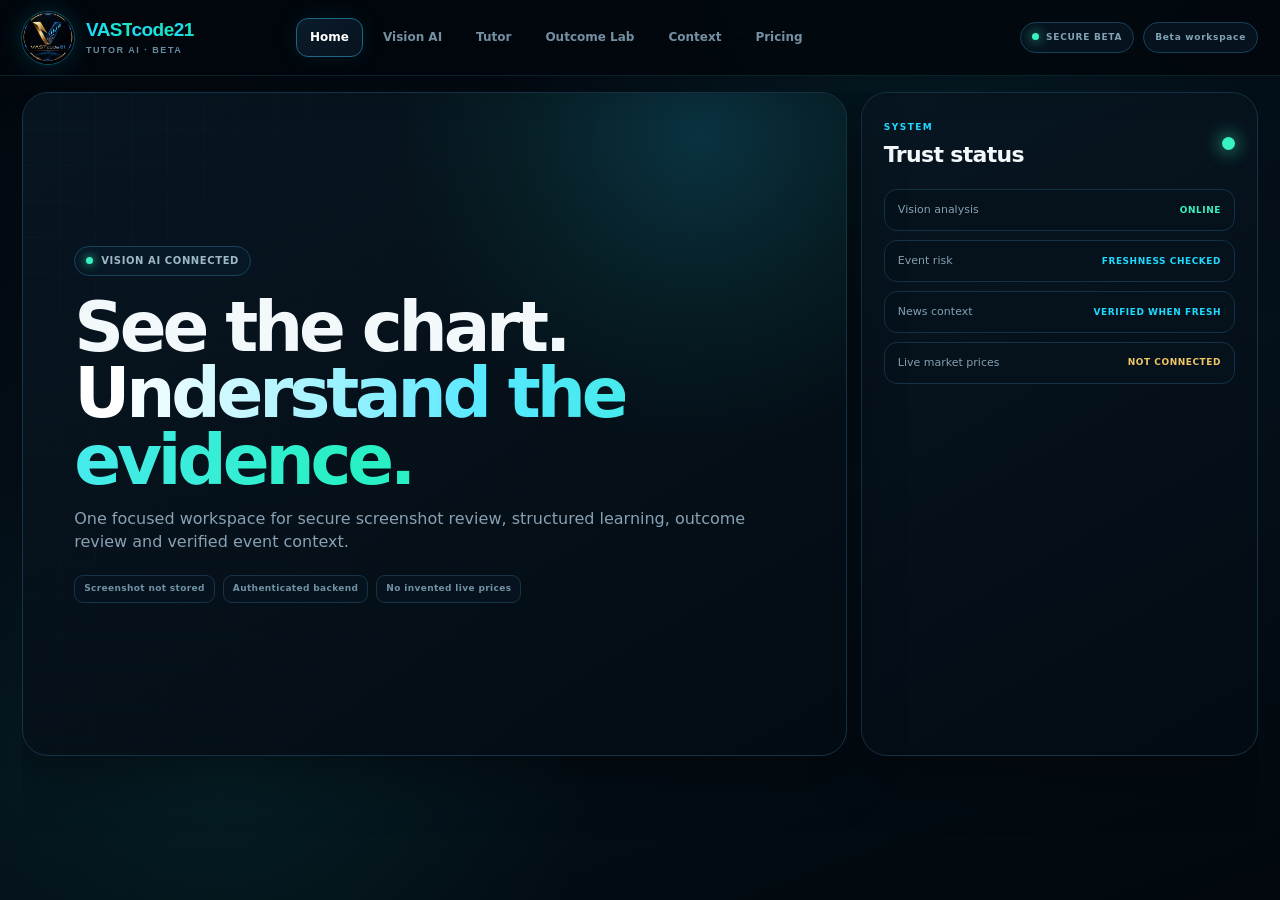
==== site/index.html @ 30dde73e "feat: add transparent Pricing page to Tutor workspace" ====
<!doctype html>
<html lang="en">
<head>
<meta charset="utf-8">
<meta name="viewport" content="width=device-width,initial-scale=1,viewport-fit=cover">
<meta name="theme-color" content="#02070d">
<title>VASTcode21 — Tutor AI Workspace</title>
<meta name="description" content="VASTcode21 Tutor AI beta: secure chart screenshot review, structured learning, outcome review and verified context. Educational use only.">
<link rel="icon" type="image/svg+xml" href="vastcode21-instagram-logo.svg">
<link rel="stylesheet" href="tutor-lab.css">
<link rel="stylesheet" href="tutor-learning.css">
<link rel="stylesheet" href="tutor-outcome.css">
<link rel="stylesheet" href="app-shell.css">
</head>
<body>
<div class="app">
  <header class="app-topbar">
    <button class="brandlock" type="button" data-page="home" aria-label="VASTcode21 home">
      <img class="brand-logo" src="vastcode21-instagram-logo.svg" alt="VASTcode21 logo">
      <span class="brand-copy"><strong><span class="brand-vast">VAST</span><span class="brand-code">code</span><span class="brand-21">21</span></strong><small>TUTOR AI · BETA</small></span>
    </button>

    <nav class="topnav" aria-label="Workspace navigation">
      <button type="button" data-page="home">Home</button>
      <button type="button" data-page="vision">Vision AI</button>
      <button type="button" data-page="tutor">Tutor</button>
      <button type="button" data-page="outcome">Outcome Lab</button>
      <button type="button" data-page="context">Context</button>
      <button type="button" data-page="pricing">Pricing</button>
    </nav>

    <div class="topbar-right">
      <span class="beta-pill"><i></i>SECURE BETA</span>
      <span class="account-pill" id="account-pill">Beta workspace</span>
    </div>
  </header>

  <main class="app-main">
    <div class="page-wrap">
      <section class="app-page active" id="page-home">
        <div class="home-screen">
          <article class="hero-card">
            <div class="hero-content">
              <span class="hero-chip"><i></i>VISION AI CONNECTED</span>
              <h1>See the chart.<br><span>Understand the evidence.</span></h1>
              <p>One focused workspace for secure screenshot review, structured learning, outcome review and verified event context.</p>
              <div class="hero-mini"><span>Screenshot not stored</span><span>Authenticated backend</span><span>No invented live prices</span></div>
            </div>
          </article>

          <aside class="status-card">
            <div class="status-head"><div><span class="page-kicker">SYSTEM</span><h2>Trust status</h2></div><span class="live-orb"></span></div>
            <div class="system-list">
              <div class="system-row"><span>Vision analysis</span><b class="state-online">ONLINE</b></div>
              <div class="system-row"><span>Event risk</span><b class="state-safe">FRESHNESS CHECKED</b></div>
              <div class="system-row"><span>News context</span><b class="state-safe">VERIFIED WHEN FRESH</b></div>
              <div class="system-row"><span>Live market prices</span><b class="state-planned">NOT CONNECTED</b></div>
            </div>
          </aside>
        </div>
      </section>

      <section class="app-page" id="page-vision">
        <div class="workspace-head"><div><span class="page-kicker">VAST VISION AI</span><h1>Chart review</h1><p>Upload one chart and get one structured educational review.</p></div></div>
        <div id="mentor" hidden></div><div class="module-slot" id="vision-slot"></div>
      </section>

      <section class="app-page" id="page-tutor">
        <div class="workspace-head"><div><span class="page-kicker">VAST TUTOR</span><h1>Learning path</h1><p>Short lessons and checkpoints, separated from chart analysis.</p></div></div>
        <div class="module-slot" id="tutor-slot"><div class="module-empty">Tutor lessons are loading…</div></div>
      </section>

      <section class="app-page" id="page-outcome">
        <div class="workspace-head"><div><span class="page-kicker">OUTCOME LAB</span><h1>Review outcomes</h1><p>Capture the scenario first, then compare it with what actually happened.</p></div></div>
        <div class="module-slot" id="outcome-slot"><div class="module-empty">Outcome Lab is loading…</div></div>
      </section>

      <section class="app-page" id="page-context">
        <div class="workspace-head"><div><span class="page-kicker">VERIFIED CONTEXT</span><h1>Event risk</h1><p>Freshness-gated context only. Missing dependencies stay explicitly unavailable.</p></div></div>
        <div id="markets" hidden></div><div class="module-slot" id="context-slot"></div>
      </section>

      <section class="app-page" id="page-pricing">
        <div class="workspace-head pricing-head"><div><span class="page-kicker">VASTCODE21 PRICING</span><h1>Plans & services</h1><p>Clear public pricing. Products still under validation stay visibly unavailable instead of pretending to be for sale.</p></div></div>
        <div class="pricing-grid">
          <article class="plan-card beta-plan">
            <div class="plan-top"><span class="plan-tag">AI BETA</span><span class="plan-state">CHECKOUT OFF</span></div>
            <h2>VAST Tutor AI</h2>
            <div class="plan-price"><strong>Beta</strong><span>pricing not launched</span></div>
            <p>Vision AI, Tutor learning, Outcome Lab and verified context are still being validated.</p>
            <div class="plan-note">No public Tutor checkout until the product and payment flow are fully verified.</div>
          </article>

          <article class="plan-card">
            <div class="plan-top"><span class="plan-tag">TECHNICAL SERVICE</span><span class="plan-state available">AVAILABLE</span></div>
            <h2>MT5 Setup & Automation Audit</h2>
            <div class="plan-price"><strong>€99</strong><span>one time</span></div>
            <p>45-minute technical MT5 setup session covering installation, templates, EA/indicator setup and troubleshooting.</p>
            <a class="plan-action" href="https://book.stripe.com/bJedRaaIVaZG6L55S6cEw00" target="_blank" rel="noopener">Buy for €99</a>
          </article>

          <article class="plan-card">
            <div class="plan-top"><span class="plan-tag">EDUCATIONAL MEMBERSHIP</span><span class="plan-state available">AVAILABLE</span></div>
            <h2>VASTcode21 Research Brief</h2>
            <div class="plan-price"><strong>€15</strong><span>/ month</span></div>
            <p>Weekly educational email with validation milestones, MT5 concepts and GOLD/BITCOIN system-development lessons.</p>
            <a class="plan-action" href="https://buy.stripe.com/6oUaEY5oB8RyglFeoCcEw01" target="_blank" rel="noopener">Subscribe €15/mo</a>
          </article>

          <article class="plan-card free-plan">
            <div class="plan-top"><span class="plan-tag">EARLY ACCESS</span><span class="plan-state available">OPEN</span></div>
            <h2>VAST Early Access List</h2>
            <div class="plan-price"><strong>FREE</strong><span>waitlist</span></div>
            <p>Verified development and release updates. The VAST indicator itself is not currently for sale.</p>
            <a class="plan-action secondary" href="http://eepurl.com/cN6dWhHhtP" target="_blank" rel="noopener">Join free waitlist</a>
          </article>
        </div>
        <div class="pricing-foot">Prices shown in EUR. No trading signals, account management, profit guarantees or personalized investment advice are included.</div>
      </section>
    </div>
  </main>
</div>

<script src="tutor-lab.js" defer></script>
<script src="tutor-learning.js" defer></script>
<script src="tutor-outcome.js" defer></script>
<script src="tutor-vision-runtime.js" defer></script>
<script src="app-shell.js" defer></script>
</body>
</html>
---- site/tutor-lab.css ----
.tutor-lab{padding:40px 0 92px}.tutor-console{display:grid;grid-template-columns:1.25fr .75fr;gap:18px;border:1px solid #203449;border-radius:28px;background:linear-gradient(180deg,#0a1520,#070e16);padding:18px;box-shadow:0 28px 80px rgba(0,0,0,.28)}.tutor-console-main,.tutor-console-side{border:1px solid #1b2d40;border-radius:22px;background:#08111a;overflow:hidden}.tutor-modebar{height:58px;padding:0 18px;display:flex;align-items:center;gap:18px;border-bottom:1px solid #18293a;font-size:10px;font-weight:850;letter-spacing:.1em;color:#687c91}.tutor-modebar span.active{color:#66ddff}.tutor-modebar b{margin-left:auto;color:#e7c77c;border:1px solid #4a3d20;background:#17130a;padding:6px 9px;border-radius:999px}.upload-zone{margin:18px;min-height:310px;border:1px dashed #31506b;border-radius:20px;background:radial-gradient(circle at 50% 35%,rgba(85,216,255,.08),transparent 30%),linear-gradient(180deg,#0a1622,#08111a);display:flex;flex-direction:column;align-items:center;justify-content:center;text-align:center;padding:32px;cursor:pointer;transition:.2s border-color,.2s background,.2s transform}.upload-zone:hover,.upload-zone.drag{border-color:#55d8ff;background:#0b1925;transform:translateY(-1px)}.upload-icon{width:64px;height:64px;border-radius:18px;display:grid;place-items:center;border:1px solid #294761;color:#67ddff;font-size:28px;background:#0b1824;box-shadow:0 0 40px rgba(85,216,255,.08)}.upload-zone h3{font-size:24px;margin:18px 0 5px}.upload-zone p{color:#74869a;font-size:13px;margin:0 0 18px}.vision-preview{margin:18px;border:1px solid #20354a;border-radius:20px;overflow:hidden;background:#050a0f}.vision-preview img{display:block;width:100%;max-height:430px;object-fit:contain;background:#030609}.vision-preview-meta{display:flex;align-items:center;justify-content:space-between;padding:12px 14px;border-top:1px solid #192a3a}.vision-preview-meta span{display:block;color:#5bdfff;font-size:9px;font-weight:900;letter-spacing:.13em}.vision-preview-meta b{display:block;color:#c9d6e3;font-size:12px;margin-top:2px}.vision-preview-meta button{appearance:none;border:1px solid #2b3e52;background:#0d1721;color:#a9b6c5;border-radius:9px;padding:7px 10px;cursor:pointer}.vision-actionbar{display:flex;align-items:center;gap:14px;padding:0 18px 18px}.vision-actionbar .btn[disabled]{opacity:.48;cursor:not-allowed;transform:none;filter:saturate(.4)}.vision-actionbar span{font-size:11px;color:#65788d}.tutor-console-side{padding:16px}.lab-state{display:flex;align-items:center;justify-content:space-between;padding:15px 4px;border-bottom:1px solid #172637}.lab-state span{font-size:10px;letter-spacing:.1em;color:#728397}.lab-state b{font-size:10px;color:#d8b15b}.lab-state b.online{color:#72e3a2}.lab-trust{margin-top:16px;border:1px solid #20374c;border-radius:16px;padding:16px;background:#0a1722}.lab-trust strong{font-size:12px;color:#d9e5f0}.lab-trust p{font-size:12px;line-height:1.5;color:#77899d;margin:8px 0 0}.tutor-pricing{display:grid;grid-template-columns:repeat(3,1fr);gap:18px;margin-top:20px}.tutor-tier{border:1px solid #1f3144;border-radius:24px;background:linear-gradient(180deg,#0d1722,#081018);padding:24px;position:relative;overflow:hidden}.tutor-tier:after{content:"";position:absolute;width:180px;height:180px;border-radius:50%;right:-100px;top:-100px;background:radial-gradient(circle,rgba(85,216,255,.08),transparent 70%)}.tutor-tier.featured{border-color:#345b76;box-shadow:0 18px 50px rgba(0,0,0,.25)}.tutor-tier h3{font-size:23px;margin:16px 0 5px}.tier-price{font-size:34px;font-weight:900;letter-spacing:-.04em}.tier-price small{font-size:13px;color:#7f90a4;font-weight:650;letter-spacing:0}.tier-credit{margin-top:7px;color:#69dfff;font-size:11px;font-weight:800;letter-spacing:.06em;text-transform:uppercase}.tutor-tier ul{list-style:none;padding:0;margin:18px 0 22px}.tutor-tier li{padding:8px 0;border-bottom:1px solid rgba(255,255,255,.05);font-size:13px;color:#b8c6d4}.tutor-tier .btn{width:100%}.event-shield{padding:28px 0 92px}.event-shell{border:1px solid #2b3340;border-radius:30px;padding:28px;background:radial-gradient(circle at 90% 5%,rgba(255,107,120,.08),transparent 26%),linear-gradient(180deg,#0b141f,#080e16);box-shadow:0 28px 80px rgba(0,0,0,.24)}.event-head{display:flex;align-items:flex-start;justify-content:space-between;gap:28px}.event-head h2{font-size:clamp(34px,4vw,52px);line-height:1.02;letter-spacing:-.045em;margin:8px 0 10px}.event-head p{max-width:700px;color:#8798aa;margin:0}.risk-orb{width:138px;height:138px;flex:0 0 138px;border-radius:50%;display:flex;flex-direction:column;align-items:center;justify-content:center;border:1px solid #294057;background:radial-gradient(circle,#0c1a26,#071018 66%);box-shadow:inset 0 0 35px rgba(85,216,255,.08),0 0 35px rgba(0,0,0,.2)}.risk-orb span{font-size:9px;letter-spacing:.13em;color:#72859a}.risk-orb b{font-size:17px;margin-top:4px;color:#76dfff}.risk-orb[data-state="high"],.risk-orb[data-state="active"]{border-color:#69404a;box-shadow:inset 0 0 35px rgba(255,107,120,.1),0 0 30px rgba(255,107,120,.08)}.risk-orb[data-state="high"] b,.risk-orb[data-state="active"] b{color:#ff8490}.risk-orb[data-state="elevated"] b{color:#e8c56f}.event-alert{margin:24px 0 18px;border:1px solid #263b4f;border-radius:15px;padding:14px 16px;display:flex;gap:14px;align-items:center;background:#0a1722;color:#8ea0b4;font-size:13px}.event-alert strong{font-size:10px;letter-spacing:.1em;color:#6edcff;border:1px solid #28536a;border-radius:999px;padding:5px 8px}.event-alert.warn{border-color:#5b3a41;background:#1a1014}.event-alert.warn strong{color:#ff8d98;border-color:#6e3c46}.event-grid{display:grid;grid-template-columns:repeat(4,1fr);gap:12px}.event-card{display:block;text-decoration:none;border:1px solid #1d3042;border-radius:18px;background:#09131d;padding:17px;min-height:176px;transition:.2s transform,.2s border-color}.event-card:hover{transform:translateY(-2px);border-color:#35536e}.event-card.impact-high{border-top-color:#773f4a}.event-card.impact-medium{border-top-color:#6f5d2e}.event-meta{display:flex;align-items:center;justify-content:space-between;font-size:9px;letter-spacing:.08em;color:#718398;text-transform:uppercase}.event-meta b{color:#d9b866}.impact-high .event-meta b{color:#ff8792}.event-card h3{font-size:15px;line-height:1.35;margin:12px 0;color:#dce5ef}.event-time{display:flex;align-items:end;justify-content:space-between;gap:10px;margin-top:18px}.event-time strong{color:#6fdfff;font-size:17px}.event-time span{font-size:9px;color:#687a8e;text-align:right}.event-state{font-size:9px;margin-top:8px;color:#65788e;text-transform:uppercase;letter-spacing:.08em}.event-foot{margin-top:14px;color:#607386;font-size:10px}.tutor-lab .section-head p{max-width:560px}@media(max-width:1000px){.tutor-console{grid-template-columns:1fr}.tutor-pricing{grid-template-columns:1fr}.event-grid{grid-template-columns:1fr 1fr}.event-head{flex-direction:column}.risk-orb{width:112px;height:112px;flex-basis:112px}}@media(max-width:620px){.tutor-console{padding:10px}.tutor-modebar{gap:10px;overflow:auto}.tutor-modebar b{display:none}.upload-zone{margin:10px;min-height:260px;padding:22px}.vision-actionbar{align-items:flex-start;flex-direction:column;padding:0 10px 12px}.vision-actionbar .btn{width:100%}.event-shell{padding:18px}.event-grid{grid-template-columns:1fr}.event-alert{align-items:flex-start;flex-direction:column}.risk-orb{align-self:flex-end}.event-head h2{font-size:34px}}
---- site/tutor-learning.css ----
.tutor-learning{padding:0 0 92px}.learning-shell{border:1px solid #203449;border-radius:28px;background:linear-gradient(180deg,#0a1520,#070e16);padding:24px}.learning-head{display:flex;justify-content:space-between;gap:28px;align-items:flex-end}.learning-head h2{font-size:clamp(34px,4vw,50px);margin:8px 0 10px;letter-spacing:-.04em}.learning-head p{color:#8193a6;max-width:680px;margin:0}.learning-progress{min-width:220px}.learning-progress>b{font-size:34px;display:block}.learning-progress>span{font-size:11px;color:#7c8ea2}.learning-progress>div{height:8px;margin-top:10px;border-radius:999px;background:#111f2c;overflow:hidden}.learning-progress i{display:block;height:100%;background:linear-gradient(90deg,#53d9ff,#8ef0c0)}.lesson-grid{display:grid;grid-template-columns:repeat(3,1fr);gap:16px;margin-top:24px}.lesson-card{border:1px solid #1f3144;border-radius:22px;background:#09131d;padding:20px}.lesson-card.complete{border-color:#285b4b}.lesson-meta{display:flex;justify-content:space-between;font-size:9px;letter-spacing:.1em;text-transform:uppercase;color:#718398}.lesson-meta b{color:#6fdfff}.lesson-card h3{font-size:22px;margin:14px 0 8px}.lesson-card>p{color:#8798aa;font-size:13px;line-height:1.5}.lesson-card ul{padding-left:18px;color:#aebdca;font-size:12px;line-height:1.55}.quiz-box{margin-top:18px;border-top:1px solid #1a2a3a;padding-top:16px}.quiz-box>strong{font-size:10px;letter-spacing:.11em;text-transform:uppercase;color:#e0c278}.quiz-box>p{font-size:13px;color:#c5d1dd}.quiz-options{display:grid;gap:8px}.quiz-options button{appearance:none;border:1px solid #263a4e;background:#0c1823;color:#aebdca;border-radius:12px;padding:10px 12px;text-align:left;cursor:pointer}.quiz-options button:hover:not(:disabled){border-color:#4ca8c8}.quiz-options button:disabled{cursor:default;opacity:.7}.quiz-result{display:none;margin-top:10px;padding:10px 12px;border-radius:12px;background:#0c1720}.quiz-result.show{display:block}.quiz-result b,.quiz-result span{display:block}.quiz-result b{color:#7de0ac;font-size:11px}.quiz-result span{color:#8798aa;font-size:11px;line-height:1.45;margin-top:4px}.lesson-complete{margin-top:14px;font-size:10px;color:#6e8195}.lesson-card.complete .lesson-complete{color:#7de0ac}.learning-foot{display:flex;align-items:center;gap:14px;margin-top:20px;padding-top:18px;border-top:1px solid #1b2d40}.learning-foot span{font-size:9px;font-weight:900;letter-spacing:.12em;color:#67ddff}.learning-foot p{flex:1;margin:0;color:#718397;font-size:11px}.learning-foot button{appearance:none;border:1px solid #2b3e52;background:#0d1721;color:#a9b6c5;border-radius:9px;padding:8px 11px;cursor:pointer}@media(max-width:1000px){.lesson-grid{grid-template-columns:1fr}.learning-head{align-items:flex-start;flex-direction:column}.learning-progress{width:100%}}@media(max-width:620px){.learning-shell{padding:16px}.learning-head h2{font-size:34px}.learning-foot{align-items:flex-start;flex-direction:column}.learning-foot button{width:100%}}
---- site/tutor-outcome.css ----
.outcome-lab{padding:34px 0 74px}.outcome-shell{background:linear-gradient(180deg,rgba(18,31,49,.96),rgba(9,17,30,.96));border:1px solid #27384f;border-radius:26px;padding:28px}.outcome-head{display:flex;justify-content:space-between;gap:24px;align-items:flex-start;margin-bottom:22px}.outcome-head h2{margin:.2rem 0 .5rem;font-size:clamp(28px,4vw,44px)}.outcome-head p{max-width:760px;color:#aebdcd;margin:0}.outcome-count{white-space:nowrap;border:1px solid #33465f;border-radius:999px;padding:9px 13px;color:#8ee7ff;font-size:13px;font-weight:700}.outcome-form{display:grid;grid-template-columns:repeat(4,minmax(0,1fr));gap:14px;background:#0c1624;border:1px solid #22334a;border-radius:18px;padding:18px}.outcome-form label{display:flex;flex-direction:column;gap:7px;color:#c8d4e1;font-size:12px;font-weight:700;text-transform:uppercase;letter-spacing:.05em}.outcome-form input,.outcome-form select,.outcome-form textarea{width:100%;box-sizing:border-box;background:#07111d;border:1px solid #314258;color:#f2f7fb;border-radius:10px;padding:11px 12px;font:inherit;text-transform:none;letter-spacing:normal;resize:vertical}.outcome-form input:focus,.outcome-form select:focus,.outcome-form textarea:focus{outline:2px solid rgba(74,203,255,.25);border-color:#4acbff}.outcome-form .wide{grid-column:1/-1}.outcome-submit{display:flex;gap:14px;align-items:center}.outcome-submit span{color:#8798aa;font-size:12px;text-transform:none;letter-spacing:normal}.outcome-list{display:grid;gap:16px;margin-top:20px}.outcome-card{background:#0d1827;border:1px solid #263850;border-radius:18px;padding:19px}.outcome-meta{display:flex;justify-content:space-between;gap:10px;color:#88dffb;font-size:12px;font-weight:800;letter-spacing:.06em;text-transform:uppercase}.outcome-meta b{color:#e7c56f}.outcome-card h3{margin:8px 0 3px}.outcome-created{margin:0 0 14px;color:#75869a;font-size:12px}.outcome-facts{display:grid;grid-template-columns:1.3fr 1fr 1fr;gap:12px}.outcome-facts>div,.outcome-result{background:#08121f;border:1px solid #203149;border-radius:12px;padding:12px}.outcome-facts span{display:block;color:#7f91a5;font-size:11px;font-weight:800;text-transform:uppercase;letter-spacing:.05em}.outcome-facts p,.outcome-result p{margin:5px 0 0;color:#d8e0e8}.outcome-notes{color:#9fb0c1;margin:14px 0}.outcome-review{display:grid;grid-template-columns:1fr 2fr auto;gap:12px;align-items:end;margin-top:14px}.outcome-review label{display:flex;flex-direction:column;gap:6px;color:#9fb0c1;font-size:12px;font-weight:700}.outcome-review select,.outcome-review textarea{background:#07111d;border:1px solid #314258;color:#f2f7fb;border-radius:10px;padding:10px;font:inherit}.outcome-result{margin-top:14px;border-color:#36503f}.outcome-result strong{color:#8be8ad}.outcome-result small{color:#75869a}.outcome-delete{margin-top:12px;background:transparent;border:0;color:#78899b;text-decoration:underline;cursor:pointer;padding:0}.outcome-privacy{margin-top:18px;color:#8697a9;font-size:12px}.outcome-privacy strong{color:#c5d0db}@media(max-width:820px){.outcome-head{display:block}.outcome-count{display:inline-block;margin-top:14px}.outcome-form{grid-template-columns:1fr 1fr}.outcome-facts{grid-template-columns:1fr}.outcome-review{grid-template-columns:1fr}.outcome-review .btn{width:100%}}@media(max-width:520px){.outcome-shell{padding:18px}.outcome-form{grid-template-columns:1fr}.outcome-form label{grid-column:1/-1}.outcome-submit{align-items:stretch;flex-direction:column}.outcome-submit .btn{width:100%}}
---- site/app-shell.css ----
:root{--bg:#02070d;--panel:#07111b;--panel2:#091724;--line:#163247;--line2:#20506a;--text:#f3f8fb;--muted:#7f98aa;--blue:#168cff;--cyan:#20d9ff;--teal:#17e7bd;--mint:#37f3c0;--warn:#f1c767;--shadow:0 18px 55px rgba(0,0,0,.38)}*{box-sizing:border-box}html,body{height:100%;margin:0;overflow:hidden}body{background:radial-gradient(circle at 72% -15%,rgba(32,217,255,.11),transparent 34%),radial-gradient(circle at 18% 85%,rgba(23,231,189,.07),transparent 28%),linear-gradient(160deg,#02070d,#04101a 58%,#02080d);color:var(--text);font:14px/1.45 Inter,ui-sans-serif,system-ui,-apple-system,BlinkMacSystemFont,"Segoe UI",sans-serif}.app{height:100dvh;display:grid;grid-template-rows:76px minmax(0,1fr);overflow:hidden}.app-topbar{grid-row:1;display:flex;align-items:center;gap:24px;padding:0 22px;border-bottom:1px solid rgba(65,218,255,.12);background:rgba(2,7,13,.9);backdrop-filter:blur(22px);box-shadow:0 10px 35px rgba(0,0,0,.18);z-index:100}.brandlock{appearance:none;border:0;background:transparent;padding:0;display:flex;align-items:center;gap:12px;min-width:250px;color:var(--text);cursor:pointer;text-align:left}.brand-logo{width:52px;height:52px;border-radius:50%;object-fit:cover;box-shadow:0 0 0 1px rgba(32,217,255,.3),0 0 26px rgba(32,217,255,.18)}.brand-copy{display:flex;flex-direction:column;line-height:1}.brand-copy strong{font-size:19px;letter-spacing:-.03em;font-weight:850}.brand-copy strong span{background:linear-gradient(90deg,var(--cyan),var(--teal));-webkit-background-clip:text;background-clip:text;color:transparent}.brand-copy small{margin-top:7px;color:#678ca0;font-size:9px;font-weight:850;letter-spacing:.17em}.topnav{display:flex;align-items:center;gap:6px;min-width:0}.topnav button{appearance:none;border:1px solid transparent;background:transparent;color:#7590a3;border-radius:12px;padding:10px 13px;font:inherit;font-size:12px;font-weight:780;cursor:pointer;white-space:nowrap}.topnav button:hover{color:#e9fbff;background:#071725;border-color:#14374c}.topnav button.active{color:#fff;background:linear-gradient(145deg,#0b1b29,#07131f);border-color:#1c6684;box-shadow:0 0 22px rgba(32,217,255,.08)}.topbar-right{margin-left:auto;display:flex;align-items:center;gap:9px}.beta-pill,.account-pill{border:1px solid #164058;background:#06131e;border-radius:999px;padding:8px 11px;color:#82a2b5;font-size:9px;font-weight:850;letter-spacing:.08em;white-space:nowrap}.beta-pill i{display:inline-block;width:7px;height:7px;border-radius:50%;margin-right:7px;background:var(--mint);box-shadow:0 0 12px var(--mint)}.account-pill{max-width:160px;overflow:hidden;text-overflow:ellipsis}.app-sidebar{display:none!important}.app-main{grid-row:2;min-width:0;min-height:0;padding:16px 22px 18px;overflow:hidden}.page-wrap{width:min(1540px,100%);height:100%;margin:0 auto;overflow:hidden}.app-page{display:none;height:100%;overflow:hidden;animation:pageIn .2s ease}.app-page.active{display:block}@keyframes pageIn{from{opacity:.2;transform:translateY(4px)}to{opacity:1;transform:none}}.page-kicker{color:var(--cyan);font-size:9px;font-weight:900;letter-spacing:.16em;text-transform:uppercase}.home-screen{height:100%;display:grid;grid-template-columns:minmax(0,1.35fr) minmax(320px,.65fr);grid-template-rows:minmax(0,1fr) 112px;gap:14px}.hero-card,.status-card,.feature-card{border:1px solid var(--line);background:linear-gradient(150deg,rgba(8,22,34,.96),rgba(3,11,18,.98));box-shadow:var(--shadow)}.hero-card{position:relative;overflow:hidden;border-radius:26px;padding:clamp(28px,4vw,56px);display:flex;align-items:center}.hero-card:before{content:"";position:absolute;width:650px;height:650px;border-radius:50%;right:-180px;top:-280px;background:radial-gradient(circle,rgba(32,217,255,.16),rgba(23,231,189,.06) 38%,transparent 67%)}.hero-card:after{content:"";position:absolute;inset:0;background-image:linear-gradient(rgba(32,217,255,.022) 1px,transparent 1px),linear-gradient(90deg,rgba(32,217,255,.022) 1px,transparent 1px);background-size:36px 36px;mask-image:linear-gradient(110deg,#000,transparent 83%)}.hero-content{position:relative;z-index:2;max-width:850px}.hero-chip{display:inline-flex;align-items:center;gap:8px;border:1px solid #17445d;background:#071824;border-radius:999px;padding:7px 11px;color:#9db8c7;font-size:10px;font-weight:850;letter-spacing:.06em}.hero-chip i{width:7px;height:7px;border-radius:50%;background:var(--mint);box-shadow:0 0 10px var(--mint)}.hero-card h1{font-size:clamp(42px,5.4vw,76px);line-height:.96;letter-spacing:-.06em;margin:18px 0 14px}.hero-card h1 span{background:linear-gradient(90deg,#fff 5%,#54e8ff 47%,#29f0c4 92%);-webkit-background-clip:text;background-clip:text;color:transparent}.hero-card p{max-width:720px;margin:0;color:#89a1b3;font-size:16px}.hero-actions{display:flex;gap:10px;margin-top:23px}.primary-action,.secondary-action,.ghost-action{appearance:none;border-radius:13px;padding:11px 15px;font:inherit;font-weight:850;cursor:pointer}.primary-action{border:0;color:#001018;background:linear-gradient(135deg,var(--cyan),var(--teal));box-shadow:0 10px 30px rgba(32,217,255,.16)}.secondary-action,.ghost-action{border:1px solid #1b4359;background:#071621;color:#c9e5ee}.hero-mini{display:flex;gap:8px;flex-wrap:wrap;margin-top:22px}.hero-mini span{border:1px solid #153449;background:#06131e;border-radius:9px;padding:6px 9px;color:#7192a4;font-size:9px;font-weight:800;letter-spacing:.04em}.status-card{border-radius:26px;padding:22px;min-width:0}.status-head{display:flex;align-items:center;justify-content:space-between;gap:12px}.status-head h2{margin:4px 0 0;font-size:22px;letter-spacing:-.03em}.live-orb{width:13px;height:13px;border-radius:50%;background:var(--mint);box-shadow:0 0 18px var(--mint)}.system-list{display:grid;gap:9px;margin-top:18px}.system-row{display:flex;align-items:center;justify-content:space-between;gap:12px;padding:12px 13px;border-radius:13px;border:1px solid #143247;background:#05111b}.system-row span{color:#86a0b1;font-size:11px}.system-row b{font-size:9px;letter-spacing:.06em;text-align:right}.state-online{color:var(--mint)}.state-safe{color:var(--cyan)}.state-planned{color:var(--warn)}.feature-rail{grid-column:1/3;display:grid;grid-template-columns:repeat(4,1fr);gap:12px}.feature-card{appearance:none;color:inherit;border-radius:18px;padding:14px 16px;display:flex;align-items:center;gap:12px;text-align:left;cursor:pointer;min-width:0;transition:.17s transform,.17s border-color}.feature-card:hover{transform:translateY(-2px);border-color:#23789a}.feature-icon{width:42px;height:42px;flex:0 0 42px;border-radius:13px;display:grid;place-items:center;border:1px solid #1d5972;background:#061a28;color:var(--cyan);font-size:20px}.feature-card>span:nth-child(2){min-width:0;display:block}.feature-card strong{display:block;font-size:13px}.feature-card small{display:block;color:#6f8b9c;font-size:10px;margin-top:3px;white-space:nowrap;overflow:hidden;text-overflow:ellipsis}.feature-card em{margin-left:auto;color:var(--teal);font-style:normal;font-size:18px}.workspace-head{height:74px;display:flex;align-items:center;justify-content:space-between;gap:20px;padding:0 2px 12px}.workspace-head h1{margin:2px 0 1px;font-size:28px;line-height:1;letter-spacing:-.04em}.workspace-head p{margin:6px 0 0;color:#7793a5;font-size:12px}.ghost-action{padding:8px 12px;font-size:11px}.module-slot{height:calc(100% - 74px);overflow:hidden}.module-slot:empty{display:none}.module-slot>.tutor-lab,.module-slot>.tutor-learning,.module-slot>.outcome-lab,.module-slot>.event-shield{height:100%!important;padding:0!important;overflow:hidden!important}.module-slot .shell{width:100%!important;max-width:none!important;height:100%!important;margin:0!important}.module-slot .section-head,.module-slot .tutor-pricing,.module-slot .tutor-modebar{display:none!important}.module-slot .tutor-console{height:100%!important;min-height:0!important;border-radius:22px!important;background:linear-gradient(150deg,#081724,#04101a)!important;border-color:#17384e!important;box-shadow:var(--shadow)!important;overflow:hidden!important}.module-slot .tutor-console-main,.module-slot .tutor-console-side{min-height:0!important;background:#06121d!important}.module-slot .tutor-console-main{overflow:auto!important;scrollbar-width:thin;scrollbar-color:#1b607b transparent}.module-slot .tutor-console-side{overflow:auto!important;scrollbar-width:thin;scrollbar-color:#1b607b transparent}.module-slot .upload-zone{min-height:220px!important;margin:12px!important;border-color:#1d5872!important;background:radial-gradient(circle at 50% 22%,rgba(32,217,255,.09),transparent 35%),#061521!important}.module-slot .upload-icon{border-color:#22718f!important;color:var(--cyan)!important;background:#061725!important}.module-slot .vision-preview{margin:12px!important;max-height:38vh}.module-slot .vision-preview img{max-height:30vh!important}.module-slot .vision-actionbar{padding:0 12px 12px!important}.module-slot #vision-runtime-result{margin:12px!important;border-radius:17px!important;background:#071622!important;border-color:#1c465c!important;box-shadow:none!important}.module-slot .lab-trust{background:#06131e!important;border-color:#15394f!important}.module-slot .event-shell,.module-slot .learning-shell,.module-slot .outcome-shell{height:100%!important;border-radius:22px!important;background:linear-gradient(150deg,#081724,#04101a)!important;border-color:#17384e!important;box-shadow:var(--shadow)!important;overflow:auto!important;scrollbar-width:thin;scrollbar-color:#1b607b transparent}.module-empty{height:100%;display:grid;place-items:center;border:1px dashed #1b475d;border-radius:20px;color:#6f8c9e;background:#05111b}@media(max-width:1100px){.account-pill{display:none}.brandlock{min-width:210px}.topnav{gap:2px}.topnav button{padding:9px 10px}.home-screen{grid-template-columns:1fr minmax(270px,.55fr)}.hero-card h1{font-size:52px}}@media(max-width:820px){html,body{overflow:hidden}.app{grid-template-rows:68px minmax(0,1fr)}.app-topbar{padding:0 12px;gap:10px}.brandlock{min-width:0}.brand-logo{width:44px;height:44px}.brand-copy strong{font-size:16px}.brand-copy small{display:none}.beta-pill{display:none}.topnav{margin-left:auto;overflow-x:auto;scrollbar-width:none}.topnav::-webkit-scrollbar{display:none}.topnav button{font-size:10px;padding:8px 9px}.topbar-right{display:none}.app-main{padding:10px 10px 12px}.home-screen{grid-template-columns:1fr;grid-template-rows:minmax(0,1fr) 92px}.status-card{display:none}.feature-rail{grid-column:1;grid-template-columns:repeat(4,1fr);gap:7px}.feature-card{padding:9px;display:grid;place-items:center;text-align:center;gap:4px}.feature-card>span:nth-child(2) small,.feature-card em{display:none}.feature-card strong{font-size:9px}.feature-icon{width:34px;height:34px;flex-basis:34px;font-size:17px}.hero-card{padding:24px}.hero-card h1{font-size:clamp(38px,9vw,54px)}.hero-card p{font-size:13px}.hero-mini{display:none}.workspace-head{height:62px}.workspace-head p{display:none}.workspace-head h1{font-size:23px}.module-slot{height:calc(100% - 62px)}}@media(max-width:560px){.topnav button[data-page="home"]{display:none}.brand-logo{width:40px;height:40px}.brand-copy strong{font-size:14px}.topnav button{padding:7px 6px;font-size:9px}.hero-actions{flex-direction:column}.hero-actions button{width:100%}.feature-rail{gap:5px}.feature-card{border-radius:13px}.workspace-head{height:56px}.module-slot{height:calc(100% - 56px)}.module-slot .tutor-console{padding:7px!important}.module-slot .tutor-console-side{padding:10px!important}.module-slot .upload-zone{min-height:190px!important;margin:7px!important}.module-slot .vision-actionbar{padding:0 7px 8px!important}}
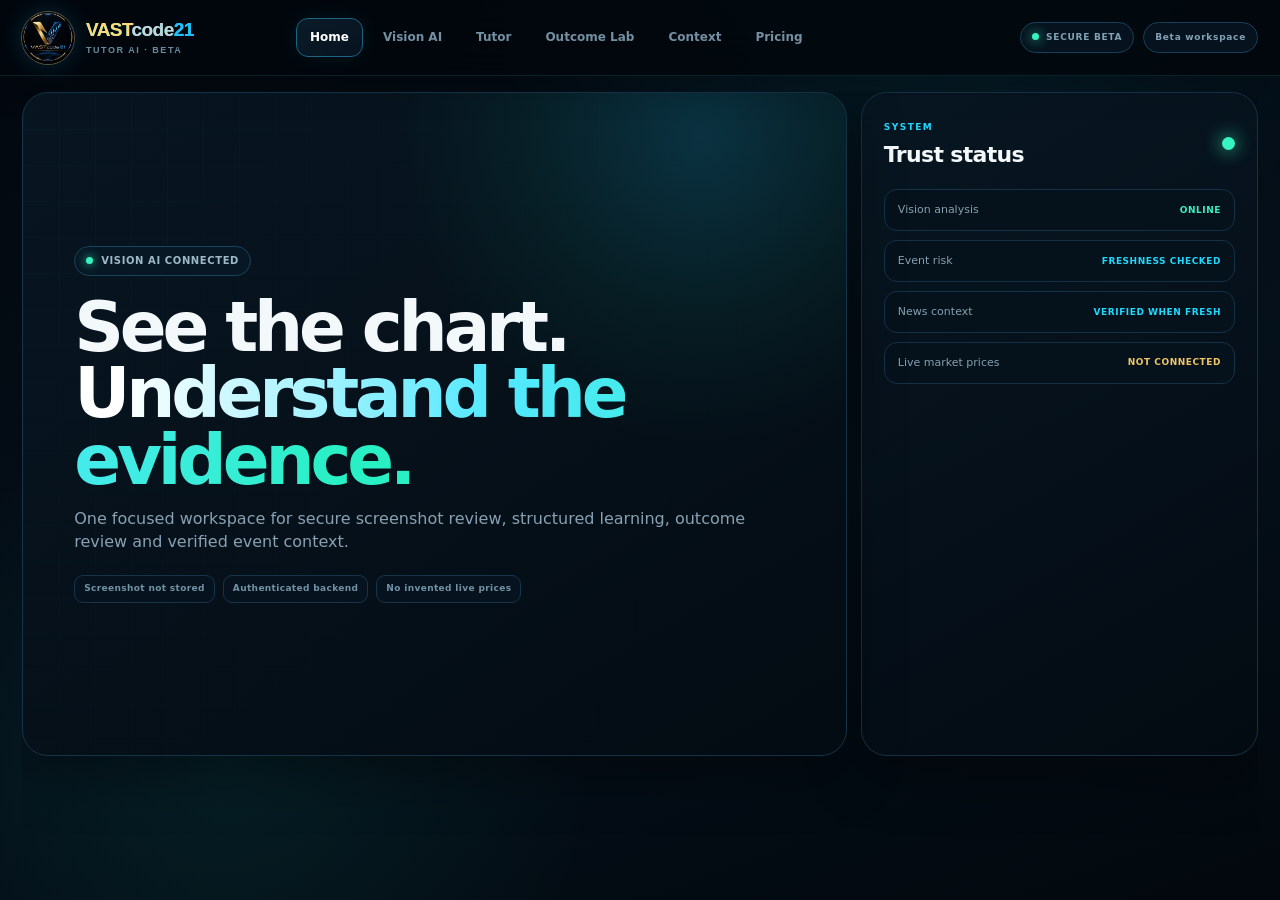
==== commit 9f17eccb: "style: activate Pricing page and brand palette" ====
--- a/site/index.html
+++ b/site/index.html
@@ -11,6 +11,7 @@
 <link rel="stylesheet" href="tutor-learning.css">
 <link rel="stylesheet" href="tutor-outcome.css">
 <link rel="stylesheet" href="app-shell.css">
+<link rel="stylesheet" href="pricing.css">
 </head>
 <body>
 <div class="app">
--- a/site/pricing.css
+++ b/site/pricing.css
@@ -0,0 +1 @@
+:root{--vast-gold:#e6b65a;--vast-gold-bright:#ffd978;--vast-silver:#c8d0d8;--vast-blue:#20bfff}.brand-copy strong .brand-vast{color:var(--vast-gold-bright)}.brand-copy strong .brand-code{color:var(--vast-silver)}.brand-copy strong .brand-21{color:var(--vast-blue)}.brand-logo{box-shadow:0 0 0 1px rgba(230,182,90,.4),0 0 24px rgba(32,191,255,.2)}.pricing-head{height:72px}.pricing-grid{height:calc(100% - 108px);display:grid;grid-template-columns:repeat(4,minmax(0,1fr));gap:14px;align-items:stretch;overflow:hidden}.plan-card{min-width:0;display:flex;flex-direction:column;border:1px solid #17384e;border-radius:22px;padding:20px;background:linear-gradient(155deg,rgba(8,22,34,.98),rgba(3,11,18,.99));box-shadow:0 18px 50px rgba(0,0,0,.28);overflow:hidden}.plan-card.beta-plan{border-color:rgba(230,182,90,.4);background:radial-gradient(circle at 90% 0%,rgba(230,182,90,.08),transparent 30%),linear-gradient(155deg,#091823,#030b12)}.plan-card.free-plan{border-color:rgba(32,191,255,.35)}.plan-top{display:flex;align-items:center;justify-content:space-between;gap:8px}.plan-tag{color:#76dff4;font-size:8px;font-weight:900;letter-spacing:.13em}.plan-state{border:1px solid rgba(230,182,90,.35);border-radius:999px;padding:5px 7px;color:#e6b65a;font-size:7px;font-weight:900;letter-spacing:.08em;white-space:nowrap}.plan-state.available{border-color:rgba(55,243,192,.28);color:#37f3c0}.plan-card h2{min-height:48px;margin:18px 0 10px;font-size:18px;line-height:1.15;letter-spacing:-.025em}.plan-price{display:flex;align-items:baseline;gap:8px;margin-bottom:12px}.plan-price strong{font-size:34px;line-height:1;color:#fff;letter-spacing:-.05em}.beta-plan .plan-price strong{color:var(--vast-gold-bright)}.free-plan .plan-price strong{color:#37f3c0}.plan-price span{color:#6f8b9c;font-size:10px;font-weight:750}.plan-card p{margin:0;color:#819aab;font-size:11px;line-height:1.55}.plan-note{margin-top:auto;padding-top:14px;color:#a8905c;font-size:9px;line-height:1.45}.plan-action{margin-top:auto;display:block;padding:11px 12px;border-radius:12px;text-align:center;text-decoration:none;font-size:10px;font-weight:900;color:#001018;background:linear-gradient(135deg,#ffd978,#20bfff);box-shadow:0 8px 24px rgba(32,191,255,.12)}.plan-action.secondary{background:#071621;color:#cfeaf2;border:1px solid #1b5269}.pricing-foot{height:32px;display:flex;align-items:end;justify-content:center;color:#5f7b8d;font-size:9px;text-align:center}@media(max-width:1180px){.pricing-grid{grid-template-columns:repeat(2,minmax(0,1fr));grid-template-rows:repeat(2,minmax(0,1fr));gap:10px}.plan-card{padding:14px}.plan-card h2{min-height:auto;margin:10px 0 7px;font-size:15px}.plan-price{margin-bottom:7px}.plan-price strong{font-size:27px}.plan-card p{font-size:9px}.plan-note{padding-top:8px;font-size:8px}.plan-action{padding:8px 10px;font-size:9px}}@media(max-width:760px){.pricing-head{height:56px}.pricing-head p{display:none}.pricing-grid{height:calc(100% - 84px);grid-template-columns:repeat(2,minmax(0,1fr));grid-template-rows:repeat(2,minmax(0,1fr));gap:7px}.plan-card{border-radius:15px;padding:10px}.plan-top{align-items:flex-start}.plan-tag{font-size:6px}.plan-state{font-size:6px;padding:3px 5px}.plan-card h2{font-size:12px;margin:7px 0 5px}.plan-price strong{font-size:21px}.plan-price span,.plan-card p{font-size:7px}.plan-note{font-size:7px}.plan-action{padding:7px 6px;font-size:7px}.pricing-foot{height:28px;font-size:7px}}
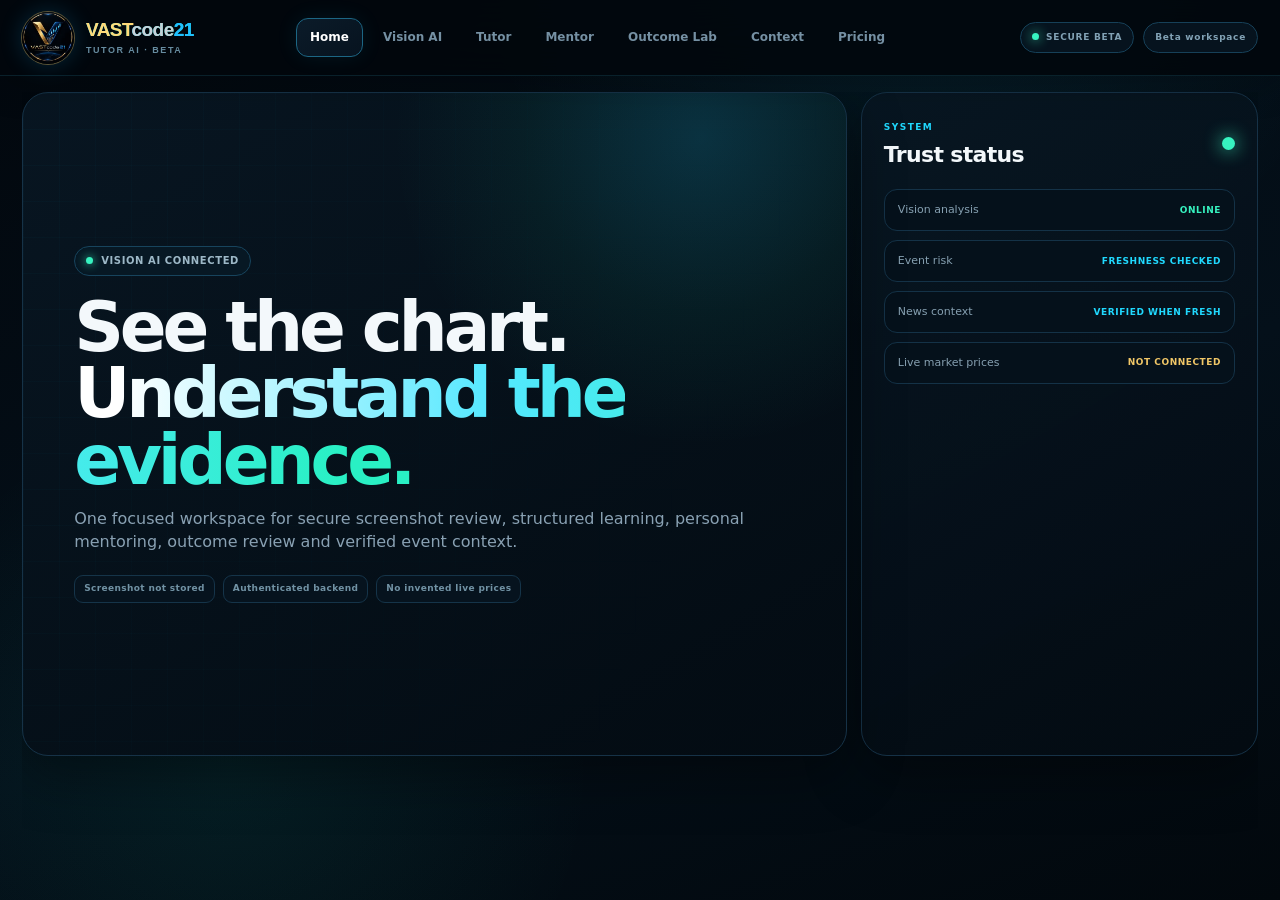
==== commit 4a7ccc46: "feat: restore VAST Mentor services and pricing" ====
--- a/site/index.html
+++ b/site/index.html
@@ -5,7 +5,7 @@
 <meta name="viewport" content="width=device-width,initial-scale=1,viewport-fit=cover">
 <meta name="theme-color" content="#02070d">
 <title>VASTcode21 — Tutor AI Workspace</title>
-<meta name="description" content="VASTcode21 Tutor AI beta: secure chart screenshot review, structured learning, outcome review and verified context. Educational use only.">
+<meta name="description" content="VASTcode21 Tutor AI beta: secure chart screenshot review, structured learning, mentoring, outcome review and verified context. Educational use only.">
 <link rel="icon" type="image/svg+xml" href="vastcode21-instagram-logo.svg">
 <link rel="stylesheet" href="tutor-lab.css">
 <link rel="stylesheet" href="tutor-learning.css">
@@ -25,6 +25,7 @@
       <button type="button" data-page="home">Home</button>
       <button type="button" data-page="vision">Vision AI</button>
       <button type="button" data-page="tutor">Tutor</button>
+      <button type="button" data-page="mentor">Mentor</button>
       <button type="button" data-page="outcome">Outcome Lab</button>
       <button type="button" data-page="context">Context</button>
       <button type="button" data-page="pricing">Pricing</button>
@@ -44,7 +45,7 @@
             <div class="hero-content">
               <span class="hero-chip"><i></i>VISION AI CONNECTED</span>
               <h1>See the chart.<br><span>Understand the evidence.</span></h1>
-              <p>One focused workspace for secure screenshot review, structured learning, outcome review and verified event context.</p>
+              <p>One focused workspace for secure screenshot review, structured learning, personal mentoring, outcome review and verified event context.</p>
               <div class="hero-mini"><span>Screenshot not stored</span><span>Authenticated backend</span><span>No invented live prices</span></div>
             </div>
           </article>
@@ -71,6 +72,37 @@
         <div class="module-slot" id="tutor-slot"><div class="module-empty">Tutor lessons are loading…</div></div>
       </section>
 
+      <section class="app-page" id="page-mentor">
+        <div class="workspace-head mentor-head"><div><span class="page-kicker">VAST MENTOR · PERSONAL TRADING EDUCATION</span><h1>Private guidance, built around your level.</h1><p>MT5 practice, XAUUSD/BTCUSD market context, risk discipline and a repeatable VAST workflow — education only, never signals.</p></div></div>
+        <div class="mentor-workspace">
+          <article class="mentor-intro-card">
+            <span class="mentor-badge">PERSONALIZED PATH</span>
+            <h2>Become more independent, not more dependent.</h2>
+            <p>The mentor program is structured around five learning stages: platform foundation, market structure, risk discipline, VAST workflow and independent review.</p>
+            <div class="mentor-path"><span>01 Foundation</span><span>02 Market structure</span><span>03 Risk discipline</span><span>04 VAST workflow</span><span>05 Independent review</span></div>
+            <div class="mentor-disclaimer">No account management · No personalized investment advice · No buy/sell signals</div>
+          </article>
+
+          <article class="mentor-service-card">
+            <div class="plan-top"><span class="plan-tag">PRIVATE SESSION</span><span class="plan-state available">AVAILABLE</span></div>
+            <h2>VAST Mentor 1:1</h2>
+            <div class="plan-price"><strong>€79</strong><span>/ 50 min</span></div>
+            <p>A focused private lesson around your current level and one specific skill you want to improve.</p>
+            <ul><li>Personal level check</li><li>Live MT5 walkthrough</li><li>One focused topic per session</li><li>Action notes for your next practice block</li></ul>
+            <a class="plan-action" href="https://ig.me/m/vast.code21" target="_blank" rel="noopener noreferrer">Request 1:1 session</a>
+          </article>
+
+          <article class="mentor-service-card featured-mentor">
+            <div class="plan-top"><span class="plan-tag">STRUCTURED PROGRAM</span><span class="plan-state available">AVAILABLE</span></div>
+            <h2>4-Week Mentorship</h2>
+            <div class="plan-price"><strong>€249</strong><span>/ 4 weeks</span></div>
+            <p>A guided learning track for structure, accountability and measurable educational progress.</p>
+            <ul><li>4 private mentor sessions</li><li>Personal learning roadmap</li><li>MT5 + risk + market-context curriculum</li><li>Weekly practice objectives</li><li>End-of-program review</li></ul>
+            <a class="plan-action" href="https://ig.me/m/vast.code21" target="_blank" rel="noopener noreferrer">Apply for 4-week track</a>
+          </article>
+        </div>
+      </section>
+
       <section class="app-page" id="page-outcome">
         <div class="workspace-head"><div><span class="page-kicker">OUTCOME LAB</span><h1>Review outcomes</h1><p>Capture the scenario first, then compare it with what actually happened.</p></div></div>
         <div class="module-slot" id="outcome-slot"><div class="module-empty">Outcome Lab is loading…</div></div>
@@ -82,21 +114,29 @@
       </section>
 
       <section class="app-page" id="page-pricing">
-        <div class="workspace-head pricing-head"><div><span class="page-kicker">VASTCODE21 PRICING</span><h1>Plans & services</h1><p>Clear public pricing. Products still under validation stay visibly unavailable instead of pretending to be for sale.</p></div></div>
+        <div class="workspace-head pricing-head"><div><span class="page-kicker">VASTCODE21 PRICING</span><h1>Plans & services</h1><p>All current public services in one place. Products still under validation remain unavailable.</p></div></div>
         <div class="pricing-grid">
-          <article class="plan-card beta-plan">
-            <div class="plan-top"><span class="plan-tag">AI BETA</span><span class="plan-state">CHECKOUT OFF</span></div>
-            <h2>VAST Tutor AI</h2>
-            <div class="plan-price"><strong>Beta</strong><span>pricing not launched</span></div>
-            <p>Vision AI, Tutor learning, Outcome Lab and verified context are still being validated.</p>
-            <div class="plan-note">No public Tutor checkout until the product and payment flow are fully verified.</div>
+          <article class="plan-card mentor-price-card">
+            <div class="plan-top"><span class="plan-tag">MENTOR 1:1</span><span class="plan-state available">AVAILABLE</span></div>
+            <h2>VAST Mentor 1:1</h2>
+            <div class="plan-price"><strong>€79</strong><span>/ 50 min</span></div>
+            <p>Private focused education with level check, live MT5 walkthrough and next-step practice notes.</p>
+            <a class="plan-action" href="https://ig.me/m/vast.code21" target="_blank" rel="noopener noreferrer">Request session</a>
+          </article>
+
+          <article class="plan-card mentor-price-card featured-mentor">
+            <div class="plan-top"><span class="plan-tag">MENTOR PROGRAM</span><span class="plan-state available">AVAILABLE</span></div>
+            <h2>4-Week Mentorship</h2>
+            <div class="plan-price"><strong>€249</strong><span>/ 4 weeks</span></div>
+            <p>4 private sessions, personal roadmap, weekly practice objectives and end-of-program review.</p>
+            <a class="plan-action" href="https://ig.me/m/vast.code21" target="_blank" rel="noopener noreferrer">Apply for program</a>
           </article>
 
           <article class="plan-card">
             <div class="plan-top"><span class="plan-tag">TECHNICAL SERVICE</span><span class="plan-state available">AVAILABLE</span></div>
             <h2>MT5 Setup & Automation Audit</h2>
             <div class="plan-price"><strong>€99</strong><span>one time</span></div>
-            <p>45-minute technical MT5 setup session covering installation, templates, EA/indicator setup and troubleshooting.</p>
+            <p>45-minute MT5 setup session covering installation, templates, EA/indicator setup and troubleshooting.</p>
             <a class="plan-action" href="https://book.stripe.com/bJedRaaIVaZG6L55S6cEw00" target="_blank" rel="noopener">Buy for €99</a>
           </article>
 
@@ -104,8 +144,16 @@
             <div class="plan-top"><span class="plan-tag">EDUCATIONAL MEMBERSHIP</span><span class="plan-state available">AVAILABLE</span></div>
             <h2>VASTcode21 Research Brief</h2>
             <div class="plan-price"><strong>€15</strong><span>/ month</span></div>
-            <p>Weekly educational email with validation milestones, MT5 concepts and GOLD/BITCOIN system-development lessons.</p>
+            <p>Weekly educational email with validation milestones, MT5 concepts and GOLD/BITCOIN development lessons.</p>
             <a class="plan-action" href="https://buy.stripe.com/6oUaEY5oB8RyglFeoCcEw01" target="_blank" rel="noopener">Subscribe €15/mo</a>
+          </article>
+
+          <article class="plan-card beta-plan">
+            <div class="plan-top"><span class="plan-tag">AI BETA</span><span class="plan-state">CHECKOUT OFF</span></div>
+            <h2>VAST Tutor AI</h2>
+            <div class="plan-price"><strong>Beta</strong><span>pricing not launched</span></div>
+            <p>Vision AI, Tutor learning, Outcome Lab and verified context are still being validated.</p>
+            <div class="plan-note">No public Tutor checkout until the product and payment flow are fully verified.</div>
           </article>
 
           <article class="plan-card free-plan">
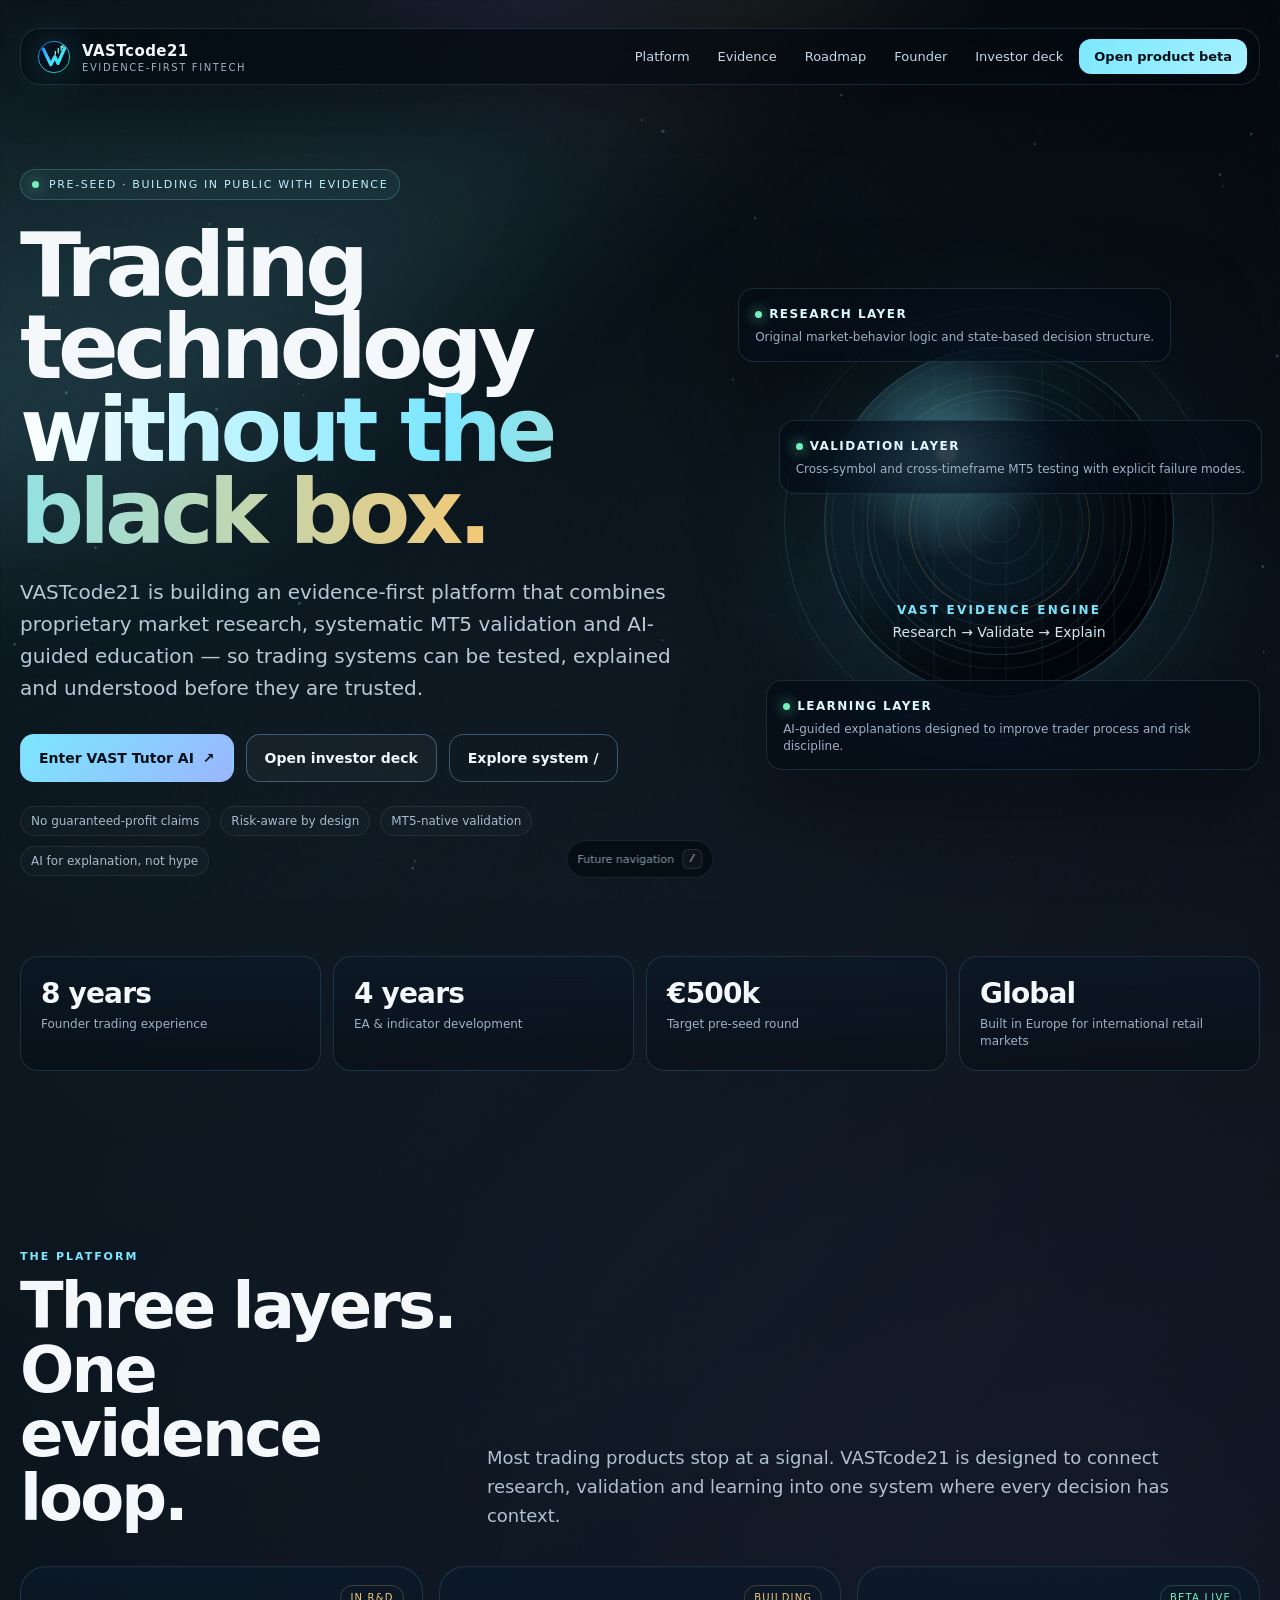
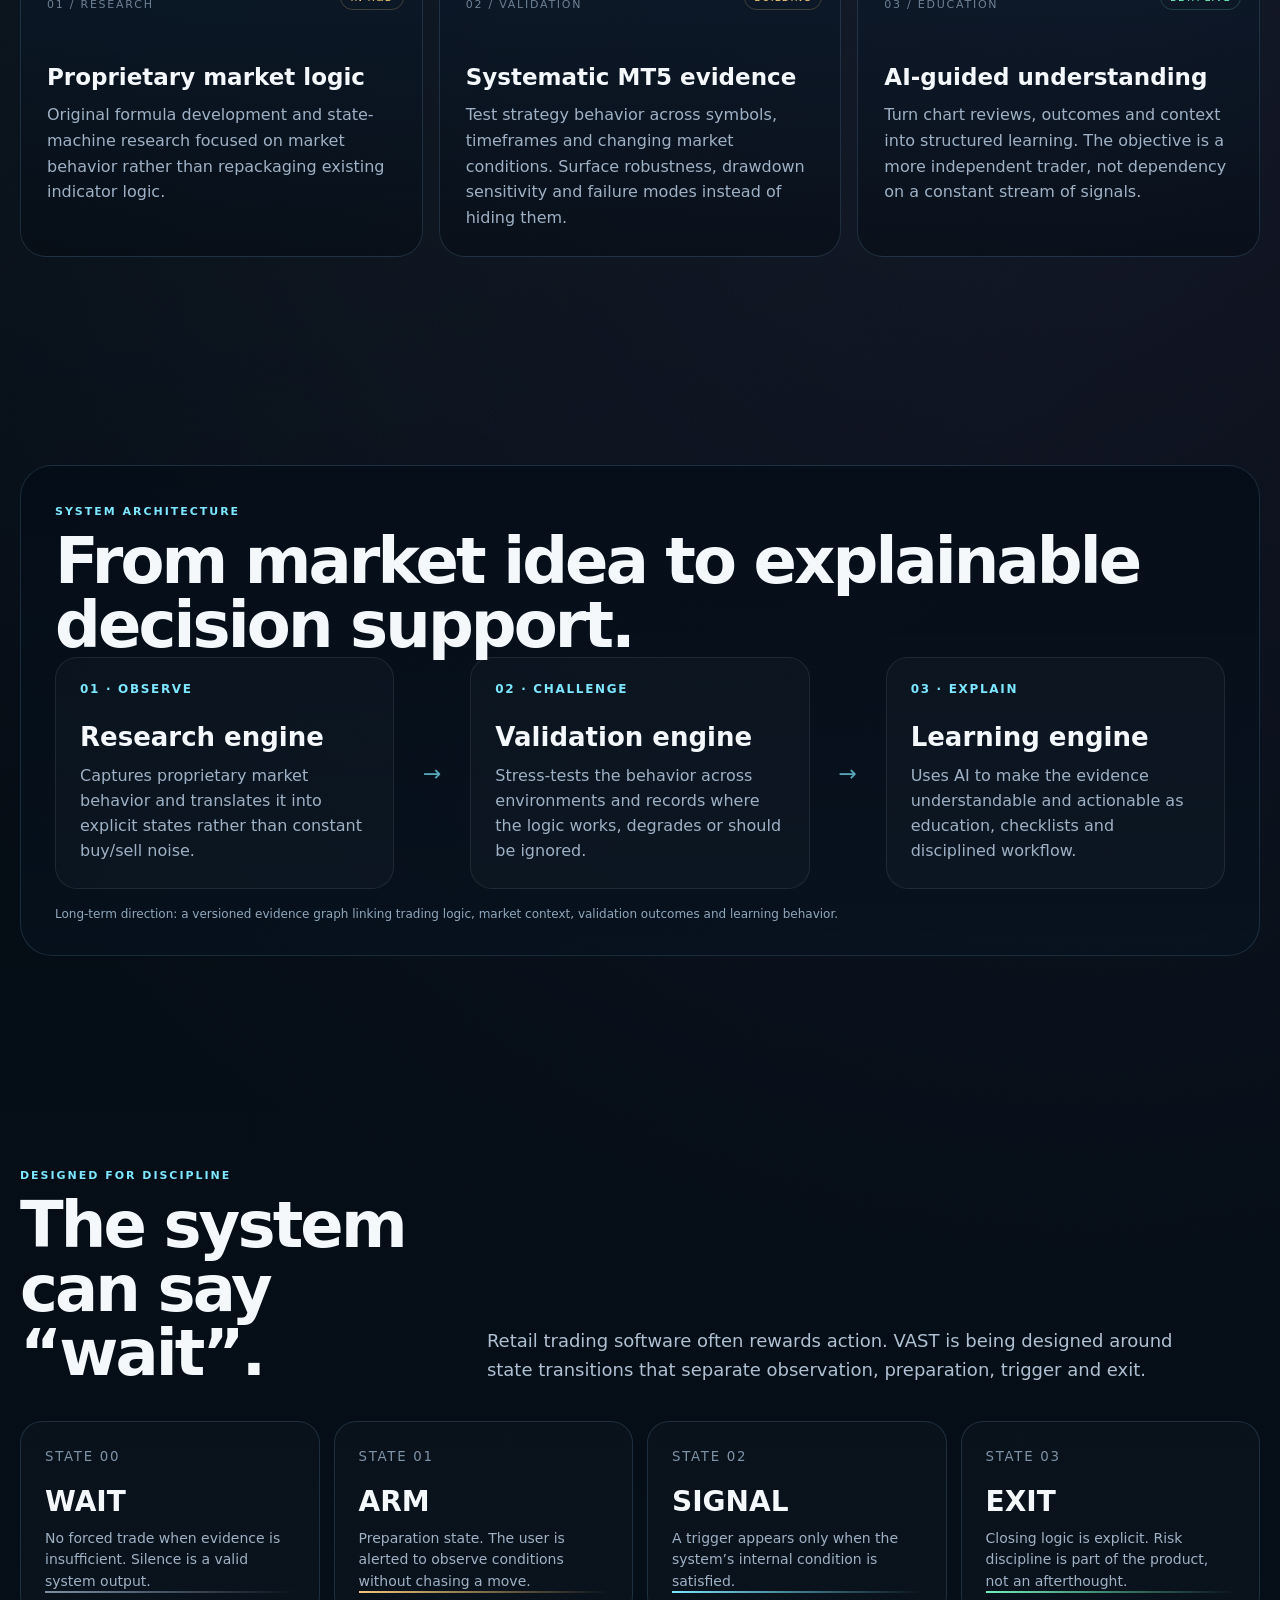
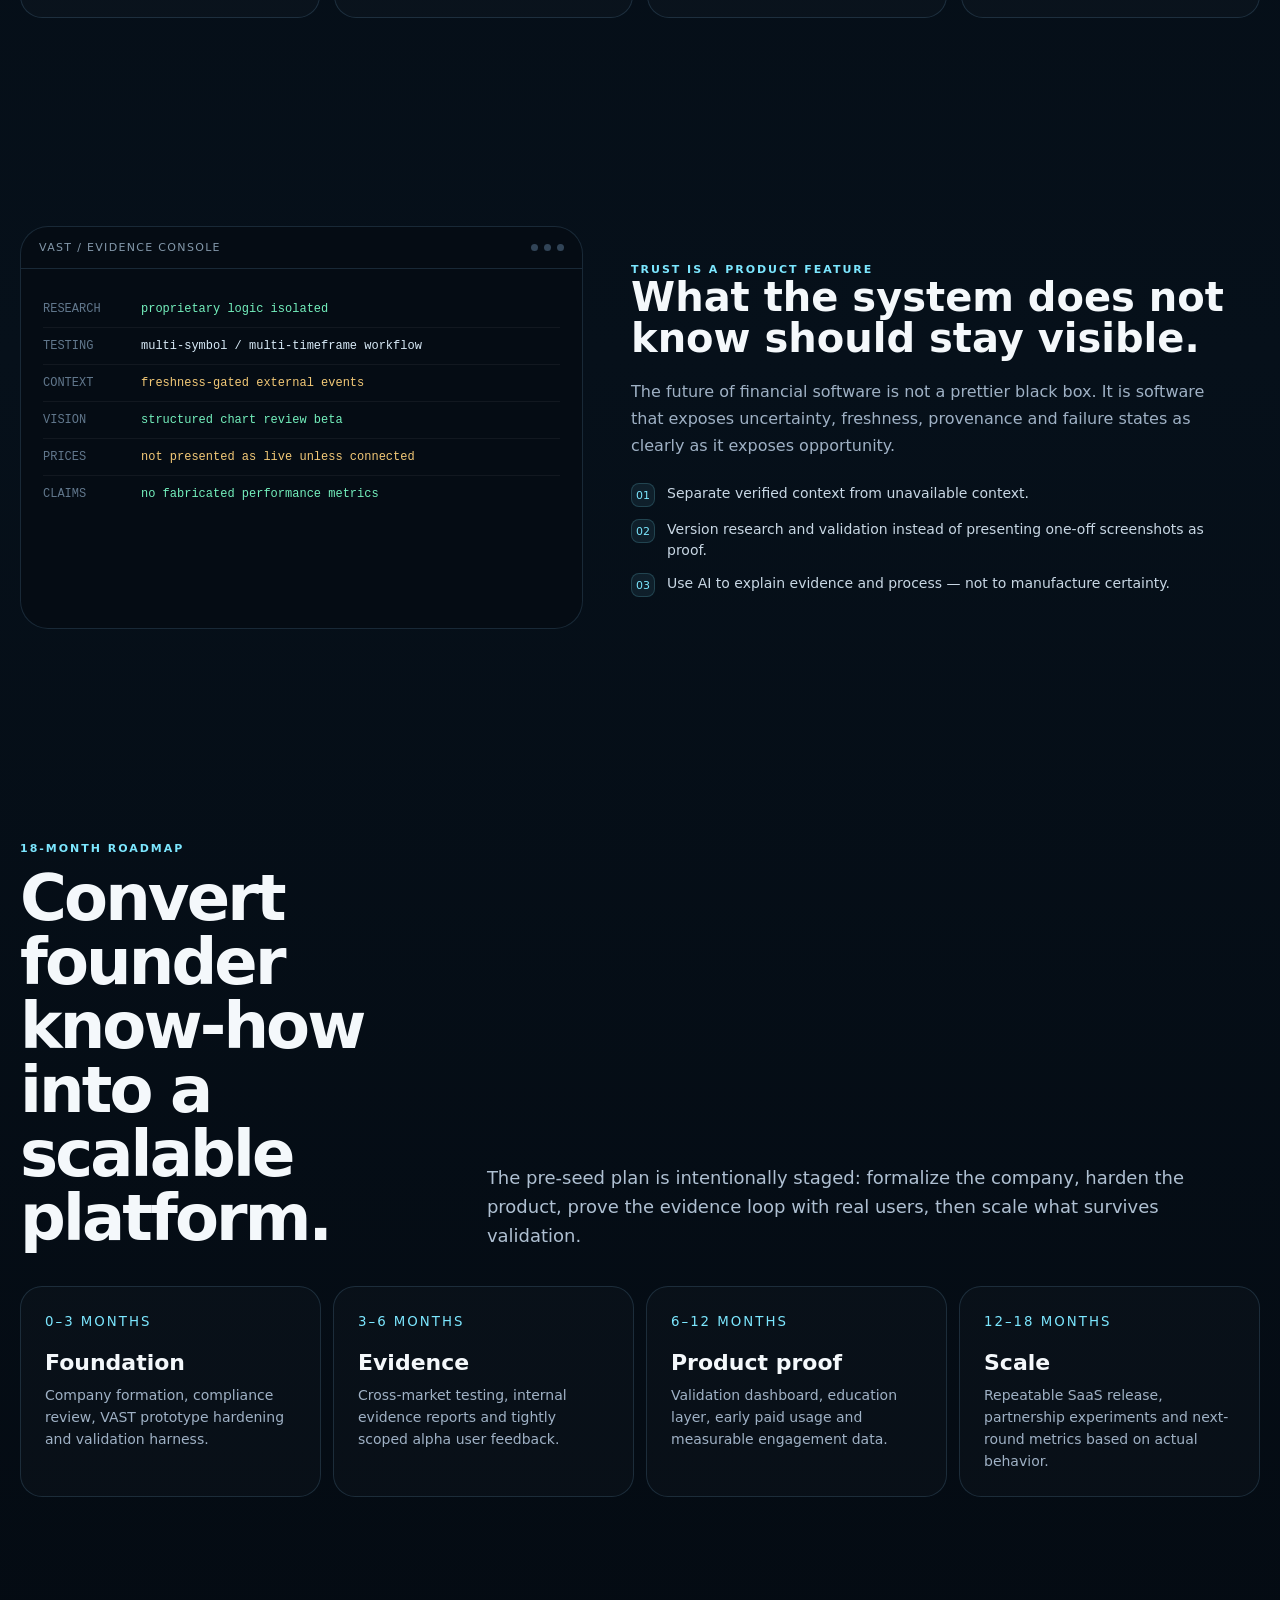
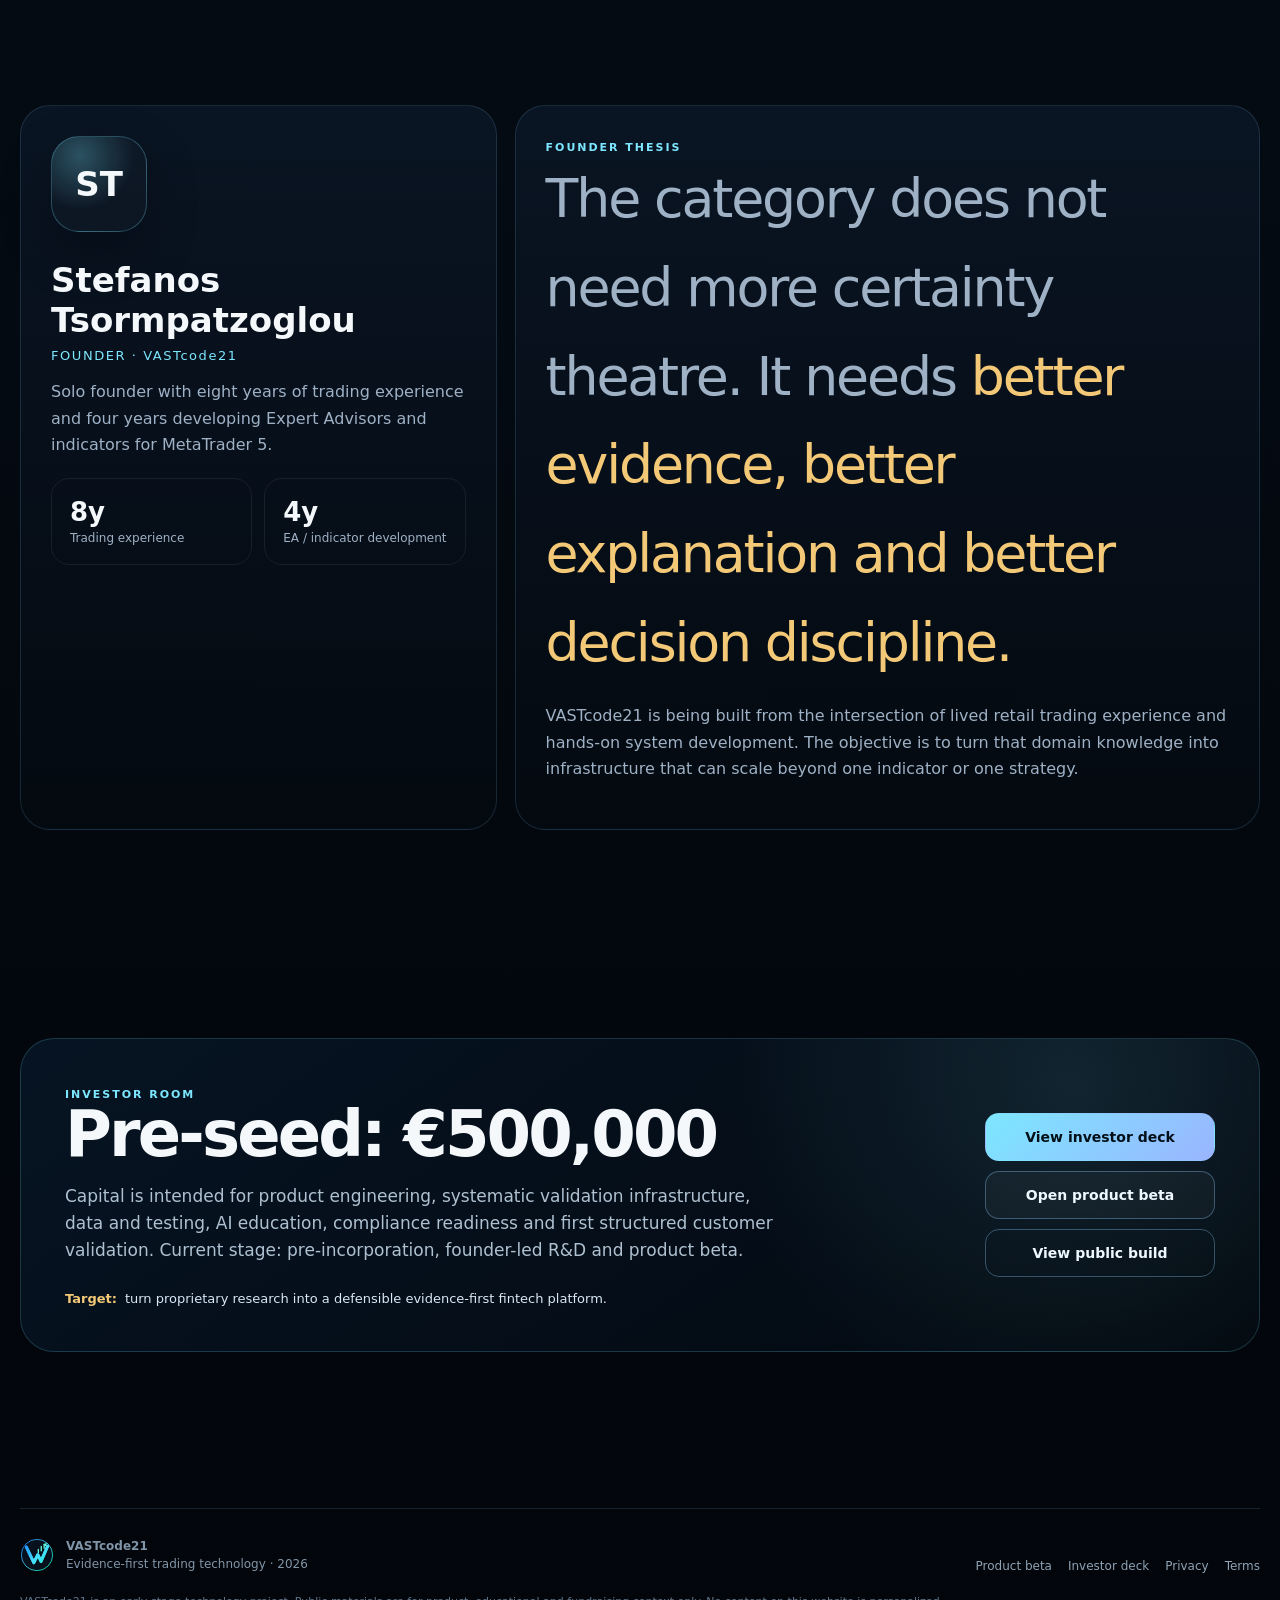
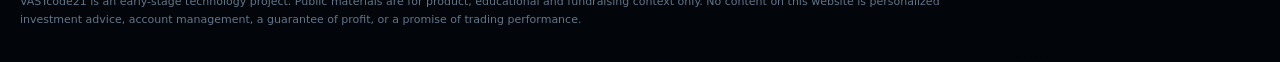
==== commit b7d0e8dd: "Rebuild homepage as future-facing investor and product experience" ====
--- a/site/index.html
+++ b/site/index.html
@@ -3,177 +3,228 @@
 <head>
 <meta charset="utf-8">
 <meta name="viewport" content="width=device-width,initial-scale=1,viewport-fit=cover">
-<meta name="theme-color" content="#02070d">
-<title>VASTcode21 — Tutor AI Workspace</title>
-<meta name="description" content="VASTcode21 Tutor AI beta: secure chart screenshot review, structured learning, mentoring, outcome review and verified context. Educational use only.">
-<link rel="icon" type="image/svg+xml" href="vastcode21-instagram-logo.svg">
-<link rel="stylesheet" href="tutor-lab.css">
-<link rel="stylesheet" href="tutor-learning.css">
-<link rel="stylesheet" href="tutor-outcome.css">
-<link rel="stylesheet" href="app-shell.css">
-<link rel="stylesheet" href="pricing.css">
+<meta name="theme-color" content="#03060b">
+<title>VASTcode21 — Evidence-first trading technology</title>
+<meta name="description" content="VASTcode21 is building an evidence-first fintech platform for retail traders: proprietary market research, systematic MT5 validation and AI-guided education.">
+<meta name="robots" content="index,follow">
+<link rel="canonical" href="https://vastcode21.com/">
+<meta property="og:title" content="VASTcode21 — Evidence-first trading technology">
+<meta property="og:description" content="Research. Validate. Understand. A fintech platform designed to turn trading systems into testable, explainable, risk-aware decision tools.">
+<meta property="og:type" content="website">
+<meta property="og:url" content="https://vastcode21.com/">
+<link rel="icon" type="image/svg+xml" href="logo-mark.svg">
+<link rel="stylesheet" href="future.css">
+<script type="application/ld+json">{"@context":"https://schema.org","@type":"WebSite","name":"VASTcode21","url":"https://vastcode21.com/","description":"Evidence-first trading technology platform combining proprietary research, systematic MT5 validation and AI-guided education."}</script>
 </head>
 <body>
-<div class="app">
-  <header class="app-topbar">
-    <button class="brandlock" type="button" data-page="home" aria-label="VASTcode21 home">
-      <img class="brand-logo" src="vastcode21-instagram-logo.svg" alt="VASTcode21 logo">
-      <span class="brand-copy"><strong><span class="brand-vast">VAST</span><span class="brand-code">code</span><span class="brand-21">21</span></strong><small>TUTOR AI · BETA</small></span>
-    </button>
-
-    <nav class="topnav" aria-label="Workspace navigation">
-      <button type="button" data-page="home">Home</button>
-      <button type="button" data-page="vision">Vision AI</button>
-      <button type="button" data-page="tutor">Tutor</button>
-      <button type="button" data-page="mentor">Mentor</button>
-      <button type="button" data-page="outcome">Outcome Lab</button>
-      <button type="button" data-page="context">Context</button>
-      <button type="button" data-page="pricing">Pricing</button>
-    </nav>
-
-    <div class="topbar-right">
-      <span class="beta-pill"><i></i>SECURE BETA</span>
-      <span class="account-pill" id="account-pill">Beta workspace</span>
+<canvas id="signal-canvas" aria-hidden="true"></canvas>
+<div class="aurora" aria-hidden="true"></div>
+<div class="noise" aria-hidden="true"></div>
+
+<div class="site">
+  <header class="topbar">
+    <div class="wrap navshell">
+      <a class="brand" href="#top" aria-label="VASTcode21 home">
+        <img src="logo-mark.svg" alt="VASTcode21">
+        <span><strong>VASTcode21</strong><small>EVIDENCE-FIRST FINTECH</small></span>
+      </a>
+      <nav class="nav" aria-label="Primary navigation">
+        <a href="#platform">Platform</a>
+        <a href="#evidence">Evidence</a>
+        <a href="#roadmap">Roadmap</a>
+        <a href="#founder">Founder</a>
+        <a href="investor-deck.html">Investor deck</a>
+        <a class="nav-cta" href="app.html">Open product beta</a>
+      </nav>
+      <button class="menu-toggle" type="button" aria-label="Toggle menu">Menu</button>
     </div>
   </header>
 
-  <main class="app-main">
-    <div class="page-wrap">
-      <section class="app-page active" id="page-home">
-        <div class="home-screen">
-          <article class="hero-card">
-            <div class="hero-content">
-              <span class="hero-chip"><i></i>VISION AI CONNECTED</span>
-              <h1>See the chart.<br><span>Understand the evidence.</span></h1>
-              <p>One focused workspace for secure screenshot review, structured learning, personal mentoring, outcome review and verified event context.</p>
-              <div class="hero-mini"><span>Screenshot not stored</span><span>Authenticated backend</span><span>No invented live prices</span></div>
-            </div>
-          </article>
-
-          <aside class="status-card">
-            <div class="status-head"><div><span class="page-kicker">SYSTEM</span><h2>Trust status</h2></div><span class="live-orb"></span></div>
-            <div class="system-list">
-              <div class="system-row"><span>Vision analysis</span><b class="state-online">ONLINE</b></div>
-              <div class="system-row"><span>Event risk</span><b class="state-safe">FRESHNESS CHECKED</b></div>
-              <div class="system-row"><span>News context</span><b class="state-safe">VERIFIED WHEN FRESH</b></div>
-              <div class="system-row"><span>Live market prices</span><b class="state-planned">NOT CONNECTED</b></div>
-            </div>
-          </aside>
-        </div>
-      </section>
-
-      <section class="app-page" id="page-vision">
-        <div class="workspace-head"><div><span class="page-kicker">VAST VISION AI</span><h1>Chart review</h1><p>Upload one chart and get one structured educational review.</p></div></div>
-        <div id="mentor" hidden></div><div class="module-slot" id="vision-slot"></div>
-      </section>
-
-      <section class="app-page" id="page-tutor">
-        <div class="workspace-head"><div><span class="page-kicker">VAST TUTOR</span><h1>Learning path</h1><p>Short lessons and checkpoints, separated from chart analysis.</p></div></div>
-        <div class="module-slot" id="tutor-slot"><div class="module-empty">Tutor lessons are loading…</div></div>
-      </section>
-
-      <section class="app-page" id="page-mentor">
-        <div class="workspace-head mentor-head"><div><span class="page-kicker">VAST MENTOR · PERSONAL TRADING EDUCATION</span><h1>Private guidance, built around your level.</h1><p>MT5 practice, XAUUSD/BTCUSD market context, risk discipline and a repeatable VAST workflow — education only, never signals.</p></div></div>
-        <div class="mentor-workspace">
-          <article class="mentor-intro-card">
-            <span class="mentor-badge">PERSONALIZED PATH</span>
-            <h2>Become more independent, not more dependent.</h2>
-            <p>The mentor program is structured around five learning stages: platform foundation, market structure, risk discipline, VAST workflow and independent review.</p>
-            <div class="mentor-path"><span>01 Foundation</span><span>02 Market structure</span><span>03 Risk discipline</span><span>04 VAST workflow</span><span>05 Independent review</span></div>
-            <div class="mentor-disclaimer">No account management · No personalized investment advice · No buy/sell signals</div>
-          </article>
-
-          <article class="mentor-service-card">
-            <div class="plan-top"><span class="plan-tag">PRIVATE SESSION</span><span class="plan-state available">AVAILABLE</span></div>
-            <h2>VAST Mentor 1:1</h2>
-            <div class="plan-price"><strong>€79</strong><span>/ 50 min</span></div>
-            <p>A focused private lesson around your current level and one specific skill you want to improve.</p>
-            <ul><li>Personal level check</li><li>Live MT5 walkthrough</li><li>One focused topic per session</li><li>Action notes for your next practice block</li></ul>
-            <a class="plan-action" href="https://ig.me/m/vast.code21" target="_blank" rel="noopener noreferrer">Request 1:1 session</a>
-          </article>
-
-          <article class="mentor-service-card featured-mentor">
-            <div class="plan-top"><span class="plan-tag">STRUCTURED PROGRAM</span><span class="plan-state available">AVAILABLE</span></div>
-            <h2>4-Week Mentorship</h2>
-            <div class="plan-price"><strong>€249</strong><span>/ 4 weeks</span></div>
-            <p>A guided learning track for structure, accountability and measurable educational progress.</p>
-            <ul><li>4 private mentor sessions</li><li>Personal learning roadmap</li><li>MT5 + risk + market-context curriculum</li><li>Weekly practice objectives</li><li>End-of-program review</li></ul>
-            <a class="plan-action" href="https://ig.me/m/vast.code21" target="_blank" rel="noopener noreferrer">Apply for 4-week track</a>
-          </article>
-        </div>
-      </section>
-
-      <section class="app-page" id="page-outcome">
-        <div class="workspace-head"><div><span class="page-kicker">OUTCOME LAB</span><h1>Review outcomes</h1><p>Capture the scenario first, then compare it with what actually happened.</p></div></div>
-        <div class="module-slot" id="outcome-slot"><div class="module-empty">Outcome Lab is loading…</div></div>
-      </section>
-
-      <section class="app-page" id="page-context">
-        <div class="workspace-head"><div><span class="page-kicker">VERIFIED CONTEXT</span><h1>Event risk</h1><p>Freshness-gated context only. Missing dependencies stay explicitly unavailable.</p></div></div>
-        <div id="markets" hidden></div><div class="module-slot" id="context-slot"></div>
-      </section>
-
-      <section class="app-page" id="page-pricing">
-        <div class="workspace-head pricing-head"><div><span class="page-kicker">VASTCODE21 PRICING</span><h1>Plans & services</h1><p>All current public services in one place. Products still under validation remain unavailable.</p></div></div>
-        <div class="pricing-grid">
-          <article class="plan-card mentor-price-card">
-            <div class="plan-top"><span class="plan-tag">MENTOR 1:1</span><span class="plan-state available">AVAILABLE</span></div>
-            <h2>VAST Mentor 1:1</h2>
-            <div class="plan-price"><strong>€79</strong><span>/ 50 min</span></div>
-            <p>Private focused education with level check, live MT5 walkthrough and next-step practice notes.</p>
-            <a class="plan-action" href="https://ig.me/m/vast.code21" target="_blank" rel="noopener noreferrer">Request session</a>
-          </article>
-
-          <article class="plan-card mentor-price-card featured-mentor">
-            <div class="plan-top"><span class="plan-tag">MENTOR PROGRAM</span><span class="plan-state available">AVAILABLE</span></div>
-            <h2>4-Week Mentorship</h2>
-            <div class="plan-price"><strong>€249</strong><span>/ 4 weeks</span></div>
-            <p>4 private sessions, personal roadmap, weekly practice objectives and end-of-program review.</p>
-            <a class="plan-action" href="https://ig.me/m/vast.code21" target="_blank" rel="noopener noreferrer">Apply for program</a>
-          </article>
-
-          <article class="plan-card">
-            <div class="plan-top"><span class="plan-tag">TECHNICAL SERVICE</span><span class="plan-state available">AVAILABLE</span></div>
-            <h2>MT5 Setup & Automation Audit</h2>
-            <div class="plan-price"><strong>€99</strong><span>one time</span></div>
-            <p>45-minute MT5 setup session covering installation, templates, EA/indicator setup and troubleshooting.</p>
-            <a class="plan-action" href="https://book.stripe.com/bJedRaaIVaZG6L55S6cEw00" target="_blank" rel="noopener">Buy for €99</a>
-          </article>
-
-          <article class="plan-card">
-            <div class="plan-top"><span class="plan-tag">EDUCATIONAL MEMBERSHIP</span><span class="plan-state available">AVAILABLE</span></div>
-            <h2>VASTcode21 Research Brief</h2>
-            <div class="plan-price"><strong>€15</strong><span>/ month</span></div>
-            <p>Weekly educational email with validation milestones, MT5 concepts and GOLD/BITCOIN development lessons.</p>
-            <a class="plan-action" href="https://buy.stripe.com/6oUaEY5oB8RyglFeoCcEw01" target="_blank" rel="noopener">Subscribe €15/mo</a>
-          </article>
-
-          <article class="plan-card beta-plan">
-            <div class="plan-top"><span class="plan-tag">AI BETA</span><span class="plan-state">CHECKOUT OFF</span></div>
-            <h2>VAST Tutor AI</h2>
-            <div class="plan-price"><strong>Beta</strong><span>pricing not launched</span></div>
-            <p>Vision AI, Tutor learning, Outcome Lab and verified context are still being validated.</p>
-            <div class="plan-note">No public Tutor checkout until the product and payment flow are fully verified.</div>
-          </article>
-
-          <article class="plan-card free-plan">
-            <div class="plan-top"><span class="plan-tag">EARLY ACCESS</span><span class="plan-state available">OPEN</span></div>
-            <h2>VAST Early Access List</h2>
-            <div class="plan-price"><strong>FREE</strong><span>waitlist</span></div>
-            <p>Verified development and release updates. The VAST indicator itself is not currently for sale.</p>
-            <a class="plan-action secondary" href="http://eepurl.com/cN6dWhHhtP" target="_blank" rel="noopener">Join free waitlist</a>
-          </article>
-        </div>
-        <div class="pricing-foot">Prices shown in EUR. No trading signals, account management, profit guarantees or personalized investment advice are included.</div>
-      </section>
+  <main id="top">
+    <section class="hero">
+      <div class="wrap hero-grid">
+        <div data-reveal>
+          <span class="eyebrow"><i></i> PRE-SEED · BUILDING IN PUBLIC WITH EVIDENCE</span>
+          <h1>Trading technology<br><span>without the black box.</span></h1>
+          <p class="hero-lead">VASTcode21 is building an evidence-first platform that combines proprietary market research, systematic MT5 validation and AI-guided education — so trading systems can be tested, explained and understood before they are trusted.</p>
+          <div class="hero-actions">
+            <a class="btn primary" href="app.html">Enter VAST Tutor AI <span>↗</span></a>
+            <a class="btn" href="investor-deck.html">Open investor deck</a>
+            <button class="btn ghost" type="button" data-command-open>Explore system /</button>
+          </div>
+          <div class="microtrust">
+            <span>No guaranteed-profit claims</span>
+            <span>Risk-aware by design</span>
+            <span>MT5-native validation</span>
+            <span>AI for explanation, not hype</span>
+          </div>
+        </div>
+
+        <div class="orb-shell" data-reveal aria-label="VAST evidence engine visualization">
+          <div class="orb-halo"></div>
+          <div class="orb"><div class="orb-grid"></div><div class="orb-label"><b>VAST EVIDENCE ENGINE</b><span>Research → Validate → Explain</span></div></div>
+          <div class="float-card fc1"><strong><span class="dot"></span>Research layer</strong><p>Original market-behavior logic and state-based decision structure.</p></div>
+          <div class="float-card fc2"><strong><span class="dot"></span>Validation layer</strong><p>Cross-symbol and cross-timeframe MT5 testing with explicit failure modes.</p></div>
+          <div class="float-card fc3"><strong><span class="dot"></span>Learning layer</strong><p>AI-guided explanations designed to improve trader process and risk discipline.</p></div>
+        </div>
+      </div>
+    </section>
+
+    <section class="metrics" aria-label="Company snapshot">
+      <div class="wrap metric-grid">
+        <div class="metric" data-reveal><b>8 years</b><span>Founder trading experience</span></div>
+        <div class="metric" data-reveal><b>4 years</b><span>EA & indicator development</span></div>
+        <div class="metric" data-reveal><b>€500k</b><span>Target pre-seed round</span></div>
+        <div class="metric" data-reveal><b>Global</b><span>Built in Europe for international retail markets</span></div>
+      </div>
+    </section>
+
+    <section class="section" id="platform">
+      <div class="wrap">
+        <div class="section-head" data-reveal>
+          <div><span class="kicker">THE PLATFORM</span><h2>Three layers. One evidence loop.</h2></div>
+          <p>Most trading products stop at a signal. VASTcode21 is designed to connect research, validation and learning into one system where every decision has context.</p>
+        </div>
+        <div class="grid-3">
+          <article class="card" data-reveal><span class="num">01 / RESEARCH</span><span class="tag build">IN R&D</span><h3>Proprietary market logic</h3><p>Original formula development and state-machine research focused on market behavior rather than repackaging existing indicator logic.</p></article>
+          <article class="card" data-reveal><span class="num">02 / VALIDATION</span><span class="tag build">BUILDING</span><h3>Systematic MT5 evidence</h3><p>Test strategy behavior across symbols, timeframes and changing market conditions. Surface robustness, drawdown sensitivity and failure modes instead of hiding them.</p></article>
+          <article class="card" data-reveal><span class="num">03 / EDUCATION</span><span class="tag live">BETA LIVE</span><h3>AI-guided understanding</h3><p>Turn chart reviews, outcomes and context into structured learning. The objective is a more independent trader, not dependency on a constant stream of signals.</p></article>
+        </div>
+      </div>
+    </section>
+
+    <section class="section">
+      <div class="wrap architecture" data-reveal>
+        <span class="kicker">SYSTEM ARCHITECTURE</span>
+        <h2>From market idea to explainable decision support.</h2>
+        <div class="arch-grid">
+          <div class="arch-node"><b>01 · Observe</b><h3>Research engine</h3><p>Captures proprietary market behavior and translates it into explicit states rather than constant buy/sell noise.</p></div>
+          <div class="arch-link">→</div>
+          <div class="arch-node"><b>02 · Challenge</b><h3>Validation engine</h3><p>Stress-tests the behavior across environments and records where the logic works, degrades or should be ignored.</p></div>
+          <div class="arch-link">→</div>
+          <div class="arch-node"><b>03 · Explain</b><h3>Learning engine</h3><p>Uses AI to make the evidence understandable and actionable as education, checklists and disciplined workflow.</p></div>
+        </div>
+        <div class="arch-caption">Long-term direction: a versioned evidence graph linking trading logic, market context, validation outcomes and learning behavior.</div>
+      </div>
+    </section>
+
+    <section class="section" id="evidence">
+      <div class="wrap">
+        <div class="section-head" data-reveal>
+          <div><span class="kicker">DESIGNED FOR DISCIPLINE</span><h2>The system can say “wait”.</h2></div>
+          <p>Retail trading software often rewards action. VAST is being designed around state transitions that separate observation, preparation, trigger and exit.</p>
+        </div>
+        <div class="state-machine">
+          <article class="state wait" data-reveal><small>STATE 00</small><h3>WAIT</h3><p>No forced trade when evidence is insufficient. Silence is a valid system output.</p></article>
+          <article class="state arm" data-reveal><small>STATE 01</small><h3>ARM</h3><p>Preparation state. The user is alerted to observe conditions without chasing a move.</p></article>
+          <article class="state signal" data-reveal><small>STATE 02</small><h3>SIGNAL</h3><p>A trigger appears only when the system’s internal condition is satisfied.</p></article>
+          <article class="state exit" data-reveal><small>STATE 03</small><h3>EXIT</h3><p>Closing logic is explicit. Risk discipline is part of the product, not an afterthought.</p></article>
+        </div>
+      </div>
+    </section>
+
+    <section class="section">
+      <div class="wrap console">
+        <div class="console-panel" data-reveal>
+          <div class="console-top"><span>VAST / EVIDENCE CONSOLE</span><div class="console-dots"><i></i><i></i><i></i></div></div>
+          <div class="console-body">
+            <div class="console-line"><span>RESEARCH</span><b class="ok">proprietary logic isolated</b></div>
+            <div class="console-line"><span>TESTING</span><b>multi-symbol / multi-timeframe workflow</b></div>
+            <div class="console-line"><span>CONTEXT</span><b class="warn">freshness-gated external events</b></div>
+            <div class="console-line"><span>VISION</span><b class="ok">structured chart review beta</b></div>
+            <div class="console-line"><span>PRICES</span><b class="warn">not presented as live unless connected</b></div>
+            <div class="console-line"><span>CLAIMS</span><b class="ok">no fabricated performance metrics</b></div>
+          </div>
+        </div>
+        <div class="console-copy" data-reveal>
+          <span class="kicker">TRUST IS A PRODUCT FEATURE</span>
+          <h3>What the system does not know should stay visible.</h3>
+          <p>The future of financial software is not a prettier black box. It is software that exposes uncertainty, freshness, provenance and failure states as clearly as it exposes opportunity.</p>
+          <div class="principles">
+            <div class="principle"><i>01</i><span>Separate verified context from unavailable context.</span></div>
+            <div class="principle"><i>02</i><span>Version research and validation instead of presenting one-off screenshots as proof.</span></div>
+            <div class="principle"><i>03</i><span>Use AI to explain evidence and process — not to manufacture certainty.</span></div>
+          </div>
+        </div>
+      </div>
+    </section>
+
+    <section class="section" id="roadmap">
+      <div class="wrap">
+        <div class="section-head" data-reveal>
+          <div><span class="kicker">18-MONTH ROADMAP</span><h2>Convert founder know-how into a scalable platform.</h2></div>
+          <p>The pre-seed plan is intentionally staged: formalize the company, harden the product, prove the evidence loop with real users, then scale what survives validation.</p>
+        </div>
+        <div class="roadmap">
+          <article class="mile" data-reveal><small>0–3 MONTHS</small><h3>Foundation</h3><p>Company formation, compliance review, VAST prototype hardening and validation harness.</p></article>
+          <article class="mile" data-reveal><small>3–6 MONTHS</small><h3>Evidence</h3><p>Cross-market testing, internal evidence reports and tightly scoped alpha user feedback.</p></article>
+          <article class="mile" data-reveal><small>6–12 MONTHS</small><h3>Product proof</h3><p>Validation dashboard, education layer, early paid usage and measurable engagement data.</p></article>
+          <article class="mile" data-reveal><small>12–18 MONTHS</small><h3>Scale</h3><p>Repeatable SaaS release, partnership experiments and next-round metrics based on actual behavior.</p></article>
+        </div>
+      </div>
+    </section>
+
+    <section class="section" id="founder">
+      <div class="wrap founder">
+        <div class="founder-panel" data-reveal>
+          <div class="founder-mark">ST</div>
+          <h3>Stefanos Tsormpatzoglou</h3>
+          <div class="role">FOUNDER · VASTcode21</div>
+          <p>Solo founder with eight years of trading experience and four years developing Expert Advisors and indicators for MetaTrader 5.</p>
+          <div class="founder-stats">
+            <div class="fstat"><b>8y</b><span>Trading experience</span></div>
+            <div class="fstat"><b>4y</b><span>EA / indicator development</span></div>
+          </div>
+        </div>
+        <div class="founder-panel" data-reveal>
+          <span class="kicker">FOUNDER THESIS</span>
+          <p class="thesis">The category does not need more certainty theatre. It needs <span>better evidence, better explanation and better decision discipline.</span></p>
+          <p>VASTcode21 is being built from the intersection of lived retail trading experience and hands-on system development. The objective is to turn that domain knowledge into infrastructure that can scale beyond one indicator or one strategy.</p>
+        </div>
+      </div>
+    </section>
+
+    <section class="section">
+      <div class="wrap investor-room" data-reveal>
+        <div>
+          <span class="kicker">INVESTOR ROOM</span>
+          <h2>Pre-seed: €500,000</h2>
+          <p>Capital is intended for product engineering, systematic validation infrastructure, data and testing, AI education, compliance readiness and first structured customer validation. Current stage: pre-incorporation, founder-led R&D and product beta.</p>
+          <div class="ask-pill"><b>Target:</b> turn proprietary research into a defensible evidence-first fintech platform.</div>
+        </div>
+        <div class="room-actions">
+          <a class="btn primary" href="investor-deck.html">View investor deck</a>
+          <a class="btn" href="app.html">Open product beta</a>
+          <a class="btn ghost" href="https://github.com/twentyones23415-max/VASTcode21-runner" target="_blank" rel="noopener">View public build</a>
+        </div>
+      </div>
+    </section>
+  </main>
+
+  <footer class="footer">
+    <div class="wrap">
+      <div class="footgrid">
+        <div class="footbrand"><img src="logo-mark.svg" alt=""><p><strong>VASTcode21</strong><br>Evidence-first trading technology · <span id="year"></span></p></div>
+        <div class="footlinks"><a href="app.html">Product beta</a><a href="investor-deck.html">Investor deck</a><a href="privacy.html">Privacy</a><a href="terms.html">Terms</a></div>
+      </div>
+      <div class="disclaimer">VASTcode21 is an early-stage technology project. Public materials are for product, educational and fundraising context only. No content on this website is personalized investment advice, account management, a guarantee of profit, or a promise of trading performance.</div>
     </div>
-  </main>
+  </footer>
 </div>
 
-<script src="tutor-lab.js" defer></script>
-<script src="tutor-learning.js" defer></script>
-<script src="tutor-outcome.js" defer></script>
-<script src="tutor-vision-runtime.js" defer></script>
-<script src="app-shell.js" defer></script>
+<div class="command"><span>Future navigation</span><kbd>/</kbd></div>
+<div class="modal" id="command-modal" role="dialog" aria-modal="true" aria-label="Explore VASTcode21">
+  <div class="modal-card">
+    <div class="modal-head"><strong>VAST / NAVIGATE</strong><button class="modal-close" type="button" aria-label="Close">×</button></div>
+    <div class="palette">
+      <a href="app.html"><b>Product beta</b><span>Open Tutor AI, Vision AI, Outcome Lab and verified context.</span></a>
+      <a href="investor-deck.html"><b>Investor deck</b><span>Open the current VASTcode21 pre-seed narrative.</span></a>
+      <a href="#platform"><b>Platform architecture</b><span>See how research, validation and education connect.</span></a>
+      <a href="#roadmap"><b>18-month roadmap</b><span>See the staged path from R&D to scalable fintech.</span></a>
+    </div>
+  </div>
+</div>
+
+<script src="future.js" defer></script>
 </body>
-</html>+</html>
--- a/site/future.css
+++ b/site/future.css
@@ -0,0 +1,27 @@
+:root{
+  --bg:#03060b;--bg2:#07111d;--panel:rgba(8,18,31,.72);--panel-2:rgba(10,26,42,.52);
+  --line:rgba(143,208,255,.15);--line-strong:rgba(143,208,255,.34);--text:#f4f8fb;--muted:#9fb1c5;
+  --cyan:#7ce7ff;--blue:#7ca7ff;--gold:#f3c977;--mint:#74f0bd;--danger:#ff8e99;--violet:#b59aff;
+  --shadow:0 30px 90px rgba(0,0,0,.42);--radius:26px;--radius-sm:18px;--max:1240px;
+}
+*{box-sizing:border-box}html{scroll-behavior:smooth;background:var(--bg)}body{margin:0;color:var(--text);font-family:Inter,ui-sans-serif,system-ui,-apple-system,BlinkMacSystemFont,"Segoe UI",sans-serif;background:
+radial-gradient(circle at 15% 10%,rgba(124,231,255,.08),transparent 30%),
+radial-gradient(circle at 85% 25%,rgba(181,154,255,.08),transparent 28%),
+linear-gradient(180deg,#02050a 0%,#06101a 55%,#02050a 100%);overflow-x:hidden}
+a{color:inherit;text-decoration:none}button{font:inherit}.noise{position:fixed;inset:0;pointer-events:none;opacity:.11;mix-blend-mode:soft-light;background-image:url("data:image/svg+xml,%3Csvg viewBox='0 0 200 200' xmlns='http://www.w3.org/2000/svg'%3E%3Cfilter id='n'%3E%3CfeTurbulence type='fractalNoise' baseFrequency='.9' numOctaves='3' stitchTiles='stitch'/%3E%3C/filter%3E%3Crect width='100%25' height='100%25' filter='url(%23n)' opacity='.55'/%3E%3C/svg%3E");z-index:1}.aurora{position:fixed;inset:-30vh -20vw auto;width:140vw;height:90vh;filter:blur(80px);opacity:.18;pointer-events:none;background:conic-gradient(from 120deg,transparent 0 28%,var(--cyan) 35%,transparent 46%,var(--violet) 58%,transparent 70%,var(--gold) 76%,transparent 83%);animation:aurora 18s linear infinite;z-index:0}@keyframes aurora{to{transform:rotate(360deg)}}
+#signal-canvas{position:fixed;inset:0;width:100%;height:100%;z-index:0;pointer-events:none;opacity:.75}.site{position:relative;z-index:2}.wrap{width:min(calc(100% - 36px),var(--max));margin:0 auto}
+.topbar{position:sticky;top:14px;z-index:20;padding:14px 0}.navshell{display:flex;align-items:center;justify-content:space-between;gap:18px;border:1px solid var(--line);background:rgba(3,9,16,.68);backdrop-filter:blur(24px) saturate(140%);border-radius:20px;padding:10px 12px 10px 16px;box-shadow:0 16px 50px rgba(0,0,0,.28)}.brand{display:flex;align-items:center;gap:11px;min-width:0}.brand img{width:34px;height:34px;filter:drop-shadow(0 0 18px rgba(124,231,255,.25))}.brand strong{font-size:15px;letter-spacing:.03em}.brand small{display:block;color:var(--muted);font-size:10px;letter-spacing:.16em;margin-top:2px}.nav{display:flex;align-items:center;gap:4px}.nav a,.nav button{border:0;background:transparent;color:#c8d7e6;padding:10px 12px;border-radius:12px;cursor:pointer;font-size:13px}.nav a:hover,.nav button:hover{background:rgba(255,255,255,.05);color:#fff}.nav-cta{background:linear-gradient(135deg,var(--cyan),#a7f1ff)!important;color:#031018!important;font-weight:800!important;padding:10px 15px!important}.menu-toggle{display:none;border:1px solid var(--line)!important}
+.hero{min-height:92vh;display:grid;align-items:center;padding:84px 0 68px}.hero-grid{display:grid;grid-template-columns:1.12fr .88fr;gap:54px;align-items:center}.eyebrow{display:inline-flex;align-items:center;gap:10px;padding:8px 11px;border:1px solid rgba(124,231,255,.22);border-radius:999px;background:rgba(124,231,255,.05);font-size:11px;letter-spacing:.15em;text-transform:uppercase;color:#bfefff}.eyebrow i{width:7px;height:7px;border-radius:50%;background:var(--mint);box-shadow:0 0 16px var(--mint)}.hero h1{font-size:clamp(54px,7vw,96px);line-height:.92;letter-spacing:-.055em;margin:24px 0 22px;max-width:900px}.hero h1 span{background:linear-gradient(90deg,#fff 0%,var(--cyan) 42%,var(--gold) 100%);-webkit-background-clip:text;background-clip:text;color:transparent}.hero-lead{max-width:760px;color:#b9c8d9;font-size:20px;line-height:1.6;margin:0 0 30px}.hero-actions{display:flex;flex-wrap:wrap;gap:12px}.btn{display:inline-flex;align-items:center;justify-content:center;gap:9px;min-height:48px;padding:0 18px;border-radius:14px;border:1px solid var(--line-strong);background:rgba(255,255,255,.035);color:#eef8ff;font-weight:760;font-size:14px;transition:.22s ease}.btn:hover{transform:translateY(-2px);border-color:rgba(124,231,255,.6);box-shadow:0 16px 40px rgba(0,0,0,.26)}.btn.primary{border-color:transparent;background:linear-gradient(135deg,var(--cyan),#9ab5ff);color:#031018}.btn.ghost{background:transparent}.microtrust{display:flex;flex-wrap:wrap;gap:10px;margin-top:24px}.microtrust span{font-size:12px;color:#a8bbcd;border:1px solid rgba(255,255,255,.08);padding:7px 10px;border-radius:999px;background:rgba(255,255,255,.02)}
+.orb-shell{position:relative;min-height:580px;display:grid;place-items:center}.orb-halo{position:absolute;width:430px;height:430px;border-radius:50%;border:1px solid rgba(124,231,255,.16);box-shadow:0 0 120px rgba(124,231,255,.08),inset 0 0 70px rgba(124,231,255,.06);animation:pulse 5s ease-in-out infinite}@keyframes pulse{50%{transform:scale(1.045);opacity:.72}}.orb{position:relative;width:350px;height:350px;border-radius:50%;background:radial-gradient(circle at 35% 30%,rgba(255,255,255,.98) 0 2%,rgba(124,231,255,.52) 4%,rgba(31,88,115,.18) 32%,rgba(5,13,22,.92) 66%);border:1px solid rgba(124,231,255,.28);box-shadow:inset -35px -40px 70px rgba(0,0,0,.56),inset 25px 20px 70px rgba(124,231,255,.11),0 0 70px rgba(124,231,255,.12);overflow:hidden}.orb:before,.orb:after{content:"";position:absolute;inset:12%;border-radius:50%;border:1px solid rgba(124,231,255,.18);transform:rotate(22deg)}.orb:after{inset:24%;transform:rotate(-42deg);border-color:rgba(243,201,119,.22)}.orb-grid{position:absolute;inset:-20%;background:repeating-radial-gradient(circle at center,transparent 0 19px,rgba(124,231,255,.07) 20px 21px),repeating-linear-gradient(90deg,transparent 0 34px,rgba(124,231,255,.05) 35px 36px);animation:drift 14s linear infinite}@keyframes drift{to{transform:rotate(360deg)}}.orb-label{position:absolute;inset:auto 50% 56px auto;transform:translateX(50%);width:100%;text-align:center}.orb-label b{display:block;font-size:12px;letter-spacing:.18em;color:var(--cyan)}.orb-label span{display:block;margin-top:7px;font-size:14px;color:#d8e7f3}.float-card{position:absolute;padding:14px 16px;border-radius:16px;border:1px solid var(--line);background:rgba(4,13,23,.76);backdrop-filter:blur(18px);box-shadow:var(--shadow);min-width:180px}.float-card strong{font-size:12px;letter-spacing:.12em;color:#dff7ff;text-transform:uppercase}.float-card p{margin:7px 0 0;color:var(--muted);font-size:12px;line-height:1.45}.fc1{top:56px;left:0}.fc2{right:-2px;top:188px}.fc3{bottom:42px;left:28px}.dot{display:inline-block;width:7px;height:7px;border-radius:50%;margin-right:7px;background:var(--mint);box-shadow:0 0 13px var(--mint)}
+.metrics{padding:12px 0 70px}.metric-grid{display:grid;grid-template-columns:repeat(4,1fr);gap:12px}.metric{border:1px solid var(--line);border-radius:18px;padding:20px;background:linear-gradient(180deg,rgba(11,25,40,.62),rgba(5,12,20,.5));backdrop-filter:blur(18px)}.metric b{display:block;font-size:28px;letter-spacing:-.03em}.metric span{display:block;margin-top:6px;color:var(--muted);font-size:12px;line-height:1.45}.section{padding:104px 0}.section-head{display:grid;grid-template-columns:.72fr 1.28fr;gap:32px;align-items:end;margin-bottom:36px}.kicker{font-size:11px;letter-spacing:.18em;text-transform:uppercase;color:var(--cyan);font-weight:800}.section h2{font-size:clamp(38px,5vw,68px);line-height:1;letter-spacing:-.045em;margin:10px 0 0}.section-head p{margin:0;color:#afc0d2;font-size:18px;line-height:1.6;max-width:720px}.grid-3{display:grid;grid-template-columns:repeat(3,1fr);gap:16px}.card{position:relative;border:1px solid var(--line);border-radius:var(--radius);padding:26px;background:linear-gradient(180deg,rgba(11,26,43,.64),rgba(5,12,20,.56));overflow:hidden;min-height:250px;box-shadow:inset 0 1px rgba(255,255,255,.02)}.card:before{content:"";position:absolute;inset:-1px;background:radial-gradient(500px circle at var(--mx,50%) var(--my,50%),rgba(124,231,255,.10),transparent 36%);opacity:0;transition:opacity .2s;pointer-events:none}.card:hover:before{opacity:1}.card .num{font-size:11px;letter-spacing:.16em;color:#6f8194}.card h3{font-size:23px;margin:52px 0 12px}.card p{color:var(--muted);line-height:1.6;margin:0}.card .tag{position:absolute;right:18px;top:18px;padding:6px 9px;border-radius:999px;font-size:10px;letter-spacing:.12em;border:1px solid rgba(255,255,255,.1);color:#dce9f4}.tag.live{color:var(--mint);border-color:rgba(116,240,189,.2)}.tag.build{color:var(--gold);border-color:rgba(243,201,119,.22)}.tag.next{color:var(--violet);border-color:rgba(181,154,255,.22)}
+.architecture{border:1px solid var(--line);border-radius:32px;padding:34px;background:linear-gradient(180deg,rgba(4,13,23,.80),rgba(7,20,33,.58));position:relative;overflow:hidden}.arch-grid{display:grid;grid-template-columns:1fr 60px 1fr 60px 1fr;align-items:stretch;gap:8px}.arch-node{padding:24px;border-radius:22px;border:1px solid rgba(255,255,255,.08);background:rgba(255,255,255,.025);min-height:210px}.arch-node b{display:block;font-size:12px;letter-spacing:.14em;color:var(--cyan);text-transform:uppercase}.arch-node h3{font-size:26px;margin:26px 0 12px}.arch-node p{margin:0;color:var(--muted);line-height:1.55}.arch-link{display:grid;place-items:center;color:var(--cyan);font-size:22px;opacity:.7}.arch-caption{margin-top:18px;color:#91a8bc;font-size:12px}
+.state-machine{display:grid;grid-template-columns:repeat(4,1fr);gap:14px}.state{border:1px solid var(--line);border-radius:22px;padding:24px;min-height:185px;background:rgba(255,255,255,.02);position:relative;overflow:hidden}.state:after{content:"";position:absolute;left:24px;right:24px;bottom:24px;height:2px;background:linear-gradient(90deg,var(--state),transparent)}.state small{color:#7f93a7;letter-spacing:.13em}.state h3{font-size:28px;margin:20px 0 10px}.state p{color:var(--muted);font-size:14px;line-height:1.55;margin:0}.wait{--state:#7d91a5}.arm{--state:var(--gold)}.signal{--state:var(--cyan)}.exit{--state:var(--mint)}
+.console{display:grid;grid-template-columns:.92fr 1.08fr;gap:16px}.console-panel{border:1px solid var(--line);border-radius:28px;background:#050c14;overflow:hidden}.console-top{display:flex;align-items:center;justify-content:space-between;padding:14px 18px;border-bottom:1px solid var(--line);color:#8398aa;font-size:11px;letter-spacing:.12em}.console-dots{display:flex;gap:6px}.console-dots i{width:7px;height:7px;border-radius:50%;background:#314457}.console-body{padding:22px}.console-line{display:grid;grid-template-columns:86px 1fr;gap:12px;padding:11px 0;border-bottom:1px solid rgba(255,255,255,.05);font-family:ui-monospace,SFMono-Regular,Menlo,monospace;font-size:12px}.console-line:last-child{border-bottom:0}.console-line span:first-child{color:#61778c}.console-line b{font-weight:500;color:#d9ebf8}.console-line .ok{color:var(--mint)}.console-line .warn{color:var(--gold)}.console-copy{padding:32px}.console-copy h3{font-size:40px;line-height:1.04;margin:0 0 18px}.console-copy p{color:var(--muted);font-size:16px;line-height:1.7}.principles{display:grid;gap:12px;margin-top:24px}.principle{display:flex;gap:12px;align-items:flex-start}.principle i{width:24px;height:24px;border-radius:8px;background:rgba(124,231,255,.08);border:1px solid rgba(124,231,255,.18);display:grid;place-items:center;color:var(--cyan);font-style:normal;font-size:11px;flex:0 0 auto}.principle span{font-size:14px;color:#c8d7e4;line-height:1.5}
+.roadmap{display:grid;grid-template-columns:repeat(4,1fr);gap:12px}.mile{padding:24px;border:1px solid var(--line);border-radius:22px;background:rgba(255,255,255,.02);min-height:210px}.mile small{color:var(--cyan);letter-spacing:.15em}.mile h3{margin:20px 0 10px;font-size:22px}.mile p{margin:0;color:var(--muted);line-height:1.55;font-size:14px}.founder{display:grid;grid-template-columns:.78fr 1.22fr;gap:18px}.founder-panel{border:1px solid var(--line);border-radius:30px;background:linear-gradient(180deg,rgba(12,25,42,.72),rgba(4,10,17,.75));padding:30px}.founder-mark{width:96px;height:96px;border-radius:28px;border:1px solid rgba(124,231,255,.26);display:grid;place-items:center;font-size:34px;font-weight:900;background:radial-gradient(circle at 30% 20%,rgba(124,231,255,.28),transparent 54%),rgba(255,255,255,.02);box-shadow:0 20px 50px rgba(0,0,0,.28)}.founder h3{font-size:34px;margin:28px 0 8px}.founder .role{color:var(--cyan);font-size:13px;letter-spacing:.12em}.founder p{color:var(--muted);line-height:1.65}.founder-stats{display:grid;grid-template-columns:1fr 1fr;gap:12px;margin-top:20px}.fstat{padding:18px;border:1px solid rgba(255,255,255,.07);border-radius:18px}.fstat b{font-size:26px;display:block}.fstat span{color:var(--muted);font-size:12px}.thesis{font-size:clamp(34px,4.2vw,62px);line-height:1.04;letter-spacing:-.04em;margin:0}.thesis span{color:var(--gold)}
+.investor-room{border:1px solid rgba(124,231,255,.18);border-radius:34px;padding:44px;background:radial-gradient(circle at 85% 15%,rgba(124,231,255,.11),transparent 32%),linear-gradient(145deg,rgba(7,22,37,.9),rgba(3,9,16,.92));display:grid;grid-template-columns:1fr auto;gap:24px;align-items:center}.investor-room h2{margin:0;font-size:clamp(38px,5vw,68px)}.investor-room p{color:#afc1d1;max-width:720px;line-height:1.6;font-size:17px}.room-actions{display:grid;gap:10px;min-width:230px}.ask-pill{display:inline-flex;gap:8px;align-items:center;margin-top:10px;color:#d9e8f5;font-size:13px}.ask-pill b{color:var(--gold)}
+.footer{padding:52px 0 34px}.footgrid{display:grid;grid-template-columns:1fr auto;gap:22px;align-items:end;border-top:1px solid var(--line);padding-top:28px}.footbrand{display:flex;gap:12px;align-items:center}.footbrand img{width:34px}.footbrand p{margin:0;color:#8195a8;font-size:12px;line-height:1.5}.footlinks{display:flex;gap:16px;flex-wrap:wrap;justify-content:flex-end}.footlinks a{font-size:12px;color:#8fa3b5}.footlinks a:hover{color:#fff}.disclaimer{margin-top:20px;color:#61768a;font-size:11px;line-height:1.6;max-width:960px}
+.command{position:fixed;left:50%;bottom:22px;transform:translateX(-50%);z-index:25;display:flex;gap:8px;align-items:center;padding:8px 10px;border:1px solid var(--line);background:rgba(3,9,16,.78);backdrop-filter:blur(18px);border-radius:999px;color:#9cb1c4;font-size:11px;opacity:.86}.command kbd{border:1px solid rgba(255,255,255,.12);background:rgba(255,255,255,.04);padding:3px 6px;border-radius:6px;color:#dcebf6}
+.modal{position:fixed;inset:0;z-index:40;display:none;place-items:center;background:rgba(1,4,7,.72);backdrop-filter:blur(14px);padding:20px}.modal.open{display:grid}.modal-card{width:min(720px,100%);border:1px solid var(--line-strong);border-radius:26px;background:#07111c;box-shadow:0 30px 120px rgba(0,0,0,.55);padding:22px}.modal-head{display:flex;justify-content:space-between;align-items:center}.modal-head strong{letter-spacing:.08em}.modal-close{border:1px solid var(--line);background:transparent;color:#d8e5f0;width:34px;height:34px;border-radius:10px;cursor:pointer}.palette{display:grid;grid-template-columns:1fr 1fr;gap:10px;margin-top:18px}.palette a{padding:16px;border:1px solid var(--line);border-radius:16px;background:rgba(255,255,255,.02)}.palette a b{display:block;font-size:14px}.palette a span{display:block;color:var(--muted);font-size:12px;margin-top:6px}
+@media(max-width:980px){.nav{display:none;position:absolute;top:70px;left:18px;right:18px;flex-direction:column;align-items:stretch;background:#07111d;border:1px solid var(--line);border-radius:18px;padding:8px}.nav.open{display:flex}.menu-toggle{display:block}.hero-grid,.section-head,.console,.founder,.investor-room{grid-template-columns:1fr}.orb-shell{min-height:500px}.metric-grid,.grid-3,.roadmap{grid-template-columns:1fr 1fr}.arch-grid{grid-template-columns:1fr}.arch-link{transform:rotate(90deg);min-height:50px}.state-machine{grid-template-columns:1fr 1fr}.room-actions{grid-template-columns:1fr 1fr;min-width:0}}
+@media(max-width:640px){.wrap{width:min(calc(100% - 22px),var(--max))}.topbar{top:8px}.navshell{border-radius:16px}.hero{padding-top:46px;min-height:auto}.hero h1{font-size:52px}.hero-lead{font-size:17px}.orb-shell{min-height:430px;transform:scale(.86);margin:-26px}.metric-grid,.grid-3,.roadmap,.state-machine,.founder-stats,.room-actions,.palette{grid-template-columns:1fr}.section{padding:74px 0}.section h2{font-size:42px}.card{min-height:220px}.architecture{padding:20px}.investor-room{padding:28px}.fc1{left:18px}.fc2{right:12px}.fc3{left:34px}.command{display:none}.footgrid{grid-template-columns:1fr}.footlinks{justify-content:flex-start}}
+@media(prefers-reduced-motion:reduce){*{scroll-behavior:auto!important;animation-duration:.01ms!important;animation-iteration-count:1!important;transition-duration:.01ms!important}#signal-canvas{display:none}}
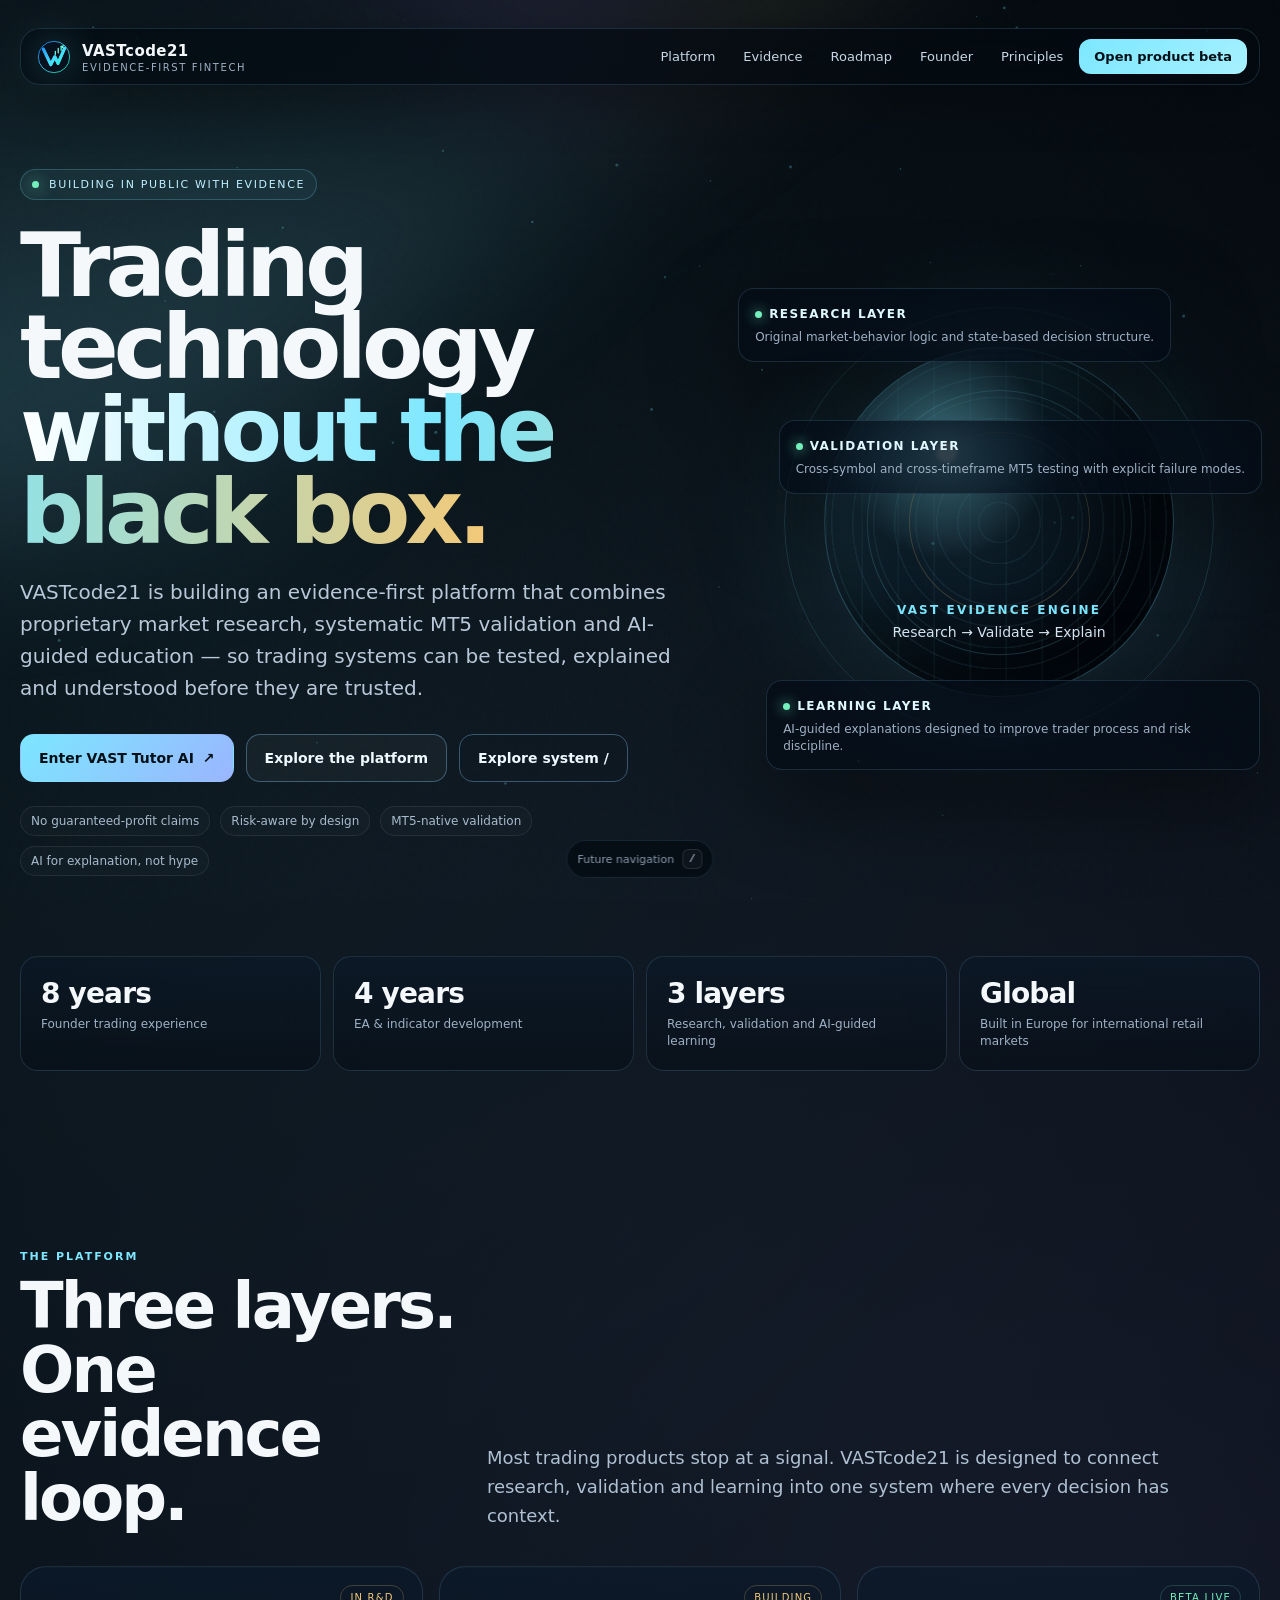
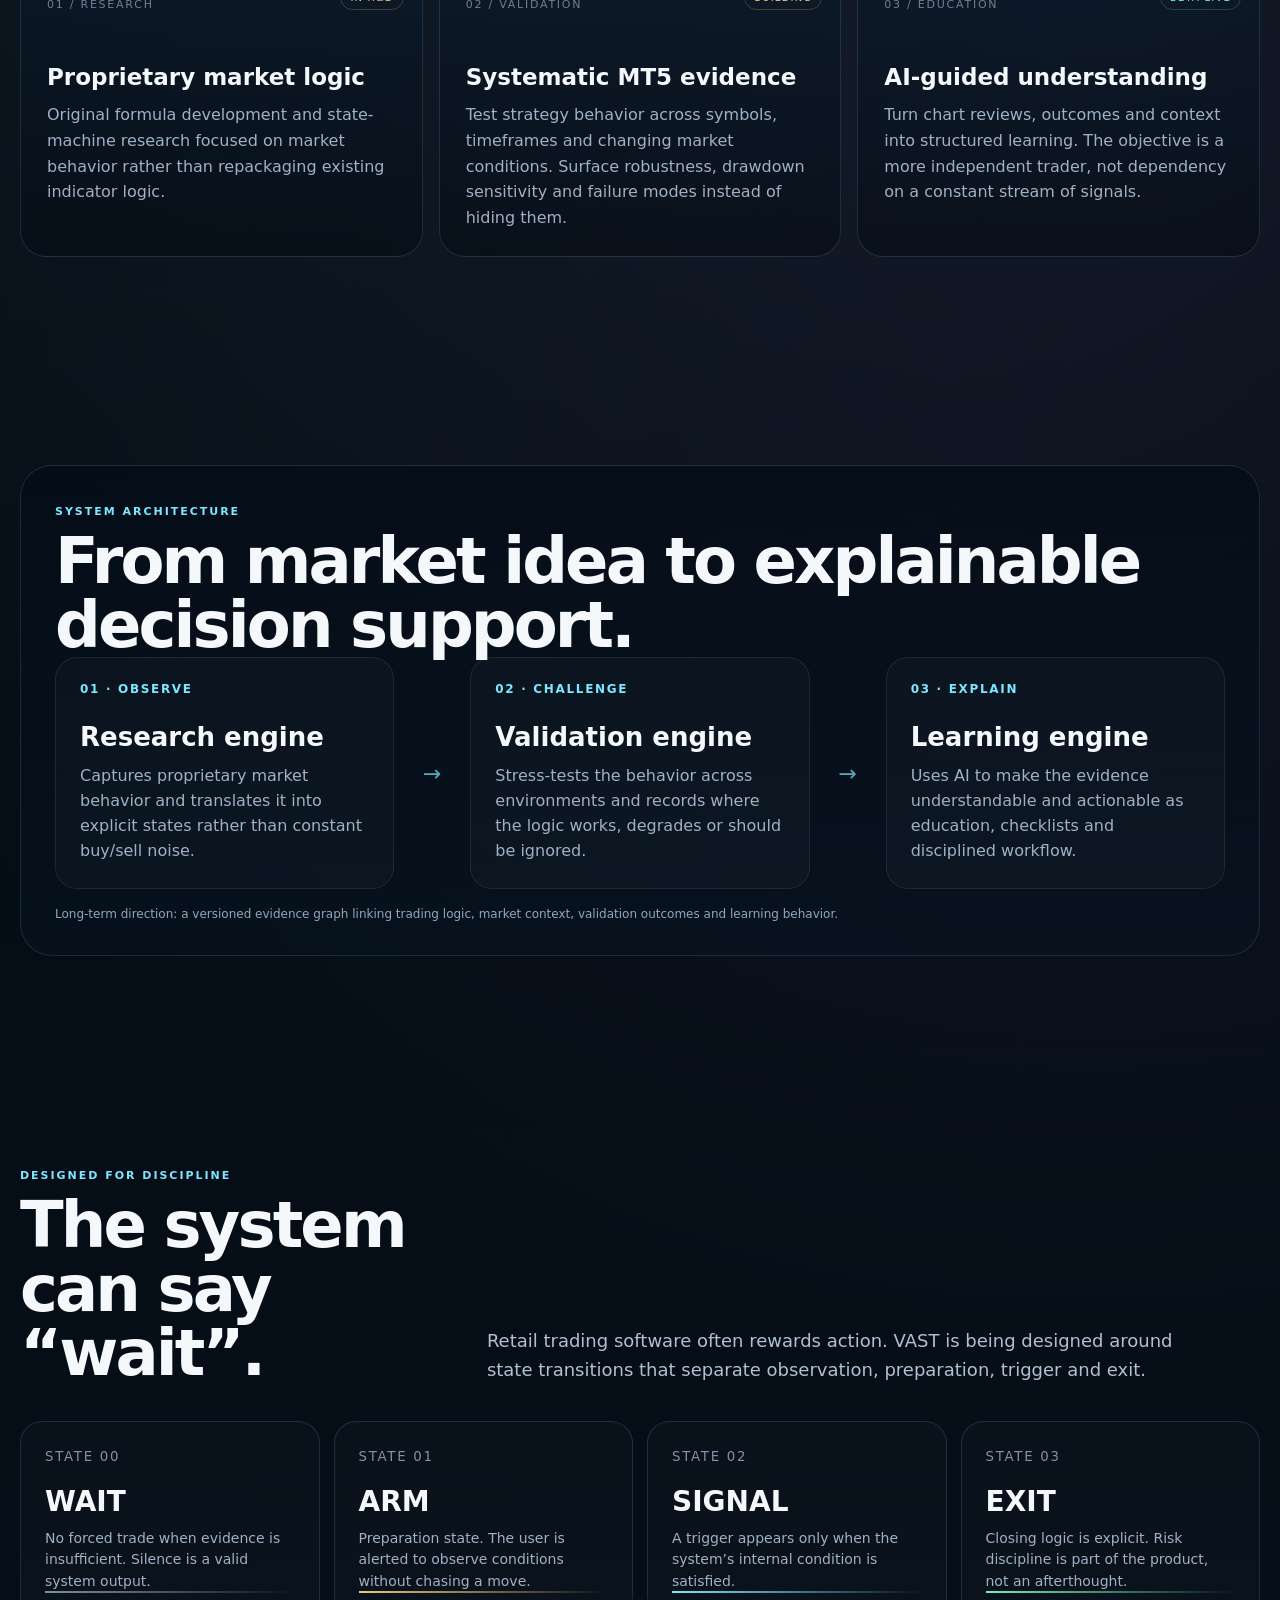
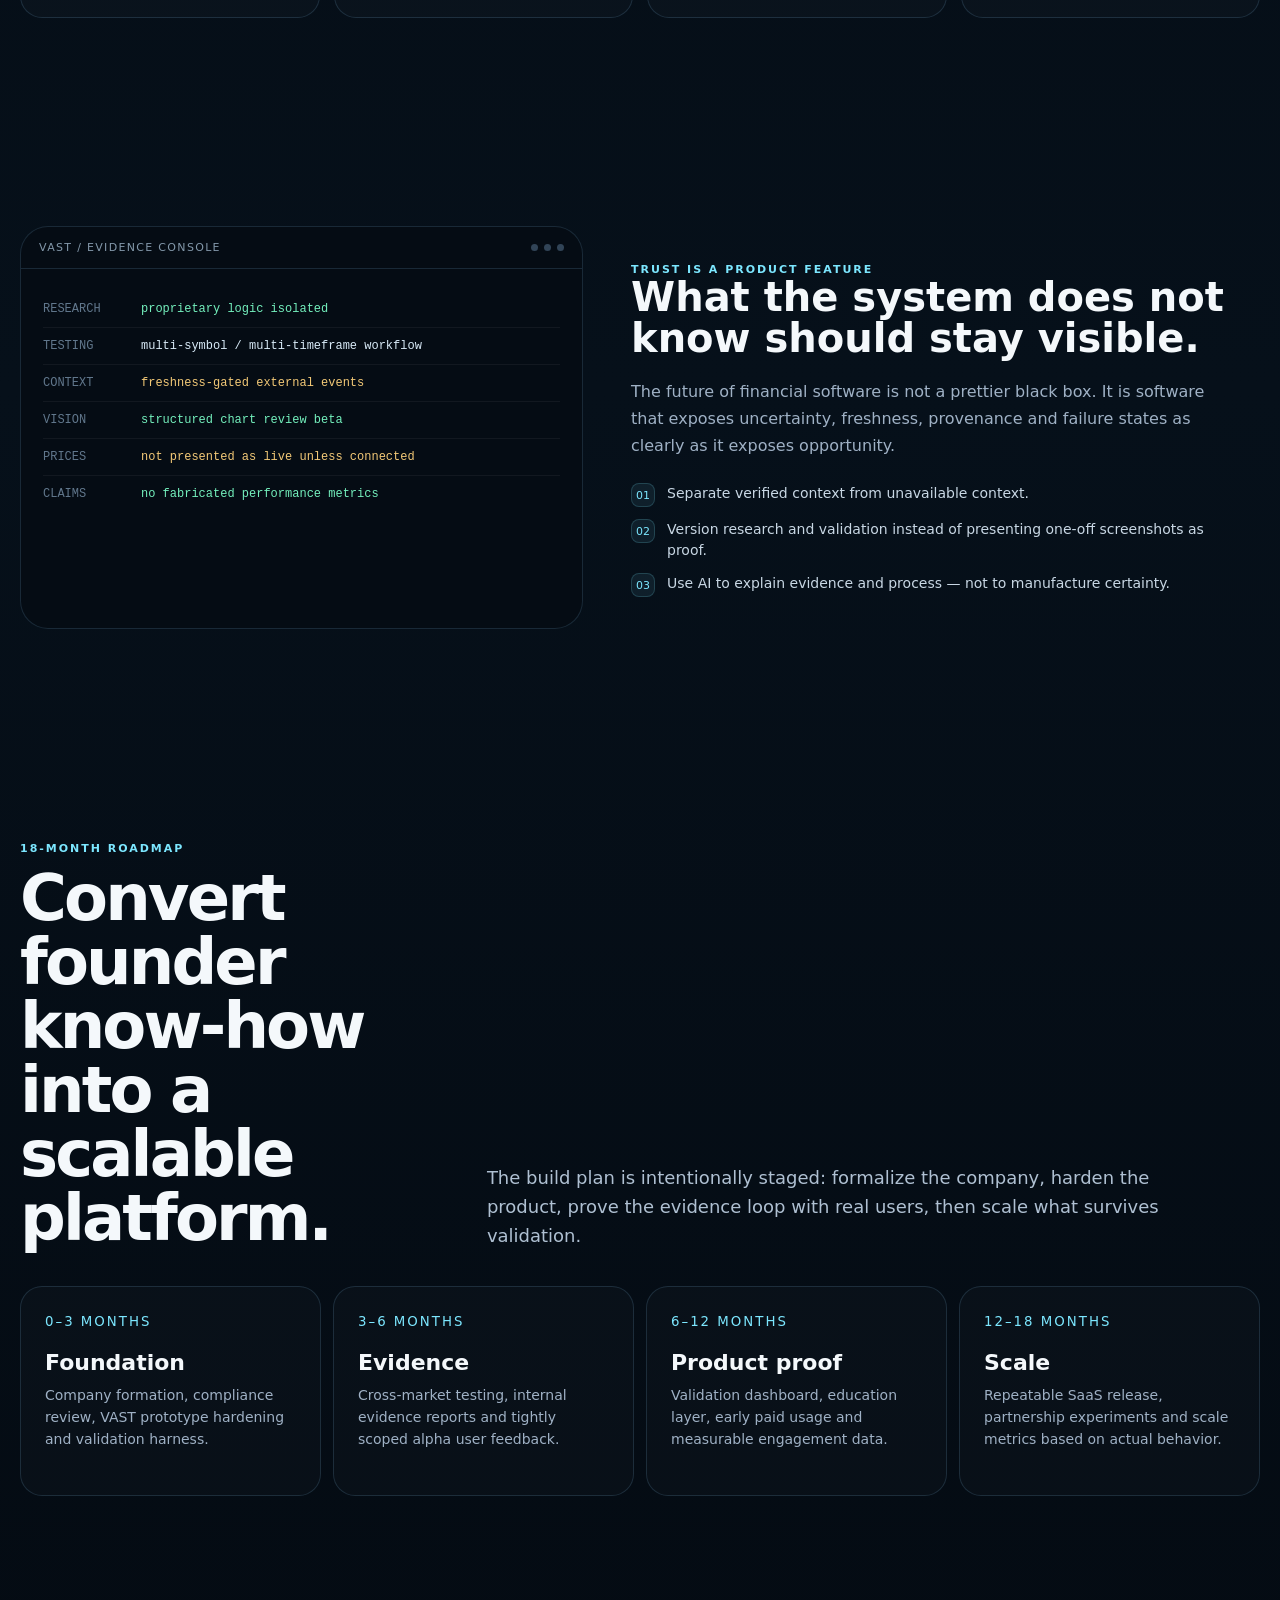
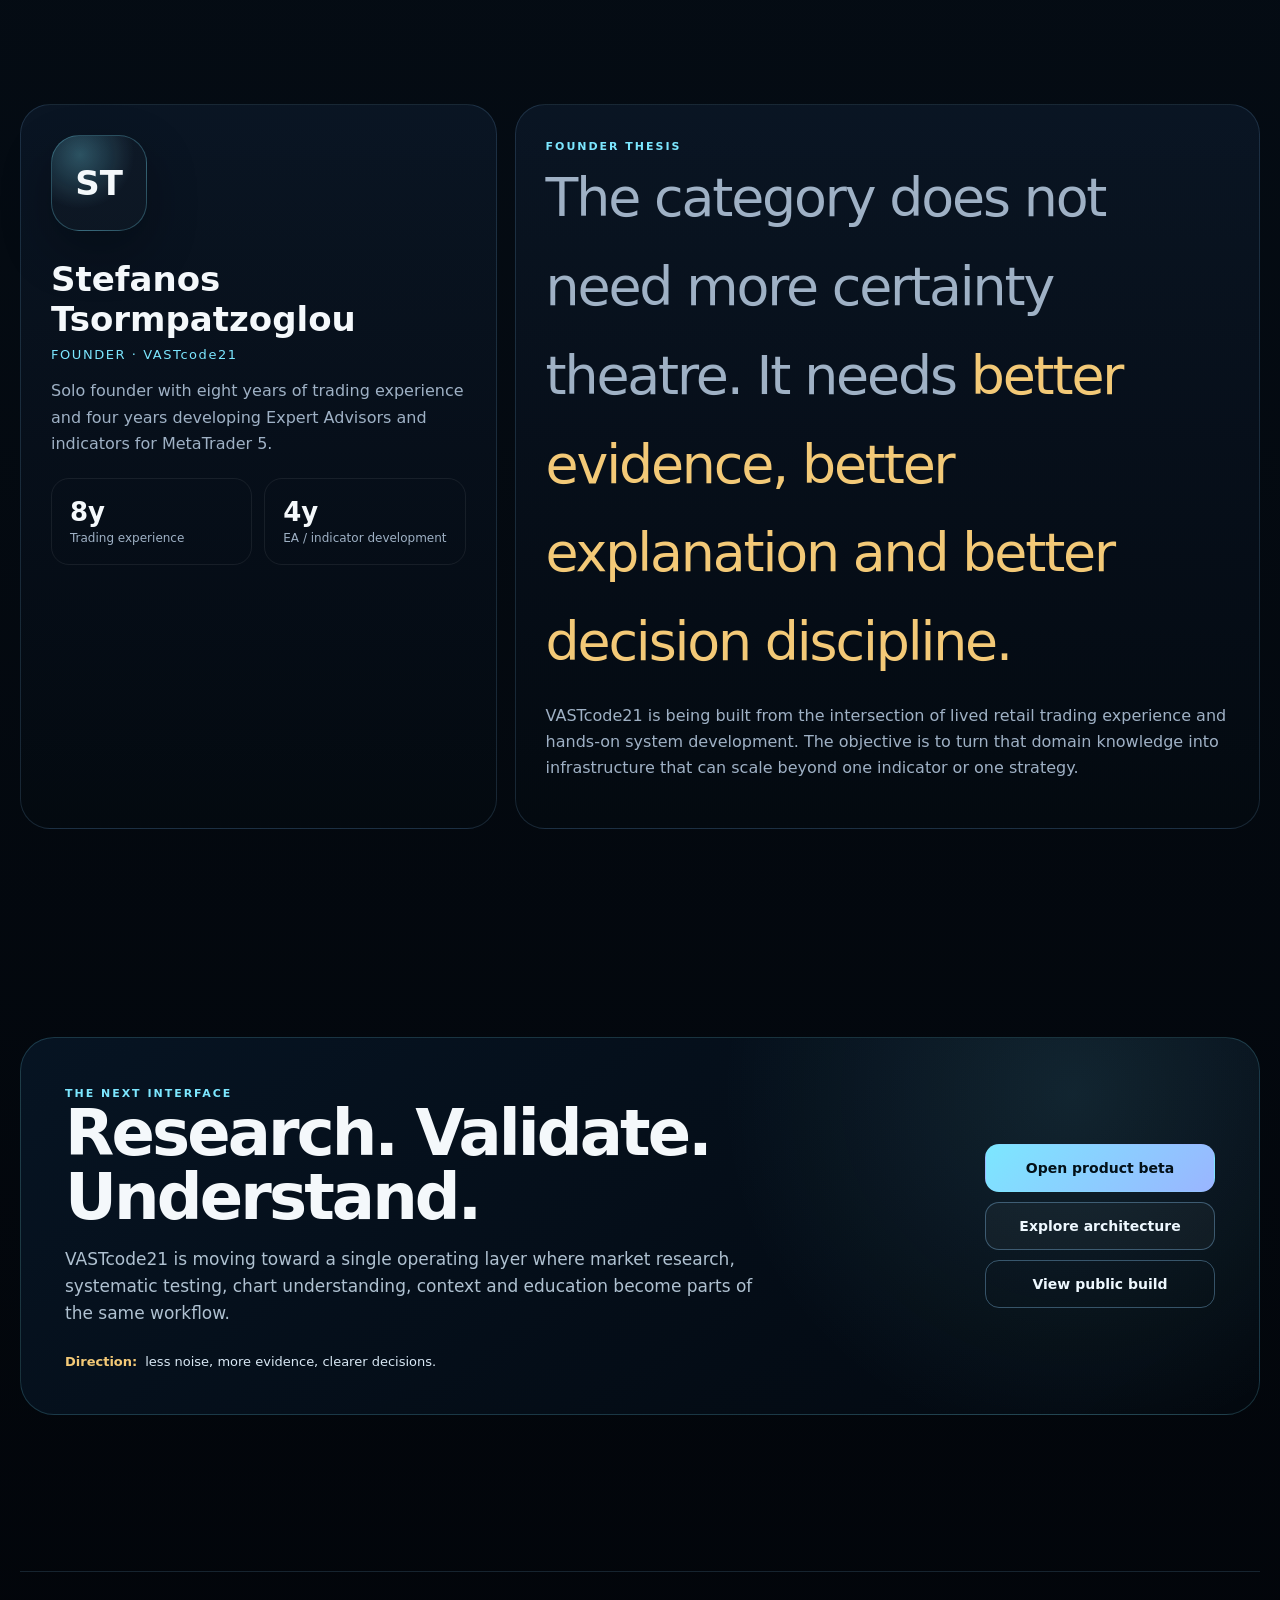
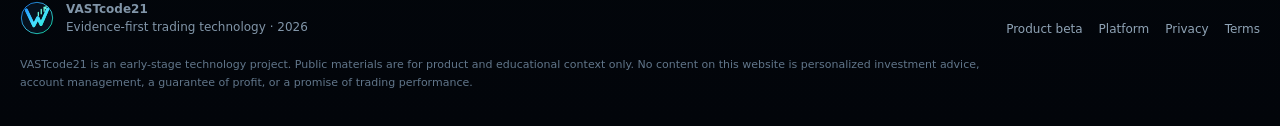
==== commit 09404b29: "Make public site product-first with no investor language" ====
--- a/site/index.html
+++ b/site/index.html
@@ -33,7 +33,7 @@
         <a href="#evidence">Evidence</a>
         <a href="#roadmap">Roadmap</a>
         <a href="#founder">Founder</a>
-        <a href="investor-deck.html">Investor deck</a>
+        <a href="#principles">Principles</a>
         <a class="nav-cta" href="app.html">Open product beta</a>
       </nav>
       <button class="menu-toggle" type="button" aria-label="Toggle menu">Menu</button>
@@ -44,12 +44,12 @@
     <section class="hero">
       <div class="wrap hero-grid">
         <div data-reveal>
-          <span class="eyebrow"><i></i> PRE-SEED · BUILDING IN PUBLIC WITH EVIDENCE</span>
+          <span class="eyebrow"><i></i> BUILDING IN PUBLIC WITH EVIDENCE</span>
           <h1>Trading technology<br><span>without the black box.</span></h1>
           <p class="hero-lead">VASTcode21 is building an evidence-first platform that combines proprietary market research, systematic MT5 validation and AI-guided education — so trading systems can be tested, explained and understood before they are trusted.</p>
           <div class="hero-actions">
             <a class="btn primary" href="app.html">Enter VAST Tutor AI <span>↗</span></a>
-            <a class="btn" href="investor-deck.html">Open investor deck</a>
+            <a class="btn" href="#platform">Explore the platform</a>
             <button class="btn ghost" type="button" data-command-open>Explore system /</button>
           </div>
           <div class="microtrust">
@@ -70,11 +70,11 @@
       </div>
     </section>
 
-    <section class="metrics" aria-label="Company snapshot">
+    <section class="metrics" aria-label="VASTcode21 snapshot">
       <div class="wrap metric-grid">
         <div class="metric" data-reveal><b>8 years</b><span>Founder trading experience</span></div>
         <div class="metric" data-reveal><b>4 years</b><span>EA & indicator development</span></div>
-        <div class="metric" data-reveal><b>€500k</b><span>Target pre-seed round</span></div>
+        <div class="metric" data-reveal><b>3 layers</b><span>Research, validation and AI-guided learning</span></div>
         <div class="metric" data-reveal><b>Global</b><span>Built in Europe for international retail markets</span></div>
       </div>
     </section>
@@ -123,7 +123,7 @@
       </div>
     </section>
 
-    <section class="section">
+    <section class="section" id="principles">
       <div class="wrap console">
         <div class="console-panel" data-reveal>
           <div class="console-top"><span>VAST / EVIDENCE CONSOLE</span><div class="console-dots"><i></i><i></i><i></i></div></div>
@@ -153,13 +153,13 @@
       <div class="wrap">
         <div class="section-head" data-reveal>
           <div><span class="kicker">18-MONTH ROADMAP</span><h2>Convert founder know-how into a scalable platform.</h2></div>
-          <p>The pre-seed plan is intentionally staged: formalize the company, harden the product, prove the evidence loop with real users, then scale what survives validation.</p>
+          <p>The build plan is intentionally staged: formalize the company, harden the product, prove the evidence loop with real users, then scale what survives validation.</p>
         </div>
         <div class="roadmap">
           <article class="mile" data-reveal><small>0–3 MONTHS</small><h3>Foundation</h3><p>Company formation, compliance review, VAST prototype hardening and validation harness.</p></article>
           <article class="mile" data-reveal><small>3–6 MONTHS</small><h3>Evidence</h3><p>Cross-market testing, internal evidence reports and tightly scoped alpha user feedback.</p></article>
           <article class="mile" data-reveal><small>6–12 MONTHS</small><h3>Product proof</h3><p>Validation dashboard, education layer, early paid usage and measurable engagement data.</p></article>
-          <article class="mile" data-reveal><small>12–18 MONTHS</small><h3>Scale</h3><p>Repeatable SaaS release, partnership experiments and next-round metrics based on actual behavior.</p></article>
+          <article class="mile" data-reveal><small>12–18 MONTHS</small><h3>Scale</h3><p>Repeatable SaaS release, partnership experiments and scale metrics based on actual behavior.</p></article>
         </div>
       </div>
     </section>
@@ -187,14 +187,14 @@
     <section class="section">
       <div class="wrap investor-room" data-reveal>
         <div>
-          <span class="kicker">INVESTOR ROOM</span>
-          <h2>Pre-seed: €500,000</h2>
-          <p>Capital is intended for product engineering, systematic validation infrastructure, data and testing, AI education, compliance readiness and first structured customer validation. Current stage: pre-incorporation, founder-led R&D and product beta.</p>
-          <div class="ask-pill"><b>Target:</b> turn proprietary research into a defensible evidence-first fintech platform.</div>
+          <span class="kicker">THE NEXT INTERFACE</span>
+          <h2>Research. Validate. Understand.</h2>
+          <p>VASTcode21 is moving toward a single operating layer where market research, systematic testing, chart understanding, context and education become parts of the same workflow.</p>
+          <div class="ask-pill"><b>Direction:</b> less noise, more evidence, clearer decisions.</div>
         </div>
         <div class="room-actions">
-          <a class="btn primary" href="investor-deck.html">View investor deck</a>
-          <a class="btn" href="app.html">Open product beta</a>
+          <a class="btn primary" href="app.html">Open product beta</a>
+          <a class="btn" href="#platform">Explore architecture</a>
           <a class="btn ghost" href="https://github.com/twentyones23415-max/VASTcode21-runner" target="_blank" rel="noopener">View public build</a>
         </div>
       </div>
@@ -205,9 +205,9 @@
     <div class="wrap">
       <div class="footgrid">
         <div class="footbrand"><img src="logo-mark.svg" alt=""><p><strong>VASTcode21</strong><br>Evidence-first trading technology · <span id="year"></span></p></div>
-        <div class="footlinks"><a href="app.html">Product beta</a><a href="investor-deck.html">Investor deck</a><a href="privacy.html">Privacy</a><a href="terms.html">Terms</a></div>
-      </div>
-      <div class="disclaimer">VASTcode21 is an early-stage technology project. Public materials are for product, educational and fundraising context only. No content on this website is personalized investment advice, account management, a guarantee of profit, or a promise of trading performance.</div>
+        <div class="footlinks"><a href="app.html">Product beta</a><a href="#platform">Platform</a><a href="privacy.html">Privacy</a><a href="terms.html">Terms</a></div>
+      </div>
+      <div class="disclaimer">VASTcode21 is an early-stage technology project. Public materials are for product and educational context only. No content on this website is personalized investment advice, account management, a guarantee of profit, or a promise of trading performance.</div>
     </div>
   </footer>
 </div>
@@ -218,8 +218,8 @@
     <div class="modal-head"><strong>VAST / NAVIGATE</strong><button class="modal-close" type="button" aria-label="Close">×</button></div>
     <div class="palette">
       <a href="app.html"><b>Product beta</b><span>Open Tutor AI, Vision AI, Outcome Lab and verified context.</span></a>
-      <a href="investor-deck.html"><b>Investor deck</b><span>Open the current VASTcode21 pre-seed narrative.</span></a>
       <a href="#platform"><b>Platform architecture</b><span>See how research, validation and education connect.</span></a>
+      <a href="#principles"><b>Trust principles</b><span>See how VAST handles uncertainty, freshness and evidence.</span></a>
       <a href="#roadmap"><b>18-month roadmap</b><span>See the staged path from R&D to scalable fintech.</span></a>
     </div>
   </div>
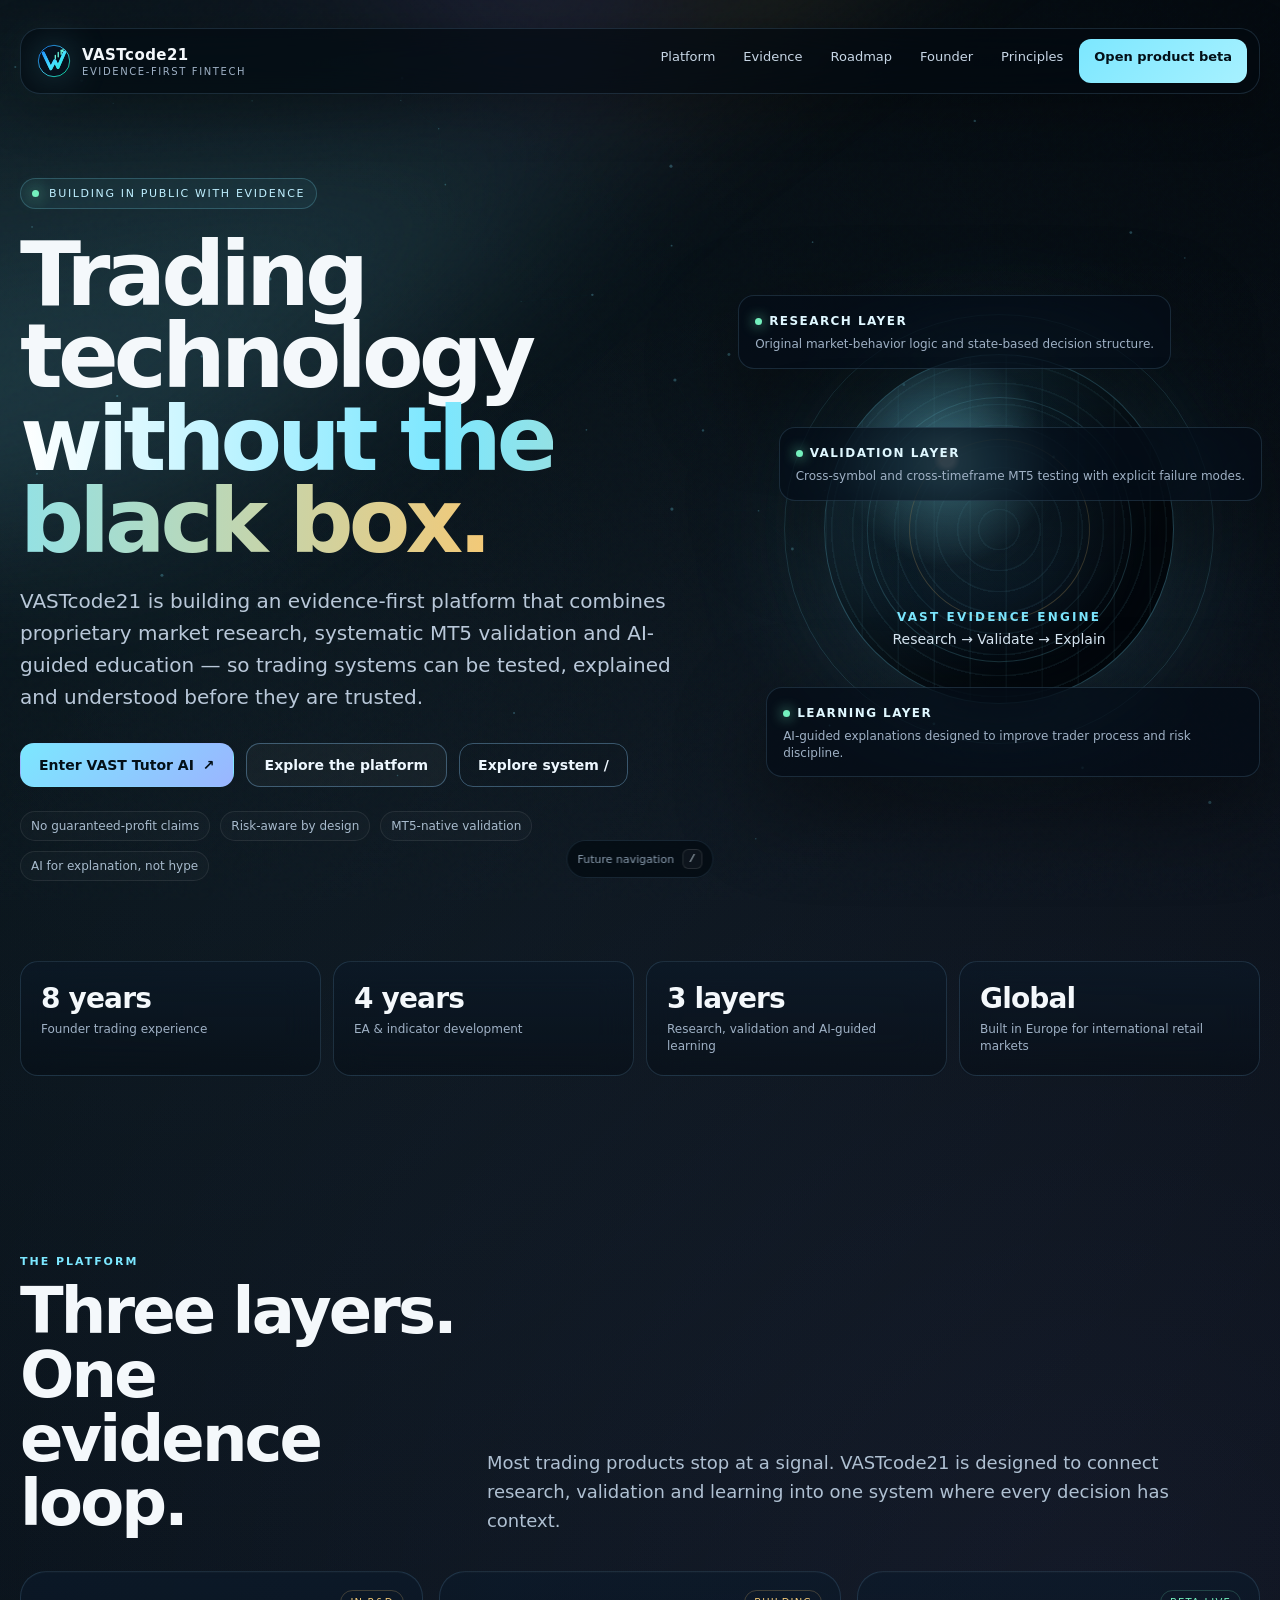
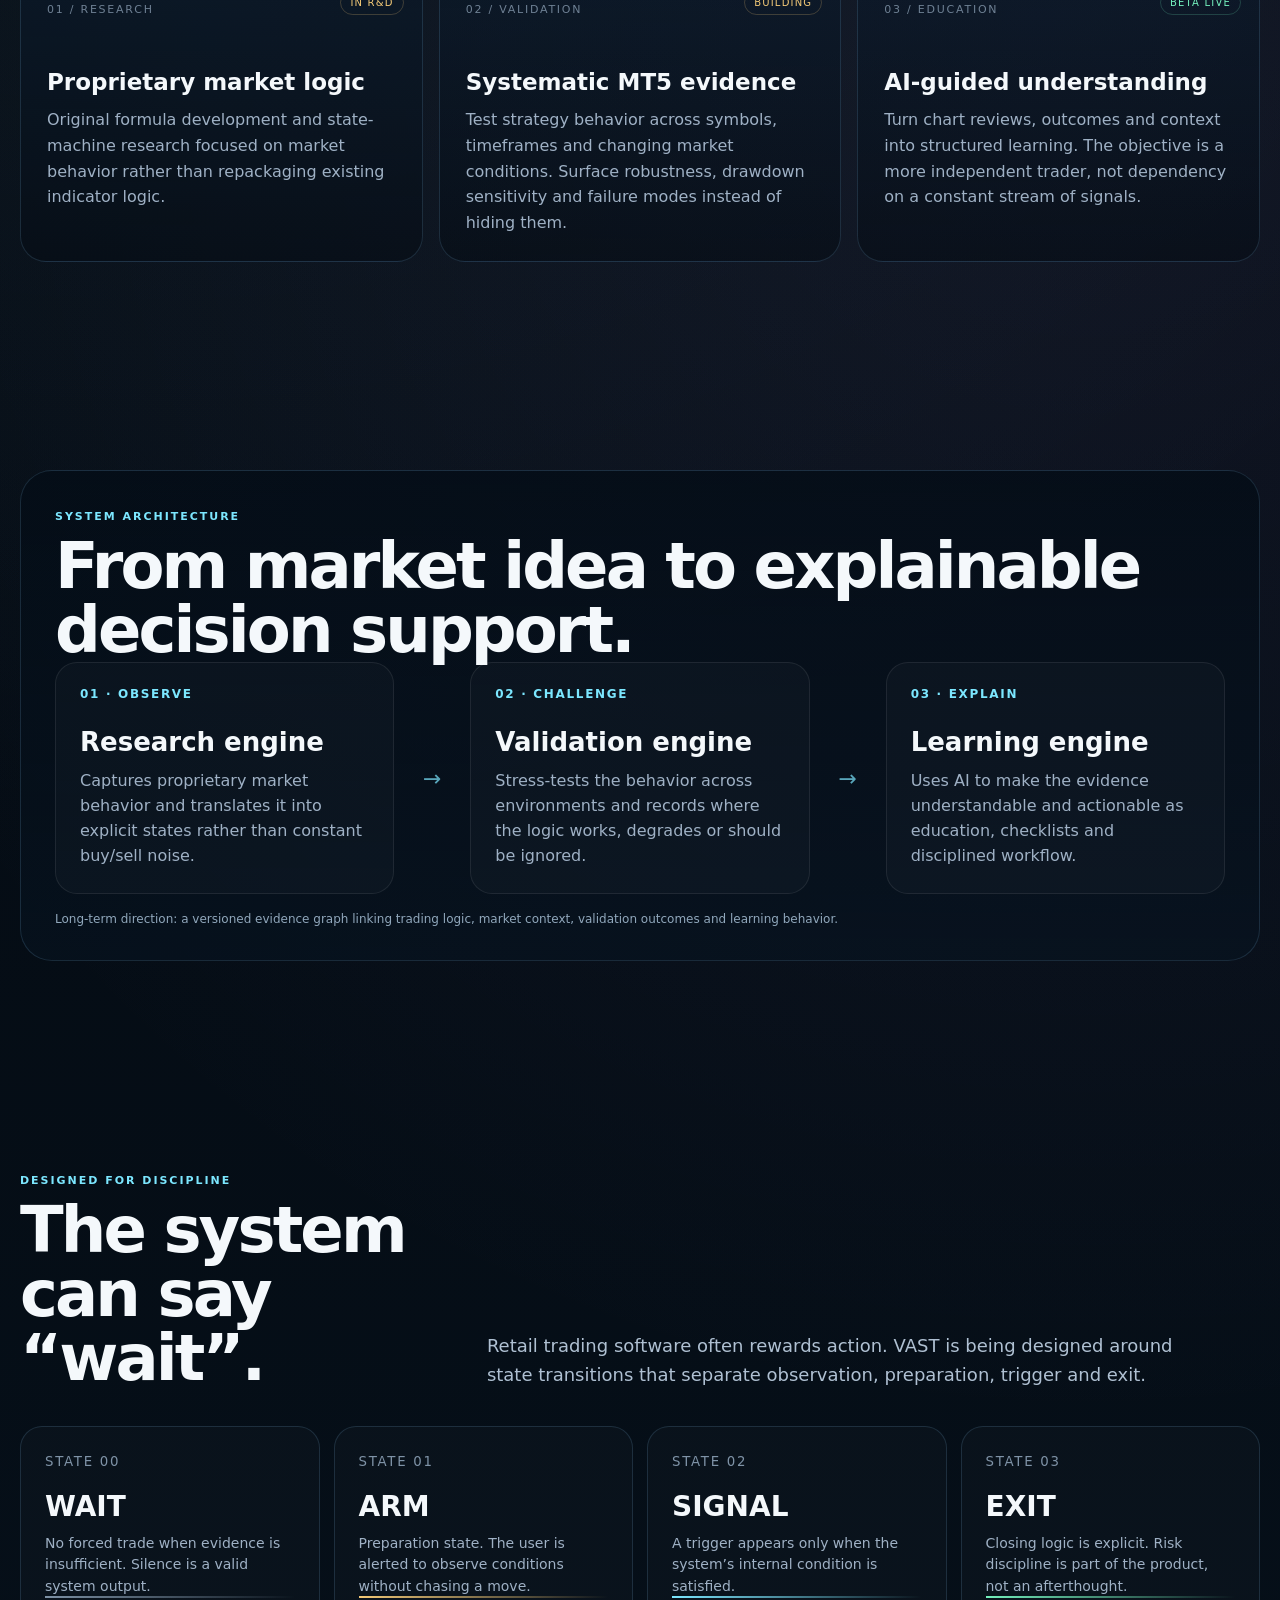
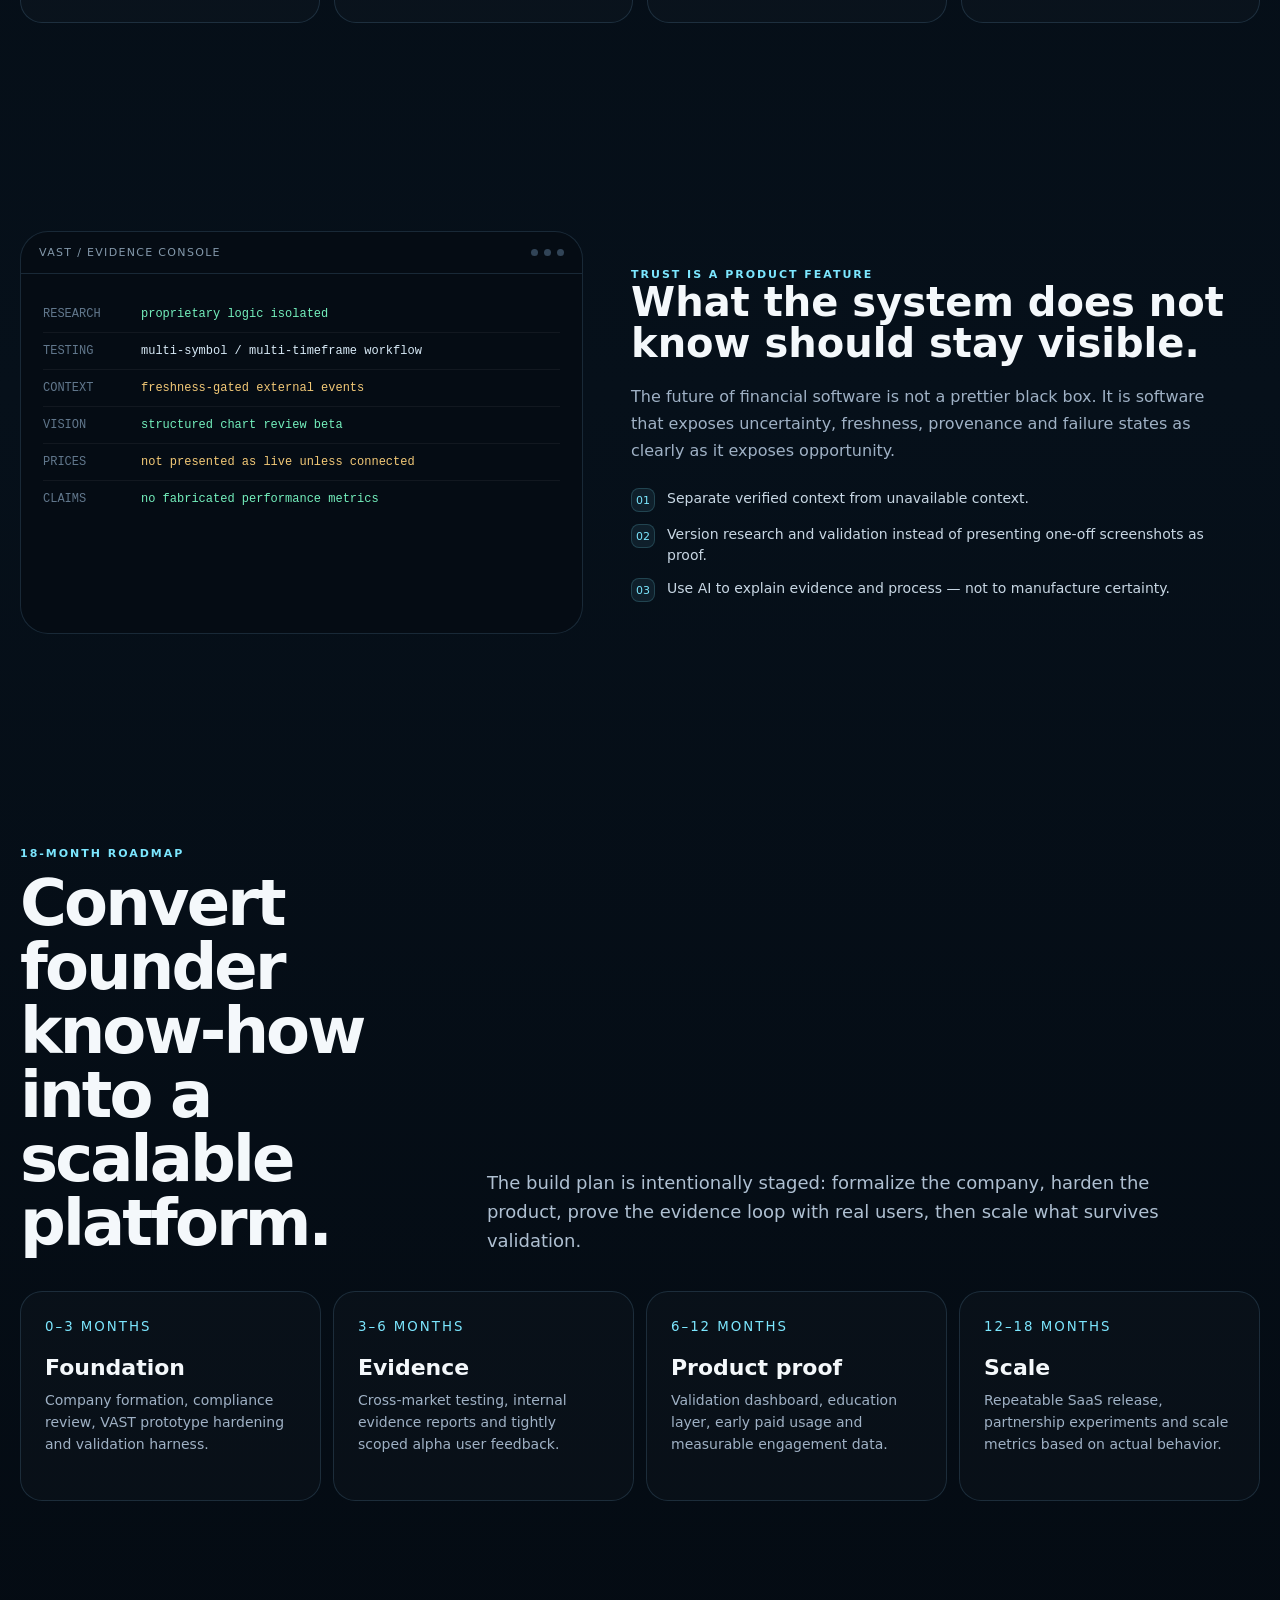
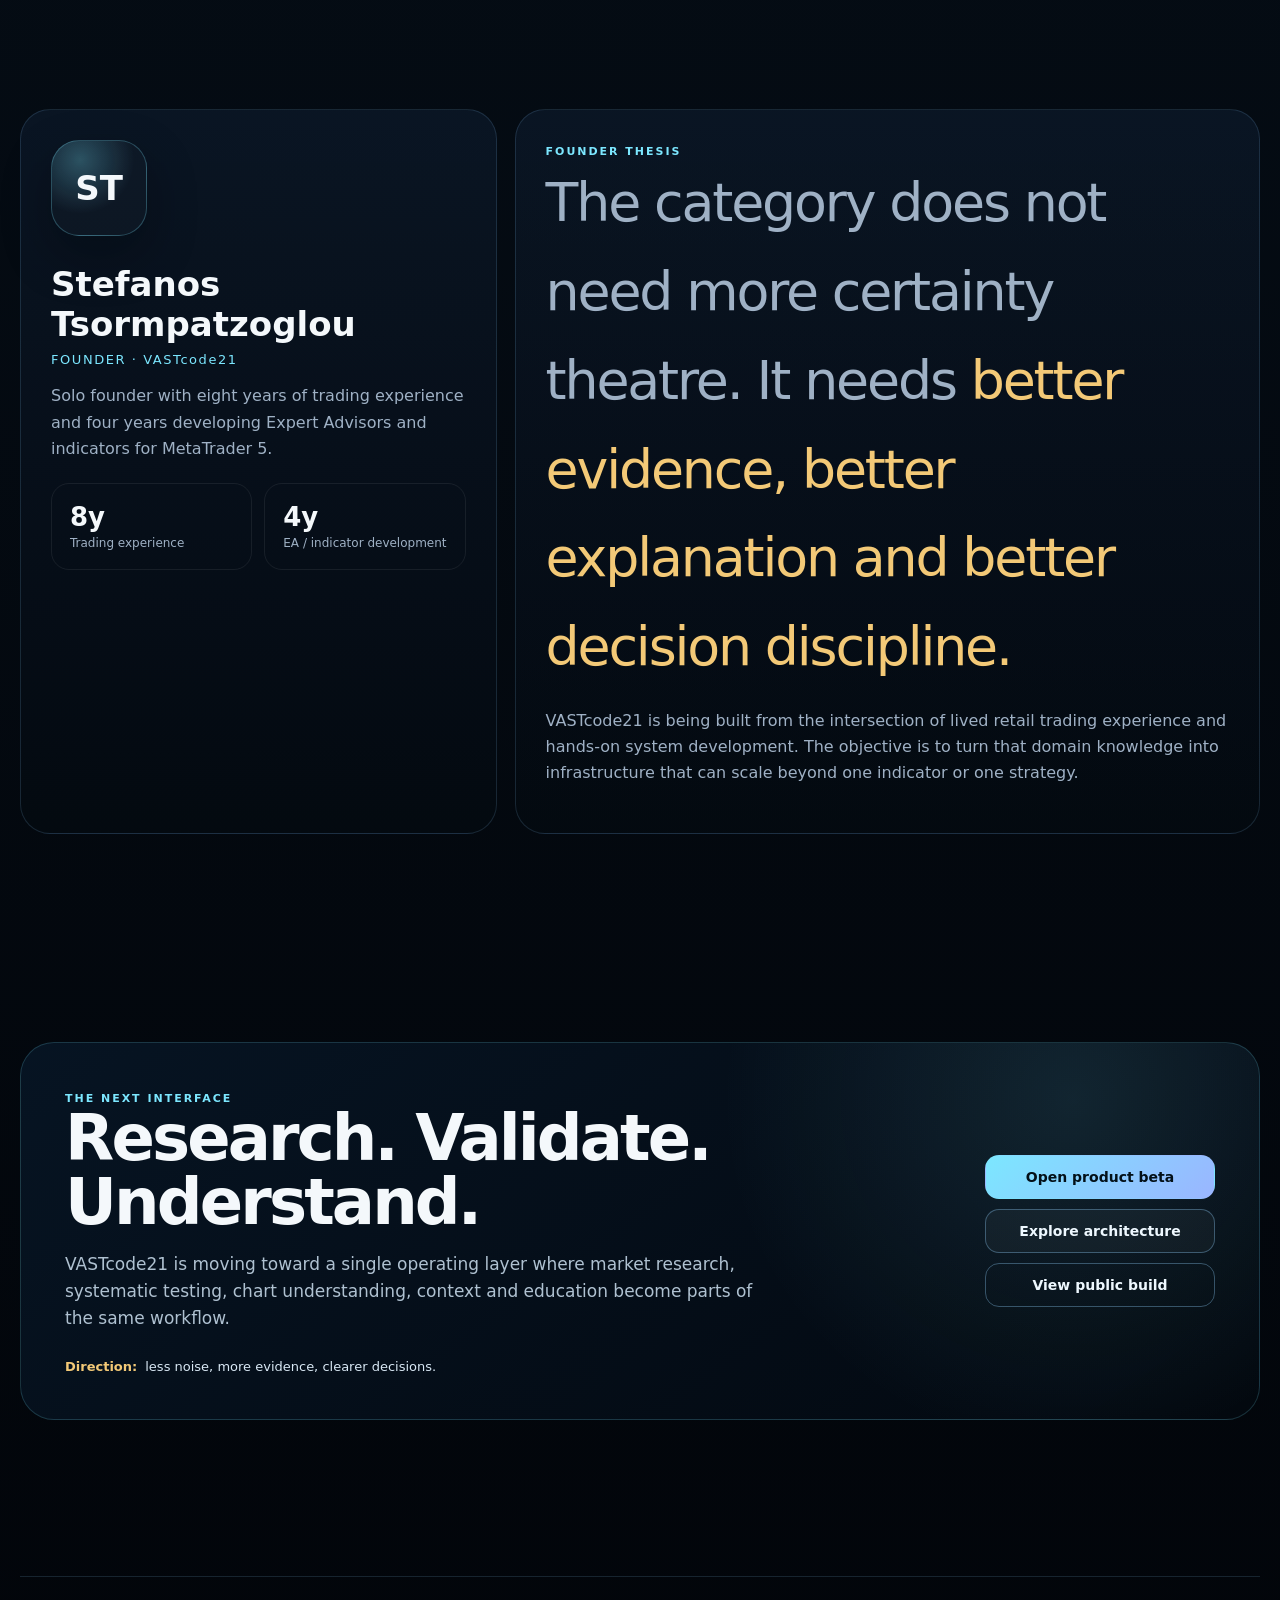
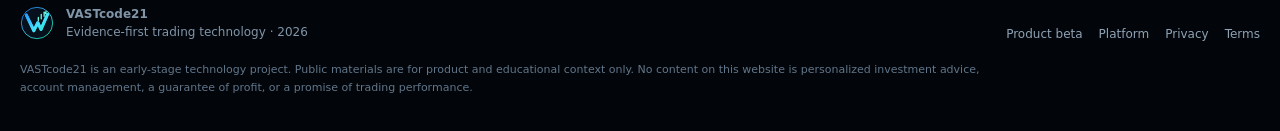
==== commit 2d07b146: "Wire dedicated responsive styles for phones and tablets" ====
--- a/site/index.html
+++ b/site/index.html
@@ -14,6 +14,7 @@
 <meta property="og:url" content="https://vastcode21.com/">
 <link rel="icon" type="image/svg+xml" href="logo-mark.svg">
 <link rel="stylesheet" href="future.css">
+<link rel="stylesheet" href="responsive.css">
 <script type="application/ld+json">{"@context":"https://schema.org","@type":"WebSite","name":"VASTcode21","url":"https://vastcode21.com/","description":"Evidence-first trading technology platform combining proprietary research, systematic MT5 validation and AI-guided education."}</script>
 </head>
 <body>
--- a/site/responsive.css
+++ b/site/responsive.css
@@ -0,0 +1,122 @@
+/* VASTcode21 responsive layer — phones, tablets, touch and compact laptops */
+html{-webkit-text-size-adjust:100%;text-size-adjust:100%}
+body{min-width:0}
+img,svg,canvas{max-width:100%}
+a,button{-webkit-tap-highlight-color:transparent;touch-action:manipulation}
+.btn,.nav a,.menu-toggle{min-height:44px}
+
+@media (max-width:1180px){
+  .wrap{width:min(calc(100% - 32px),var(--max))}
+  .hero-grid{gap:34px;grid-template-columns:1.04fr .96fr}
+  .hero h1{font-size:clamp(52px,6.7vw,78px)}
+  .orb-shell{min-height:520px}
+  .orb-halo{width:390px;height:390px}
+  .orb{width:320px;height:320px}
+  .fc1{left:6px}.fc2{right:4px}.fc3{left:20px}
+  .nav a,.nav button{padding-inline:10px}
+}
+
+@media (max-width:1024px){
+  .topbar{top:max(8px,env(safe-area-inset-top))}
+  .navshell{position:relative}
+  .nav{display:none;position:absolute;top:calc(100% + 10px);left:0;right:0;z-index:50;flex-direction:column;align-items:stretch;padding:10px;border:1px solid var(--line-strong);border-radius:18px;background:rgba(4,12,20,.96);backdrop-filter:blur(24px);box-shadow:0 24px 70px rgba(0,0,0,.45)}
+  .nav.open{display:flex}
+  .nav a,.nav button{width:100%;justify-content:flex-start;padding:12px 14px}
+  .nav-cta{text-align:center!important;justify-content:center!important;margin-top:4px}
+  .menu-toggle{display:inline-flex;align-items:center;justify-content:center;border:1px solid var(--line)!important;background:rgba(255,255,255,.035)!important;color:#dbeaf5!important;padding:0 14px;border-radius:12px;cursor:pointer}
+  .hero{min-height:auto;padding:72px 0 54px}
+  .hero-grid{grid-template-columns:1fr;gap:20px}
+  .hero-lead{max-width:760px}
+  .orb-shell{min-height:490px;margin-top:4px}
+  .metric-grid{grid-template-columns:repeat(2,minmax(0,1fr))}
+  .section-head,.console,.founder,.investor-room{grid-template-columns:1fr}
+  .section-head{gap:18px;align-items:start}
+  .grid-3{grid-template-columns:repeat(2,minmax(0,1fr))}
+  .grid-3 .card:last-child{grid-column:1/-1}
+  .arch-grid{grid-template-columns:1fr}
+  .arch-link{transform:rotate(90deg);min-height:42px}
+  .state-machine{grid-template-columns:repeat(2,minmax(0,1fr))}
+  .roadmap{grid-template-columns:repeat(2,minmax(0,1fr))}
+  .room-actions{grid-template-columns:repeat(2,minmax(0,1fr));min-width:0}
+  .room-actions .btn:last-child{grid-column:1/-1}
+}
+
+@media (max-width:820px){
+  .wrap{width:min(calc(100% - 28px),var(--max))}
+  .hero h1{font-size:clamp(48px,9vw,68px);line-height:.96}
+  .hero-lead{font-size:18px;line-height:1.58}
+  .orb-shell{min-height:455px}
+  .orb-halo{width:350px;height:350px}
+  .orb{width:286px;height:286px}
+  .float-card{min-width:160px;max-width:205px;padding:12px 13px}
+  .float-card p{font-size:11px}
+  .fc1{top:34px;left:0}.fc2{right:0;top:174px}.fc3{bottom:28px;left:20px}
+  .section{padding:84px 0}
+  .section h2{font-size:clamp(38px,7vw,54px)}
+  .section-head p{font-size:17px}
+  .architecture{padding:26px}
+  .console-copy{padding:26px 8px 8px}
+  .console-copy h3{font-size:36px}
+  .founder-panel{padding:26px}
+  .investor-room{padding:32px}
+  .palette{grid-template-columns:1fr}
+}
+
+@media (max-width:640px){
+  .wrap{width:min(calc(100% - 22px),var(--max))}
+  .topbar{padding:8px 0}
+  .navshell{padding:8px 9px 8px 11px;border-radius:15px}
+  .brand{gap:9px}.brand img{width:31px;height:31px}.brand strong{font-size:14px}.brand small{font-size:8px;letter-spacing:.12em}
+  .hero{padding:46px 0 42px}
+  .eyebrow{font-size:9px;letter-spacing:.11em;white-space:normal;line-height:1.35}
+  .hero h1{font-size:clamp(42px,13vw,58px);letter-spacing:-.05em;margin-top:20px}
+  .hero-lead{font-size:16px;line-height:1.58;margin-bottom:24px}
+  .hero-actions{display:grid;grid-template-columns:1fr;gap:9px}
+  .hero-actions .btn{width:100%}
+  .microtrust{gap:7px;margin-top:18px}.microtrust span{font-size:10px;padding:6px 8px}
+  .orb-shell{min-height:405px;margin:0 -5px}
+  .orb-halo{width:294px;height:294px}
+  .orb{width:244px;height:244px}
+  .orb-label{bottom:42px}.orb-label b{font-size:10px}.orb-label span{font-size:12px}
+  .float-card{min-width:0;width:150px;max-width:43vw;padding:10px 11px;border-radius:13px}
+  .float-card strong{font-size:9px;letter-spacing:.08em}.float-card p{font-size:9px;line-height:1.35;margin-top:5px}
+  .fc1{top:12px;left:0}.fc2{top:148px;right:0}.fc3{bottom:10px;left:8px}
+  .metrics{padding-bottom:48px}.metric-grid{grid-template-columns:1fr 1fr;gap:9px}.metric{padding:16px;border-radius:15px}.metric b{font-size:22px}.metric span{font-size:10px}
+  .section{padding:68px 0}.section-head{margin-bottom:26px}.section h2{font-size:clamp(36px,10.5vw,46px)}.section-head p{font-size:15px}
+  .grid-3,.state-machine,.roadmap{grid-template-columns:1fr}.grid-3 .card:last-child{grid-column:auto}
+  .card{padding:21px;min-height:218px;border-radius:20px}.card h3{font-size:21px;margin-top:46px}.card p{font-size:14px}
+  .architecture{padding:19px;border-radius:24px}.architecture h2{font-size:36px}.arch-node{padding:20px;min-height:0}.arch-node h3{font-size:23px;margin:20px 0 10px}.arch-link{min-height:34px}
+  .state{padding:20px;min-height:170px}.state h3{font-size:25px}
+  .console-panel{border-radius:22px}.console-body{padding:16px}.console-line{grid-template-columns:72px 1fr;gap:8px;font-size:10px;overflow-wrap:anywhere}.console-copy{padding:24px 2px 0}.console-copy h3{font-size:34px}.console-copy p{font-size:15px}
+  .founder{gap:12px}.founder-panel{padding:22px;border-radius:23px}.founder-mark{width:76px;height:76px;border-radius:22px;font-size:27px}.founder h3{font-size:28px;margin-top:22px}.founder-stats{grid-template-columns:1fr 1fr}.thesis{font-size:36px}
+  .investor-room{padding:24px;border-radius:24px}.investor-room p{font-size:15px}.room-actions{grid-template-columns:1fr}.room-actions .btn:last-child{grid-column:auto}
+  .footgrid{grid-template-columns:1fr;align-items:start}.footlinks{justify-content:flex-start;gap:12px}.disclaimer{font-size:10px}
+  .command{display:none}
+  .modal{padding:12px}.modal-card{padding:17px;border-radius:20px}
+}
+
+@media (max-width:420px){
+  .brand small{display:none}
+  .menu-toggle{padding-inline:12px;font-size:12px}
+  .hero h1{font-size:clamp(39px,13vw,50px)}
+  .metric-grid{grid-template-columns:1fr}
+  .orb-shell{min-height:370px}
+  .orb-halo{width:260px;height:260px}.orb{width:216px;height:216px}
+  .float-card{width:132px;max-width:42vw}.fc2{top:132px}.fc3{bottom:4px}
+  .founder-stats{grid-template-columns:1fr}
+  .architecture h2,.console-copy h3,.thesis{font-size:32px}
+}
+
+@media (max-height:560px) and (orientation:landscape){
+  .hero{padding-top:36px}.hero-grid{grid-template-columns:1.05fr .95fr;align-items:center}.orb-shell{min-height:330px}.orb-halo{width:250px;height:250px}.orb{width:210px;height:210px}.float-card{display:none}
+}
+
+@media (hover:none) and (pointer:coarse){
+  .btn:hover{transform:none;box-shadow:none}
+  .card:before{display:none}
+}
+
+@supports(padding:max(0px)){
+  .footer{padding-bottom:max(34px,env(safe-area-inset-bottom))}
+  .modal-card{margin-bottom:env(safe-area-inset-bottom)}
+}
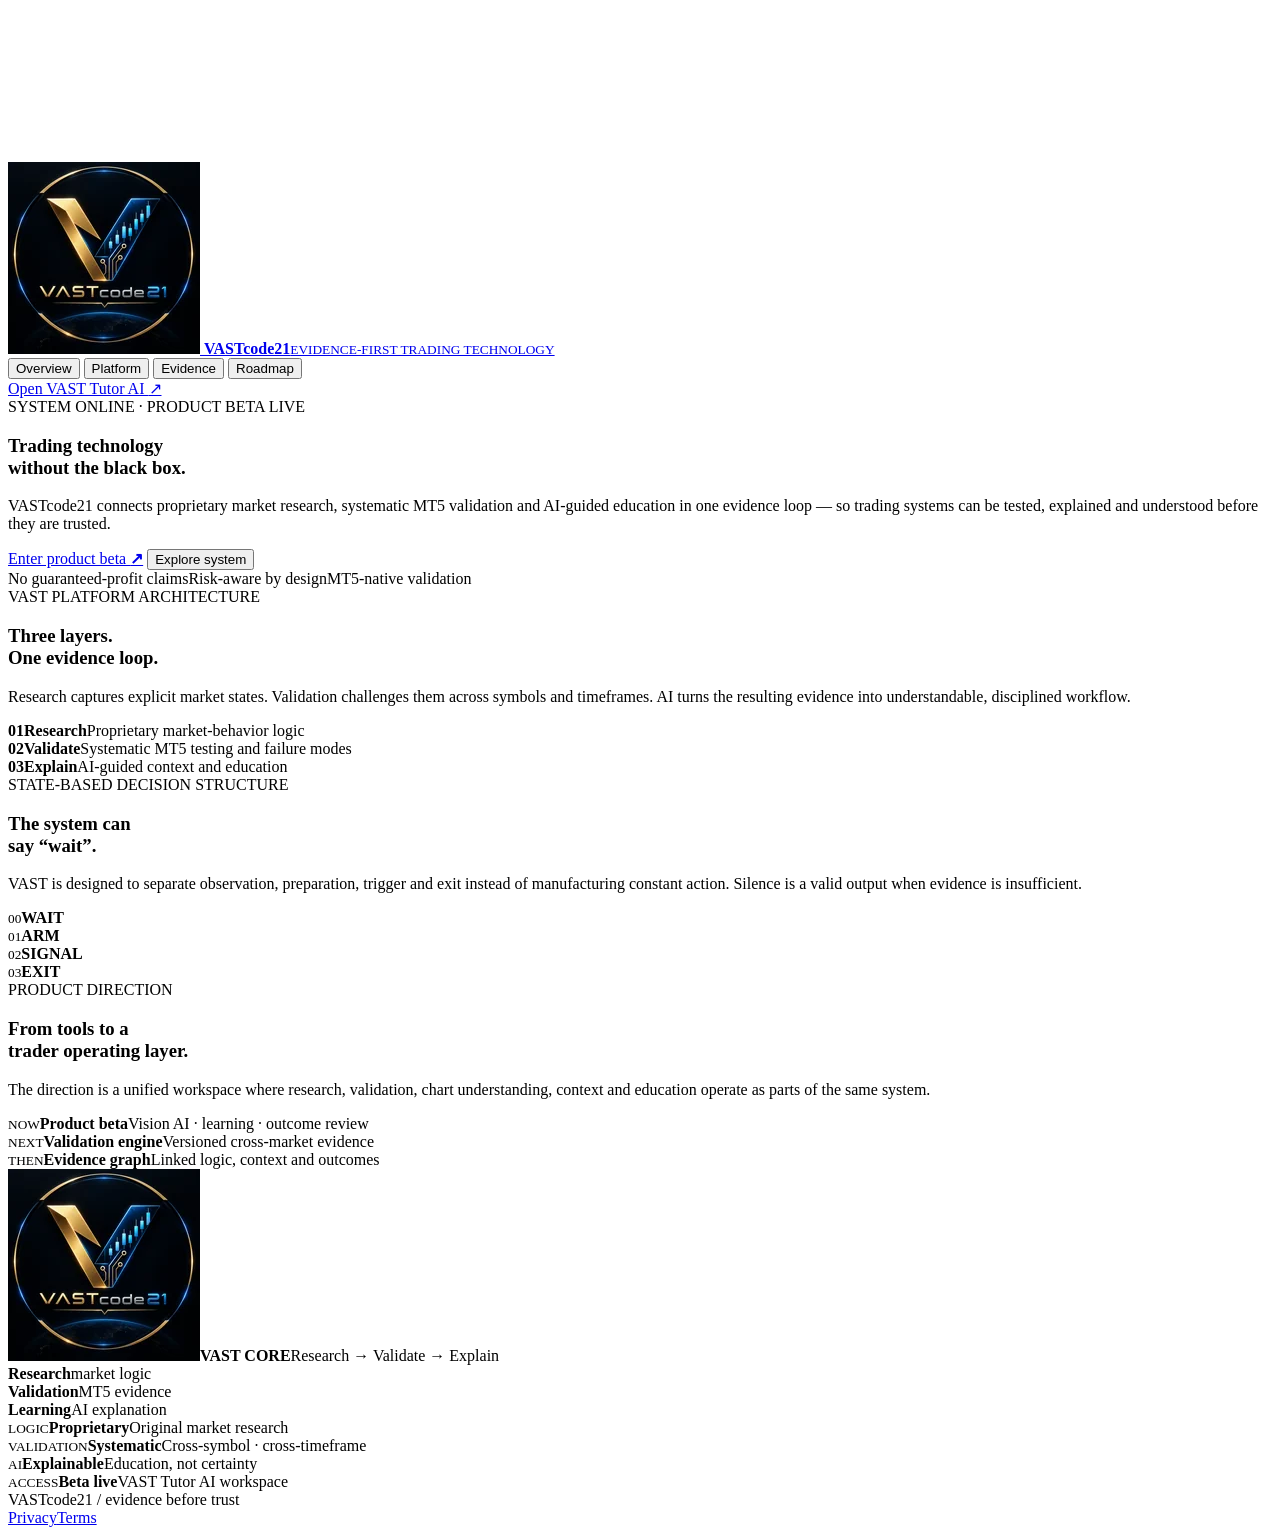
==== commit 0354ff76: "Rebuild homepage as private one-screen VAST interface" ====
--- a/site/index.html
+++ b/site/index.html
@@ -3,229 +3,118 @@
 <head>
 <meta charset="utf-8">
 <meta name="viewport" content="width=device-width,initial-scale=1,viewport-fit=cover">
-<meta name="theme-color" content="#03060b">
+<meta name="theme-color" content="#02070d">
 <title>VASTcode21 — Evidence-first trading technology</title>
-<meta name="description" content="VASTcode21 is building an evidence-first fintech platform for retail traders: proprietary market research, systematic MT5 validation and AI-guided education.">
+<meta name="description" content="VASTcode21 combines proprietary market research, systematic MT5 validation and AI-guided education in one evidence-first trading technology platform.">
 <meta name="robots" content="index,follow">
 <link rel="canonical" href="https://vastcode21.com/">
 <meta property="og:title" content="VASTcode21 — Evidence-first trading technology">
-<meta property="og:description" content="Research. Validate. Understand. A fintech platform designed to turn trading systems into testable, explainable, risk-aware decision tools.">
+<meta property="og:description" content="Research. Validate. Understand. Trading technology designed around evidence, explainability and risk discipline.">
 <meta property="og:type" content="website">
 <meta property="og:url" content="https://vastcode21.com/">
-<link rel="icon" type="image/svg+xml" href="logo-mark.svg">
-<link rel="stylesheet" href="future.css">
-<link rel="stylesheet" href="responsive.css">
-<script type="application/ld+json">{"@context":"https://schema.org","@type":"WebSite","name":"VASTcode21","url":"https://vastcode21.com/","description":"Evidence-first trading technology platform combining proprietary research, systematic MT5 validation and AI-guided education."}</script>
+<link rel="icon" type="image/svg+xml" href="vastcode21-instagram-logo.svg">
+<link rel="stylesheet" href="onescreen.css">
+<script type="application/ld+json">{"@context":"https://schema.org","@type":"WebSite","name":"VASTcode21","url":"https://vastcode21.com/","description":"Evidence-first trading technology combining proprietary research, systematic MT5 validation and AI-guided education."}</script>
 </head>
 <body>
-<canvas id="signal-canvas" aria-hidden="true"></canvas>
-<div class="aurora" aria-hidden="true"></div>
-<div class="noise" aria-hidden="true"></div>
+<canvas id="field" aria-hidden="true"></canvas>
+<div class="glow glow-a" aria-hidden="true"></div>
+<div class="glow glow-b" aria-hidden="true"></div>
 
-<div class="site">
+<div class="os-shell">
   <header class="topbar">
-    <div class="wrap navshell">
-      <a class="brand" href="#top" aria-label="VASTcode21 home">
-        <img src="logo-mark.svg" alt="VASTcode21">
-        <span><strong>VASTcode21</strong><small>EVIDENCE-FIRST FINTECH</small></span>
-      </a>
-      <nav class="nav" aria-label="Primary navigation">
-        <a href="#platform">Platform</a>
-        <a href="#evidence">Evidence</a>
-        <a href="#roadmap">Roadmap</a>
-        <a href="#founder">Founder</a>
-        <a href="#principles">Principles</a>
-        <a class="nav-cta" href="app.html">Open product beta</a>
-      </nav>
-      <button class="menu-toggle" type="button" aria-label="Toggle menu">Menu</button>
-    </div>
+    <a class="brand" href="#" aria-label="VASTcode21 home" data-view="home">
+      <img src="vastcode21-instagram-logo.svg" alt="VASTcode21 logo">
+      <span class="brand-copy"><strong>VASTcode21</strong><small>EVIDENCE-FIRST TRADING TECHNOLOGY</small></span>
+    </a>
+
+    <nav class="view-nav" aria-label="VASTcode21 navigation">
+      <button class="active" type="button" data-view="home">Overview</button>
+      <button type="button" data-view="platform">Platform</button>
+      <button type="button" data-view="evidence">Evidence</button>
+      <button type="button" data-view="roadmap">Roadmap</button>
+    </nav>
+
+    <a class="launch" href="app.html">Open VAST Tutor AI <span>↗</span></a>
   </header>
 
-  <main id="top">
-    <section class="hero">
-      <div class="wrap hero-grid">
-        <div data-reveal>
-          <span class="eyebrow"><i></i> BUILDING IN PUBLIC WITH EVIDENCE</span>
-          <h1>Trading technology<br><span>without the black box.</span></h1>
-          <p class="hero-lead">VASTcode21 is building an evidence-first platform that combines proprietary market research, systematic MT5 validation and AI-guided education — so trading systems can be tested, explained and understood before they are trusted.</p>
-          <div class="hero-actions">
-            <a class="btn primary" href="app.html">Enter VAST Tutor AI <span>↗</span></a>
-            <a class="btn" href="#platform">Explore the platform</a>
-            <button class="btn ghost" type="button" data-command-open>Explore system /</button>
-          </div>
-          <div class="microtrust">
-            <span>No guaranteed-profit claims</span>
-            <span>Risk-aware by design</span>
-            <span>MT5-native validation</span>
-            <span>AI for explanation, not hype</span>
-          </div>
+  <main class="viewport">
+    <section class="content-zone" aria-live="polite">
+      <article class="view active" id="view-home" data-panel="home">
+        <div class="eyebrow"><i></i> SYSTEM ONLINE · PRODUCT BETA LIVE</div>
+        <h1>Trading technology<br><span>without the black box.</span></h1>
+        <p class="lead">VASTcode21 connects proprietary market research, systematic MT5 validation and AI-guided education in one evidence loop — so trading systems can be tested, explained and understood before they are trusted.</p>
+        <div class="action-row">
+          <a class="primary" href="app.html">Enter product beta <b>↗</b></a>
+          <button class="secondary" type="button" data-view="platform">Explore system</button>
         </div>
+        <div class="trust-row">
+          <span>No guaranteed-profit claims</span><span>Risk-aware by design</span><span>MT5-native validation</span>
+        </div>
+      </article>
 
-        <div class="orb-shell" data-reveal aria-label="VAST evidence engine visualization">
-          <div class="orb-halo"></div>
-          <div class="orb"><div class="orb-grid"></div><div class="orb-label"><b>VAST EVIDENCE ENGINE</b><span>Research → Validate → Explain</span></div></div>
-          <div class="float-card fc1"><strong><span class="dot"></span>Research layer</strong><p>Original market-behavior logic and state-based decision structure.</p></div>
-          <div class="float-card fc2"><strong><span class="dot"></span>Validation layer</strong><p>Cross-symbol and cross-timeframe MT5 testing with explicit failure modes.</p></div>
-          <div class="float-card fc3"><strong><span class="dot"></span>Learning layer</strong><p>AI-guided explanations designed to improve trader process and risk discipline.</p></div>
+      <article class="view" id="view-platform" data-panel="platform">
+        <div class="eyebrow"><i></i> VAST PLATFORM ARCHITECTURE</div>
+        <h1>Three layers.<br><span>One evidence loop.</span></h1>
+        <p class="lead">Research captures explicit market states. Validation challenges them across symbols and timeframes. AI turns the resulting evidence into understandable, disciplined workflow.</p>
+        <div class="mini-grid">
+          <div><b>01</b><strong>Research</strong><span>Proprietary market-behavior logic</span></div>
+          <div><b>02</b><strong>Validate</strong><span>Systematic MT5 testing and failure modes</span></div>
+          <div><b>03</b><strong>Explain</strong><span>AI-guided context and education</span></div>
         </div>
-      </div>
+      </article>
+
+      <article class="view" id="view-evidence" data-panel="evidence">
+        <div class="eyebrow"><i></i> STATE-BASED DECISION STRUCTURE</div>
+        <h1>The system can<br><span>say “wait”.</span></h1>
+        <p class="lead">VAST is designed to separate observation, preparation, trigger and exit instead of manufacturing constant action. Silence is a valid output when evidence is insufficient.</p>
+        <div class="state-row">
+          <div class="state wait"><small>00</small><b>WAIT</b></div>
+          <div class="state arm"><small>01</small><b>ARM</b></div>
+          <div class="state signal"><small>02</small><b>SIGNAL</b></div>
+          <div class="state exit"><small>03</small><b>EXIT</b></div>
+        </div>
+      </article>
+
+      <article class="view" id="view-roadmap" data-panel="roadmap">
+        <div class="eyebrow"><i></i> PRODUCT DIRECTION</div>
+        <h1>From tools to a<br><span>trader operating layer.</span></h1>
+        <p class="lead">The direction is a unified workspace where research, validation, chart understanding, context and education operate as parts of the same system.</p>
+        <div class="road-row">
+          <div><small>NOW</small><b>Product beta</b><span>Vision AI · learning · outcome review</span></div>
+          <div><small>NEXT</small><b>Validation engine</b><span>Versioned cross-market evidence</span></div>
+          <div><small>THEN</small><b>Evidence graph</b><span>Linked logic, context and outcomes</span></div>
+        </div>
+      </article>
     </section>
 
-    <section class="metrics" aria-label="VASTcode21 snapshot">
-      <div class="wrap metric-grid">
-        <div class="metric" data-reveal><b>8 years</b><span>Founder trading experience</span></div>
-        <div class="metric" data-reveal><b>4 years</b><span>EA & indicator development</span></div>
-        <div class="metric" data-reveal><b>3 layers</b><span>Research, validation and AI-guided learning</span></div>
-        <div class="metric" data-reveal><b>Global</b><span>Built in Europe for international retail markets</span></div>
+    <aside class="core-zone" aria-label="VAST evidence engine visualization">
+      <div class="core-orbit orbit-one"></div>
+      <div class="core-orbit orbit-two"></div>
+      <div class="core-orbit orbit-three"></div>
+      <div class="core">
+        <div class="core-grid"></div>
+        <div class="core-center"><img src="vastcode21-instagram-logo.svg" alt=""><strong>VAST CORE</strong><span>Research → Validate → Explain</span></div>
       </div>
-    </section>
+      <div class="sat sat-a"><i></i><span><b>Research</b>market logic</span></div>
+      <div class="sat sat-b"><i></i><span><b>Validation</b>MT5 evidence</span></div>
+      <div class="sat sat-c"><i></i><span><b>Learning</b>AI explanation</span></div>
+    </aside>
 
-    <section class="section" id="platform">
-      <div class="wrap">
-        <div class="section-head" data-reveal>
-          <div><span class="kicker">THE PLATFORM</span><h2>Three layers. One evidence loop.</h2></div>
-          <p>Most trading products stop at a signal. VASTcode21 is designed to connect research, validation and learning into one system where every decision has context.</p>
-        </div>
-        <div class="grid-3">
-          <article class="card" data-reveal><span class="num">01 / RESEARCH</span><span class="tag build">IN R&D</span><h3>Proprietary market logic</h3><p>Original formula development and state-machine research focused on market behavior rather than repackaging existing indicator logic.</p></article>
-          <article class="card" data-reveal><span class="num">02 / VALIDATION</span><span class="tag build">BUILDING</span><h3>Systematic MT5 evidence</h3><p>Test strategy behavior across symbols, timeframes and changing market conditions. Surface robustness, drawdown sensitivity and failure modes instead of hiding them.</p></article>
-          <article class="card" data-reveal><span class="num">03 / EDUCATION</span><span class="tag live">BETA LIVE</span><h3>AI-guided understanding</h3><p>Turn chart reviews, outcomes and context into structured learning. The objective is a more independent trader, not dependency on a constant stream of signals.</p></article>
-        </div>
-      </div>
-    </section>
-
-    <section class="section">
-      <div class="wrap architecture" data-reveal>
-        <span class="kicker">SYSTEM ARCHITECTURE</span>
-        <h2>From market idea to explainable decision support.</h2>
-        <div class="arch-grid">
-          <div class="arch-node"><b>01 · Observe</b><h3>Research engine</h3><p>Captures proprietary market behavior and translates it into explicit states rather than constant buy/sell noise.</p></div>
-          <div class="arch-link">→</div>
-          <div class="arch-node"><b>02 · Challenge</b><h3>Validation engine</h3><p>Stress-tests the behavior across environments and records where the logic works, degrades or should be ignored.</p></div>
-          <div class="arch-link">→</div>
-          <div class="arch-node"><b>03 · Explain</b><h3>Learning engine</h3><p>Uses AI to make the evidence understandable and actionable as education, checklists and disciplined workflow.</p></div>
-        </div>
-        <div class="arch-caption">Long-term direction: a versioned evidence graph linking trading logic, market context, validation outcomes and learning behavior.</div>
-      </div>
-    </section>
-
-    <section class="section" id="evidence">
-      <div class="wrap">
-        <div class="section-head" data-reveal>
-          <div><span class="kicker">DESIGNED FOR DISCIPLINE</span><h2>The system can say “wait”.</h2></div>
-          <p>Retail trading software often rewards action. VAST is being designed around state transitions that separate observation, preparation, trigger and exit.</p>
-        </div>
-        <div class="state-machine">
-          <article class="state wait" data-reveal><small>STATE 00</small><h3>WAIT</h3><p>No forced trade when evidence is insufficient. Silence is a valid system output.</p></article>
-          <article class="state arm" data-reveal><small>STATE 01</small><h3>ARM</h3><p>Preparation state. The user is alerted to observe conditions without chasing a move.</p></article>
-          <article class="state signal" data-reveal><small>STATE 02</small><h3>SIGNAL</h3><p>A trigger appears only when the system’s internal condition is satisfied.</p></article>
-          <article class="state exit" data-reveal><small>STATE 03</small><h3>EXIT</h3><p>Closing logic is explicit. Risk discipline is part of the product, not an afterthought.</p></article>
-        </div>
-      </div>
-    </section>
-
-    <section class="section" id="principles">
-      <div class="wrap console">
-        <div class="console-panel" data-reveal>
-          <div class="console-top"><span>VAST / EVIDENCE CONSOLE</span><div class="console-dots"><i></i><i></i><i></i></div></div>
-          <div class="console-body">
-            <div class="console-line"><span>RESEARCH</span><b class="ok">proprietary logic isolated</b></div>
-            <div class="console-line"><span>TESTING</span><b>multi-symbol / multi-timeframe workflow</b></div>
-            <div class="console-line"><span>CONTEXT</span><b class="warn">freshness-gated external events</b></div>
-            <div class="console-line"><span>VISION</span><b class="ok">structured chart review beta</b></div>
-            <div class="console-line"><span>PRICES</span><b class="warn">not presented as live unless connected</b></div>
-            <div class="console-line"><span>CLAIMS</span><b class="ok">no fabricated performance metrics</b></div>
-          </div>
-        </div>
-        <div class="console-copy" data-reveal>
-          <span class="kicker">TRUST IS A PRODUCT FEATURE</span>
-          <h3>What the system does not know should stay visible.</h3>
-          <p>The future of financial software is not a prettier black box. It is software that exposes uncertainty, freshness, provenance and failure states as clearly as it exposes opportunity.</p>
-          <div class="principles">
-            <div class="principle"><i>01</i><span>Separate verified context from unavailable context.</span></div>
-            <div class="principle"><i>02</i><span>Version research and validation instead of presenting one-off screenshots as proof.</span></div>
-            <div class="principle"><i>03</i><span>Use AI to explain evidence and process — not to manufacture certainty.</span></div>
-          </div>
-        </div>
-      </div>
-    </section>
-
-    <section class="section" id="roadmap">
-      <div class="wrap">
-        <div class="section-head" data-reveal>
-          <div><span class="kicker">18-MONTH ROADMAP</span><h2>Convert founder know-how into a scalable platform.</h2></div>
-          <p>The build plan is intentionally staged: formalize the company, harden the product, prove the evidence loop with real users, then scale what survives validation.</p>
-        </div>
-        <div class="roadmap">
-          <article class="mile" data-reveal><small>0–3 MONTHS</small><h3>Foundation</h3><p>Company formation, compliance review, VAST prototype hardening and validation harness.</p></article>
-          <article class="mile" data-reveal><small>3–6 MONTHS</small><h3>Evidence</h3><p>Cross-market testing, internal evidence reports and tightly scoped alpha user feedback.</p></article>
-          <article class="mile" data-reveal><small>6–12 MONTHS</small><h3>Product proof</h3><p>Validation dashboard, education layer, early paid usage and measurable engagement data.</p></article>
-          <article class="mile" data-reveal><small>12–18 MONTHS</small><h3>Scale</h3><p>Repeatable SaaS release, partnership experiments and scale metrics based on actual behavior.</p></article>
-        </div>
-      </div>
-    </section>
-
-    <section class="section" id="founder">
-      <div class="wrap founder">
-        <div class="founder-panel" data-reveal>
-          <div class="founder-mark">ST</div>
-          <h3>Stefanos Tsormpatzoglou</h3>
-          <div class="role">FOUNDER · VASTcode21</div>
-          <p>Solo founder with eight years of trading experience and four years developing Expert Advisors and indicators for MetaTrader 5.</p>
-          <div class="founder-stats">
-            <div class="fstat"><b>8y</b><span>Trading experience</span></div>
-            <div class="fstat"><b>4y</b><span>EA / indicator development</span></div>
-          </div>
-        </div>
-        <div class="founder-panel" data-reveal>
-          <span class="kicker">FOUNDER THESIS</span>
-          <p class="thesis">The category does not need more certainty theatre. It needs <span>better evidence, better explanation and better decision discipline.</span></p>
-          <p>VASTcode21 is being built from the intersection of lived retail trading experience and hands-on system development. The objective is to turn that domain knowledge into infrastructure that can scale beyond one indicator or one strategy.</p>
-        </div>
-      </div>
-    </section>
-
-    <section class="section">
-      <div class="wrap investor-room" data-reveal>
-        <div>
-          <span class="kicker">THE NEXT INTERFACE</span>
-          <h2>Research. Validate. Understand.</h2>
-          <p>VASTcode21 is moving toward a single operating layer where market research, systematic testing, chart understanding, context and education become parts of the same workflow.</p>
-          <div class="ask-pill"><b>Direction:</b> less noise, more evidence, clearer decisions.</div>
-        </div>
-        <div class="room-actions">
-          <a class="btn primary" href="app.html">Open product beta</a>
-          <a class="btn" href="#platform">Explore architecture</a>
-          <a class="btn ghost" href="https://github.com/twentyones23415-max/VASTcode21-runner" target="_blank" rel="noopener">View public build</a>
-        </div>
-      </div>
+    <section class="status-rail" aria-label="VASTcode21 system status">
+      <div class="status-card"><small>LOGIC</small><b>Proprietary</b><span>Original market research</span></div>
+      <div class="status-card"><small>VALIDATION</small><b>Systematic</b><span>Cross-symbol · cross-timeframe</span></div>
+      <div class="status-card"><small>AI</small><b>Explainable</b><span>Education, not certainty</span></div>
+      <div class="status-card"><small>ACCESS</small><b>Beta live</b><span>VAST Tutor AI workspace</span></div>
     </section>
   </main>
 
-  <footer class="footer">
-    <div class="wrap">
-      <div class="footgrid">
-        <div class="footbrand"><img src="logo-mark.svg" alt=""><p><strong>VASTcode21</strong><br>Evidence-first trading technology · <span id="year"></span></p></div>
-        <div class="footlinks"><a href="app.html">Product beta</a><a href="#platform">Platform</a><a href="privacy.html">Privacy</a><a href="terms.html">Terms</a></div>
-      </div>
-      <div class="disclaimer">VASTcode21 is an early-stage technology project. Public materials are for product and educational context only. No content on this website is personalized investment advice, account management, a guarantee of profit, or a promise of trading performance.</div>
-    </div>
+  <footer class="bottombar">
+    <span><i></i> VASTcode21 / evidence before trust</span>
+    <div><a href="privacy.html">Privacy</a><a href="terms.html">Terms</a></div>
   </footer>
 </div>
 
-<div class="command"><span>Future navigation</span><kbd>/</kbd></div>
-<div class="modal" id="command-modal" role="dialog" aria-modal="true" aria-label="Explore VASTcode21">
-  <div class="modal-card">
-    <div class="modal-head"><strong>VAST / NAVIGATE</strong><button class="modal-close" type="button" aria-label="Close">×</button></div>
-    <div class="palette">
-      <a href="app.html"><b>Product beta</b><span>Open Tutor AI, Vision AI, Outcome Lab and verified context.</span></a>
-      <a href="#platform"><b>Platform architecture</b><span>See how research, validation and education connect.</span></a>
-      <a href="#principles"><b>Trust principles</b><span>See how VAST handles uncertainty, freshness and evidence.</span></a>
-      <a href="#roadmap"><b>18-month roadmap</b><span>See the staged path from R&D to scalable fintech.</span></a>
-    </div>
-  </div>
-</div>
-
-<script src="future.js" defer></script>
+<script src="onescreen.js" defer></script>
 </body>
-</html>
+</html>
